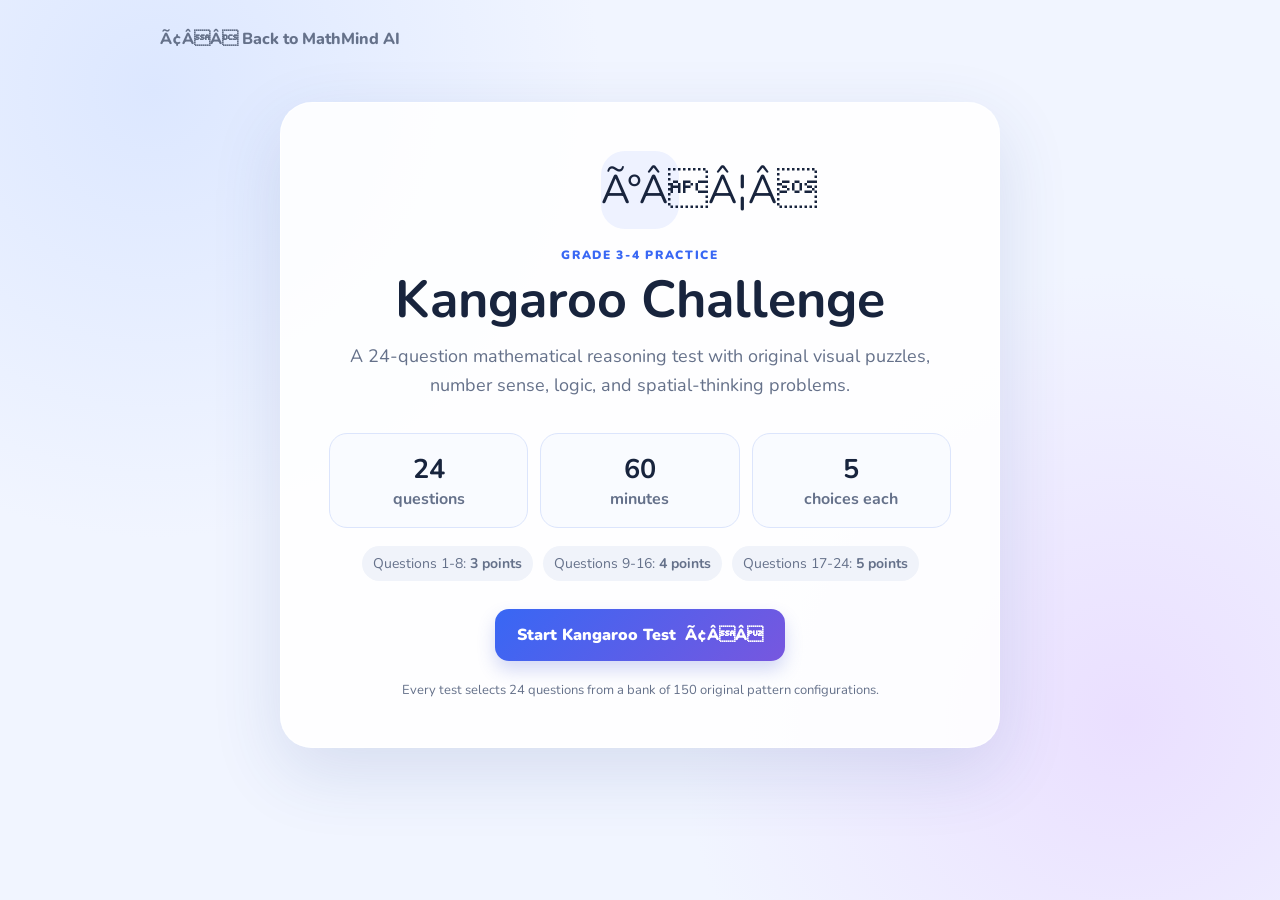
==== kangaroo-test.html @ 373db075 "Add Kangaroo Grade 3-4 test" ====
<!doctype html>
<html lang="en">
<head>
  <meta charset="utf-8">
  <meta name="viewport" content="width=device-width, initial-scale=1">
  <meta name="description" content="Original Grade 3-4 Kangaroo-style mathematics practice test.">
  <title>Kangaroo Practice | Grade 3-4</title>
  <link rel="preconnect" href="https://fonts.googleapis.com">
  <link rel="preconnect" href="https://fonts.gstatic.com" crossorigin>
  <link href="https://fonts.googleapis.com/css2?family=Nunito:wght@500;600;700;800;900&display=swap" rel="stylesheet">
  <style>
:root { --ink:#18243d; --muted:#65718a; --blue:#3867f4; --violet:#7757df; --paper:#fff; --canvas:#f1f5ff; --line:#dce5fc; --correct:#16875a; --wrong:#d04e56; }
* { box-sizing:border-box; }
body { margin:0; min-height:100vh; background:radial-gradient(circle at 12% 10%,#dce7ff 0,transparent 28rem),radial-gradient(circle at 88% 80%,#eadfff 0,transparent 28rem),var(--canvas); color:var(--ink); font-family:Nunito,system-ui,sans-serif; }
button,a { font:inherit; }
.shell { width:min(960px,calc(100% - 32px)); margin:0 auto; padding:28px 0 64px; }
.back-link { color:var(--muted); font-weight:800; text-decoration:none; }
.screen { margin-top:24px; }
.hidden { display:none !important; }
.intro-screen,.result-screen { max-width:720px; margin:52px auto 0; padding:48px; text-align:center; background:rgba(255,255,255,.88); border:1px solid rgba(255,255,255,.95); border-radius:32px; box-shadow:0 24px 70px rgba(53,78,150,.14); }
.hero-mark { display:grid; place-items:center; width:78px; height:78px; margin:0 auto 18px; border-radius:24px; background:#eef2ff; font-size:40px; }
.eyebrow { margin:0; color:var(--blue); font-size:12px; font-weight:900; letter-spacing:.14em; }
h1 { margin:10px 0 14px; font-size:clamp(32px,5vw,52px); line-height:1.05; }
.intro-copy { margin:0 auto; max-width:620px; color:var(--muted); font-size:18px; line-height:1.65; }
.test-facts { display:grid; grid-template-columns:repeat(3,1fr); gap:12px; margin:32px 0 18px; }
.test-facts div { padding:17px; border:1px solid var(--line); border-radius:18px; background:#f9fbff; }
.test-facts strong,.test-facts span { display:block; }.test-facts strong { font-size:27px; }.test-facts span { color:var(--muted); font-weight:700; }
.scoring-note { display:flex; flex-wrap:wrap; justify-content:center; gap:10px; margin:18px 0 28px; color:var(--muted); font-size:14px; }.scoring-note span { padding:8px 11px; border-radius:100px; background:#f0f3fa; }
.primary-button,.secondary-button { display:inline-flex; align-items:center; justify-content:center; gap:9px; min-height:52px; padding:0 22px; border:0; border-radius:14px; background:linear-gradient(135deg,var(--blue),var(--violet)); color:#fff; font-weight:900; cursor:pointer; text-decoration:none; box-shadow:0 9px 18px rgba(60,83,209,.22); }.primary-button:hover { transform:translateY(-1px); }
.small-note { margin:20px 0 0; color:var(--muted); font-size:13px; }.secondary-button { background:#edf2ff; color:var(--blue); box-shadow:none; }
.test-header { display:flex; justify-content:space-between; align-items:center; gap:18px; }.question-status { margin:4px 0 0; font-weight:900; font-size:20px; }.timer-wrap { display:flex; align-items:center; gap:8px; padding:11px 15px; border-radius:14px; background:#fff; color:var(--blue); box-shadow:0 8px 22px rgba(51,75,135,.10); }.timer-wrap strong { font-variant-numeric:tabular-nums; }
.progress-track { height:9px; margin:19px 0 27px; overflow:hidden; border-radius:999px; background:#dbe4fb; }.progress-track div { height:100%; width:0; border-radius:inherit; background:linear-gradient(90deg,var(--blue),#9b62ed); transition:width .25s ease; }
.question-card { padding:34px; background:var(--paper); border-radius:28px; box-shadow:0 18px 52px rgba(51,75,135,.13); }.question-meta { display:flex; align-items:center; justify-content:space-between; gap:12px; color:var(--muted); font-size:14px; font-weight:800; }.point-badge { padding:7px 10px; border-radius:9px; background:#fff3d9; color:#a56200; }.question-card h2 { margin:18px 0 22px; font-size:clamp(21px,3vw,28px); line-height:1.35; }
.illustration { min-height:150px; margin:0 0 24px; padding:14px; overflow:auto; border:1px solid var(--line); border-radius:20px; background:#f9fbff; text-align:center; }.illustration svg { width:min(100%,560px); height:auto; max-height:260px; }
.options { display:grid; grid-template-columns:1fr; gap:10px; }.option { display:flex; align-items:center; gap:13px; width:100%; padding:14px 15px; border:2px solid var(--line); border-radius:15px; background:#fff; color:var(--ink); cursor:pointer; text-align:left; font-weight:800; }.option:hover { border-color:#a8bcfb; background:#f7f9ff; }.option.selected { border-color:var(--blue); background:#edf2ff; }.option-letter { display:grid; place-items:center; flex:0 0 28px; width:28px; height:28px; border-radius:50%; background:#e9efff; color:var(--blue); font-size:13px; }.option.selected .option-letter { background:var(--blue); color:#fff; }
.test-controls { display:flex; justify-content:space-between; gap:14px; margin-top:24px; }.text-button { padding:0 10px; border:0; color:var(--muted); background:transparent; font-weight:900; cursor:pointer; }.text-button:disabled { opacity:.4; cursor:not-allowed; }
.score-orb { display:grid; place-items:center; width:164px; height:164px; margin:28px auto; border:12px solid #dce6ff; border-radius:50%; background:#f8faff; }.score-orb strong { font-size:47px; line-height:1; color:var(--blue); }.score-orb span { color:var(--muted); font-weight:800; }.review-list { display:grid; gap:10px; margin:30px 0; text-align:left; }.review-item { display:flex; justify-content:space-between; gap:15px; padding:14px; border-radius:14px; background:#f8faff; font-weight:800; }.review-item.correct { border-left:5px solid var(--correct); }.review-item.wrong { border-left:5px solid var(--wrong); }.review-item small { color:var(--muted); }.result-actions { display:flex; flex-wrap:wrap; justify-content:center; gap:12px; }
@media (max-width:600px) { .shell { width:min(100% - 20px,960px); padding-top:18px; }.intro-screen,.result-screen,.question-card { padding:26px 18px; border-radius:22px; }.test-facts { gap:7px; }.test-facts div { padding:12px 6px; }.test-header { align-items:flex-start; }.timer-wrap { padding:8px 10px; }.question-card h2 { font-size:21px; }.question-meta { align-items:flex-start; flex-direction:column; }.illustration { padding:8px; }.option { padding:12px; } }

</style>
</head>
<body>
  <main class="shell">
    <a class="back-link" href="index.html">Ã¢ÂÂ Back to MathMind AI</a>

    <section id="intro-screen" class="screen intro-screen">
      <div class="hero-mark" aria-hidden="true">Ã°ÂÂ¦Â</div>
      <p class="eyebrow">GRADE 3-4 PRACTICE</p>
      <h1>Kangaroo Challenge</h1>
      <p class="intro-copy">A 24-question mathematical reasoning test with original visual puzzles, number sense, logic, and spatial-thinking problems.</p>
      <div class="test-facts" aria-label="Test details">
        <div><strong>24</strong><span>questions</span></div>
        <div><strong>60</strong><span>minutes</span></div>
        <div><strong>5</strong><span>choices each</span></div>
      </div>
      <div class="scoring-note">
        <span>Questions 1-8: <b>3 points</b></span>
        <span>Questions 9-16: <b>4 points</b></span>
        <span>Questions 17-24: <b>5 points</b></span>
      </div>
      <button id="start-test" class="primary-button">Start Kangaroo Test <span>Ã¢ÂÂ</span></button>
      <p class="small-note">Every test selects 24 questions from a bank of 150 original pattern configurations.</p>
    </section>

    <section id="test-screen" class="screen hidden" aria-live="polite">
      <header class="test-header">
        <div>
          <p class="eyebrow">KANGAROO CHALLENGE</p>
          <p id="question-status" class="question-status">Question 1 of 24</p>
        </div>
        <div class="timer-wrap"><span aria-hidden="true">Ã¢ÂÂ±</span><strong id="timer">60:00</strong></div>
      </header>
      <div class="progress-track" aria-label="Test progress"><div id="progress-fill"></div></div>

      <article class="question-card">
        <div class="question-meta"><span id="point-value" class="point-badge">3 points</span><span id="pattern-label">Visual reasoning</span></div>
        <h2 id="question-text">Loading questionÃ¢ÂÂ¦</h2>
        <div id="illustration" class="illustration" aria-label="Question illustration"></div>
        <div id="options" class="options" role="radiogroup" aria-label="Answer choices"></div>
      </article>

      <footer class="test-controls">
        <button id="previous-button" class="text-button" type="button">Ã¢ÂÂ Previous</button>
        <button id="next-button" class="primary-button" type="button">Next question Ã¢ÂÂ</button>
      </footer>
    </section>

    <section id="result-screen" class="screen hidden">
      <div class="hero-mark" aria-hidden="true">Ã°ÂÂÂ</div>
      <p class="eyebrow">TEST COMPLETE</p>
      <h1>Your Kangaroo Challenge result</h1>
      <div class="score-orb"><strong id="score-value">0</strong><span>points</span></div>
      <p id="result-summary" class="intro-copy"></p>
      <div id="review-list" class="review-list"></div>
      <div class="result-actions">
        <button id="try-again" class="primary-button">Try another test</button>
        <a class="secondary-button" href="index.html">Return to MathMind AI</a>
      </div>
    </section>
  </main>
  <script>
"use strict";

/*
  Original Grade 3-4 Kangaroo-style practice bank.
  15 reasoning families ÃÂ 10 configured variants = 150 patterns.
  All artwork below is original SVG generated in the browser.
*/
const KANGAROO_PATTERN_COUNT = 150;
const TOTAL_QUESTIONS = 24;
const LETTERS = ["A", "B", "C", "D", "E"];
const $ = (id) => document.getElementById(id);
const shuffle = (items) => {
  const copy = [...items];
  for (let i = copy.length - 1; i > 0; i--) {
    const j = Math.floor(Math.random() * (i + 1));
    [copy[i], copy[j]] = [copy[j], copy[i]];
  }
  return copy;
};
const range = (count) => Array.from({ length: count }, (_, i) => i);
const pointsFor = (index) => index < 8 ? 3 : index < 16 ? 4 : 5;
const uniqueOptions = (answer, candidates) => shuffle([...new Set([String(answer), ...candidates.map(String)])]).slice(0, 5);
const numberOptions = (answer, step = 1) => uniqueOptions(answer, [-2, -1, 1, 2, 3, -3].map((n) => Math.max(0, answer + n * step)));
const colour = ["#5B8DEF", "#FF9F68", "#8D6CE8", "#37B98C", "#E5669B", "#F1BE4C"];

const svg = (content, width = 520, height = 190) => `<svg viewBox="0 0 ${width} ${height}" role="img" xmlns="http://www.w3.org/2000/svg">${content}</svg>`;
const text = (x, y, value, size = 16, fill = "#263550") => `<text x="${x}" y="${y}" text-anchor="middle" font-family="Nunito, sans-serif" font-size="${size}" font-weight="800" fill="${fill}">${value}</text>`;
const circle = (x, y, r, fill = "#5B8DEF") => `<circle cx="${x}" cy="${y}" r="${r}" fill="${fill}"/>`;

function drawCounter(data) {
  let content = `<rect x="10" y="10" width="500" height="170" rx="22" fill="#f5f8ff"/>`;
  for (let i = 0; i < data.count; i++) {
    const x = 80 + (i % 8) * 52;
    const y = 58 + Math.floor(i / 8) * 54;
    content += data.shape === "star"
      ? `<polygon points="${x},${y-20} ${x+6},${y-6} ${x+22},${y-6} ${x+9},${y+4} ${x+14},${y+20} ${x},${y+11} ${x-14},${y+20} ${x-9},${y+4} ${x-22},${y-6} ${x-6},${y-6}" fill="${data.colour}"/>`
      : circle(x, y, 17, data.colour);
  }
  content += text(260, 160, data.caption, 18);
  return svg(content);
}

function drawBalance(data) {
  const { circles, stars, total } = data;
  let left = "";
  range(circles).forEach((i) => { left += circle(132 + i * 38, 89, 14, "#5B8DEF"); });
  range(stars).forEach((i) => { const x = 132 + (circles + i) * 38; left += `<polygon points="${x},68 ${x+6},83 ${x+22},83 ${x+9},94 ${x+14},110 ${x},101 ${x-14},110 ${x-9},94 ${x-22},83 ${x-6},83" fill="#FF9F68"/>`; });
  return svg(`<line x1="80" y1="116" x2="275" y2="116" stroke="#334155" stroke-width="6" stroke-linecap="round"/><path d="M177 116 L195 151 L159 151 Z" fill="#64748b"/><line x1="280" y1="116" x2="438" y2="116" stroke="#334155" stroke-width="6" stroke-linecap="round"/><rect x="335" y="78" width="78" height="55" rx="10" fill="#eaf0ff" stroke="#5B8DEF" stroke-width="3"/>${left}${text(374,113,total,25,"#2E5FEA")}${text(175,42,"Left side",14,"#64748b")}${text(374,42,"Total weight",14,"#64748b")}`);
}

function drawNumberLine(data) {
  const { start, step, missing, count } = data;
  let content = `<line x1="55" y1="100" x2="470" y2="100" stroke="#405271" stroke-width="4"/>`;
  range(count).forEach((i) => {
    const x = 65 + i * (395 / (count - 1)); const value = start + i * step;
    content += `<line x1="${x}" y1="84" x2="${x}" y2="116" stroke="#405271" stroke-width="3"/>`;
    content += text(x, 145, i === missing ? "?" : value, 19, i === missing ? "#E05A68" : "#263550");
  });
  return svg(content);
}

function drawGrid(data) {
  const { width, height, x, y } = data; let lines = "";
  for (let i = 0; i <= width; i++) lines += `<line x1="${110 + i * 38}" y1="20" x2="${110 + i * 38}" y2="${20 + height * 38}" stroke="#b9c8eb"/>`;
  for (let i = 0; i <= height; i++) lines += `<line x1="110" y1="${20 + i * 38}" x2="${110 + width * 38}" y2="${20 + i * 38}" stroke="#b9c8eb"/>`;
  const px = 110 + x * 38, py = 20 + (height - y) * 38;
  return svg(`${lines}${circle(px,py,12,"#E5669B")}${text(px,py+5,"S",12,"white")}${text(260,178,"Start at S",15,"#64748b")}`, 520, 200);
}

function drawRectangle(data) {
  const { width, height, unit } = data;
  const w = Math.min(280, width * 32), h = Math.min(135, height * 32);
  return svg(`<rect x="${260-w/2}" y="${95-h/2}" width="${w}" height="${h}" rx="8" fill="#dce8ff" stroke="#5B8DEF" stroke-width="4"/>${text(260,40,`${width} ${unit}`,18,"#2E5FEA")}${text(260,165,`${height} ${unit}`,18,"#2E5FEA")}`);
}

function drawSequence(data) {
  const shapes = data.items.map((item, i) => {
    const x = 60 + i * 75;
    if (item === "?") return `${text(x,105,"?",34,"#E05A68")}`;
    if (item === "circle") return circle(x,95,20,"#5B8DEF");
    if (item === "square") return `<rect x="${x-19}" y="76" width="38" height="38" rx="5" fill="#FF9F68"/>`;
    return `<polygon points="${x},70 ${x+23},113 ${x-23},113" fill="#37B98C"/>`;
  }).join("");
  return svg(`<rect x="18" y="42" width="484" height="108" rx="18" fill="#f5f8ff"/>${shapes}`);
}

function drawClock(data) {
  const { hour, minute } = data; const cx = 260, cy = 95; const hourAngle = ((hour % 12) + minute / 60) * 30 - 90; const minuteAngle = minute * 6 - 90;
  const end = (angle, length) => [cx + Math.cos(angle * Math.PI / 180) * length, cy + Math.sin(angle * Math.PI / 180) * length];
  const [hx, hy] = end(hourAngle, 42), [mx, my] = end(minuteAngle, 62);
  let ticks = ""; range(12).forEach((i) => { const a = (i * 30 - 90) * Math.PI / 180; ticks += text(cx + Math.cos(a)*78, cy + Math.sin(a)*78 + 5, i === 0 ? 12 : i, 13); });
  return svg(`<circle cx="${cx}" cy="${cy}" r="84" fill="#fff" stroke="#5B8DEF" stroke-width="4"/>${ticks}<line x1="${cx}" y1="${cy}" x2="${hx}" y2="${hy}" stroke="#263550" stroke-width="7" stroke-linecap="round"/><line x1="${cx}" y1="${cy}" x2="${mx}" y2="${my}" stroke="#E5669B" stroke-width="4" stroke-linecap="round"/>${circle(cx,cy,6,"#263550")}`);
}

function drawPizza(data) {
  const { slices, coloured } = data; const cx = 260, cy = 95, r = 76; let pieces = "";
  range(slices).forEach((i) => { const a1 = -Math.PI/2 + i * 2*Math.PI/slices, a2 = a1 + 2*Math.PI/slices; const p1=[cx+r*Math.cos(a1),cy+r*Math.sin(a1)],p2=[cx+r*Math.cos(a2),cy+r*Math.sin(a2)]; pieces += `<path d="M ${cx} ${cy} L ${p1[0]} ${p1[1]} A ${r} ${r} 0 0 1 ${p2[0]} ${p2[1]} Z" fill="${i < coloured ? '#FFB15E' : '#fff4db'}" stroke="#9a6531" stroke-width="2"/>`; });
  return svg(pieces);
}

function drawMagic(data) {
  const { values, missing } = data; let boxes = "";
  range(9).forEach((i) => { const x = 170 + (i % 3) * 60, y = 35 + Math.floor(i / 3)*50; boxes += `<rect x="${x}" y="${y}" width="58" height="48" fill="#fff" stroke="#7f9be1" stroke-width="2"/>${text(x+29,y+31,i === missing ? "?" : values[i],21,i === missing ? "#E05A68" : "#263550")}`; });
  return svg(boxes);
}

function drawDie(data) {
  const dots = { 1:[[0,0]], 2:[[-1,-1],[1,1]], 3:[[-1,-1],[0,0],[1,1]], 4:[[-1,-1],[1,-1],[-1,1],[1,1]], 5:[[-1,-1],[1,-1],[0,0],[-1,1],[1,1]], 6:[[-1,-1],[-1,0],[-1,1],[1,-1],[1,0],[1,1]] }; let faces="";
  data.faces.forEach((value, index) => { const x=90+index*130,y=38; faces += `<rect x="${x}" y="${y}" width="100" height="100" rx="15" fill="#fff" stroke="#5775ca" stroke-width="3"/>`; dots[value].forEach(([dx,dy])=>faces+=circle(x+50+dx*24,y+50+dy*24,7,"#263550")); });
  return svg(faces);
}

function drawRibbon(data) { let loops = ""; range(data.loops).forEach((i) => { const x=90+i*84; loops += `<ellipse cx="${x}" cy="94" rx="35" ry="48" fill="none" stroke="${colour[i%colour.length]}" stroke-width="11"/>`; }); return svg(`${loops}${text(260,174,"How many loops are there?",16,"#64748b")}`); }
function drawCoins(data) { let coins=""; range(data.coins).forEach((i)=>{ const x=85+(i%7)*58,y=60+Math.floor(i/7)*62; coins+=`<circle cx="${x}" cy="${y}" r="22" fill="#f1be4c" stroke="#be8620" stroke-width="3"/>${text(x,y+6,data.value,13,"#724900")}`; }); return svg(coins); }
function drawSeats(data) { let seats=""; range(data.total).forEach((i)=>{ const x=76+(i%8)*52,y=48+Math.floor(i/8)*57; const occupied=i<data.occupied; seats+=`<rect x="${x}" y="${y}" width="36" height="34" rx="6" fill="${occupied?'#5B8DEF':'#edf2ff'}" stroke="#6d87ce"/><path d="M${x+8} ${y+28} V${y+17} Q${x+18} ${y+7} ${x+28} ${y+17} V${y+28}" fill="${occupied?'#dce8ff':'#fff'}"/>`; }); return svg(seats); }
function drawMap(data) { const { start, moves }=data; let x=115,y=140,path=`M ${x} ${y}`; moves.forEach(([dx,dy])=>{x+=dx*36;y-=dy*36;path+=` L ${x} ${y}`;}); let grid=""; range(9).forEach((i)=>{grid+=`<line x1="${78+i*36}" y1="32" x2="${78+i*36}" y2="176" stroke="#c6d3f4"/><line x1="78" y1="${32+i*18}" x2="366" y2="${32+i*18}" stroke="#c6d3f4"/>`;}); return svg(`${grid}<path d="${path}" fill="none" stroke="#E5669B" stroke-width="5" stroke-linecap="round" stroke-linejoin="round"/>${circle(115,140,10,"#37B98C")}${text(115,145,start,12,"white")}${circle(x,y,10,"#E5669B")}${text(x,y+5,"?",12,"white")}`); }
function drawLock(data) { return svg(`<rect x="175" y="62" width="170" height="88" rx="16" fill="#e8efff" stroke="#5273cb" stroke-width="4"/><path d="M215 62 V43 A45 45 0 0 1 305 43 V62" fill="none" stroke="#5273cb" stroke-width="13" stroke-linecap="round"/>${data.digits.map((d,i)=>`<rect x="${198+i*48}" y="84" width="38" height="42" rx="7" fill="#fff"/>${text(217+i*48,112,d,20,d==='?'?'#E05A68':'#263550')}`).join("")}`); }

const renderIllustration = (diagram) => ({ counter:drawCounter, balance:drawBalance, numberline:drawNumberLine, grid:drawGrid, rectangle:drawRectangle, sequence:drawSequence, clock:drawClock, pizza:drawPizza, magic:drawMagic, die:drawDie, ribbon:drawRibbon, coins:drawCoins, seats:drawSeats, map:drawMap, lock:drawLock }[diagram.type](diagram));

function makeCounter(seed) { const count=6+(seed%10), shape=seed%2?"circle":"star"; return { category:"Visual counting", prompt:`How many ${shape === 'star' ? 'stars' : 'counters'} are shown?`, answer:count, options:numberOptions(count), diagram:{type:"counter",count,shape,colour:colour[seed%colour.length],caption:"Count carefully"} }; }
function makeBalance(seed) { const circleWeight=2+(seed%6), starWeight=circleWeight+1+(seed%3), circles=2+(seed%2), stars=1; const total=circles*circleWeight+starWeight; return {category:"Balance reasoning",prompt:`The balance is level. What is the weight of one star?`,answer:starWeight,options:numberOptions(starWeight),diagram:{type:"balance",circles,stars,total}}; }
function makeNumberLine(seed) { const step=1+(seed%4), start=seed%3, count=6+(seed%2), missing=2+(seed%3); const answer=start+missing*step; return {category:"Number patterns",prompt:"What number belongs at the question mark?",answer,options:numberOptions(answer,step),diagram:{type:"numberline",start,step,missing,count}}; }
function makeGrid(seed) { const right=1+(seed%4), up=1+((seed+1)%3), startX=1+(seed%2), startY=1+(seed%3); const answer=`(${startX+right}, ${startY+up})`; return {category:"Grid movement",prompt:`Start at S. Move ${right} squares right and ${up} squares up. At which coordinate do you arrive?`,answer,options:uniqueOptions(answer,[`(${startX+right}, ${startY-up})`,`(${startX-right}, ${startY+up})`,`(${startX+up}, ${startY+right})`,`(${startX}, ${startY})`,`(${startX+right+1}, ${startY+up+1})`]),diagram:{type:"grid",width:8,height:4,x:startX,y:startY}}; }
function makePerimeter(seed) { const width=3+(seed%6),height=2+((seed+2)%5),answer=2*(width+height); return {category:"Shape measurement",prompt:`The rectangle is ${width} units wide and ${height} units high. What is its perimeter?`,answer,options:numberOptions(answer,2),diagram:{type:"rectangle",width,height,unit:"units"}}; }
function makeSequence(seed) { const types=["circle","square","triangle"]; const offset=seed%3; const items=range(6).map((i)=>types[(i+offset)%3]); const missing=3+(seed%2); const answer=items[missing]; items[missing]="?"; return {category:"Visual patterns",prompt:"Which shape should replace the question mark?",answer,options:shuffle(types.map((value)=>value[0].toUpperCase()+value.slice(1)).concat(["Star","Hexagon"])).slice(0,5),diagram:{type:"sequence",items},normalise:(value)=>value.toLowerCase()}; }
function makeClock(seed) { const hour=1+(seed%11), minute=[0,15,30,45][seed%4]; const answer=`${hour}:${String(minute).padStart(2,"0")}`; const alternatives=[`${hour%12+1}:${String(minute).padStart(2,"0")}`,`${hour}:${String((minute+15)%60).padStart(2,"0")}`,`${hour === 1 ? 12 : hour-1}:${String(minute).padStart(2,"0")}`,`${hour}:${String((minute+30)%60).padStart(2,"0")}`]; return {category:"Time",prompt:"What time does this clock show?",answer,options:uniqueOptions(answer,alternatives),diagram:{type:"clock",hour,minute}}; }
function makeFraction(seed) { const slices=[4,6,8,10][seed%4],coloured=1+(seed%(slices-1)),answer=`${coloured}/${slices}`; return {category:"Fractions",prompt:"What fraction of the pizza is shaded?",answer,options:uniqueOptions(answer,[`${slices-coloured}/${slices}`,`${coloured+1}/${slices}`,`${coloured}/${slices+2}`,`${slices}/${coloured}`,"1/2","1/1"]),diagram:{type:"pizza",slices,coloured}}; }
function makeMagic(seed) { const base=1+(seed%3), values=[base+7,base,base+5,base+2,base+4,base+6,base+3,base+8,base+1]; const missing=(seed*2)%9,answer=values[missing]; return {category:"Number wall",prompt:"The numbers 1 to 9 are arranged once each. What number belongs in the missing square?",answer,options:numberOptions(answer),diagram:{type:"magic",values,missing}}; }
function makeDie(seed) { const visible=[1+(seed%6),1+((seed+2)%6),1+((seed+4)%6)]; const answer=visible.reduce((a,b)=>a+b,0); return {category:"Dice",prompt:"Add the dots on the three visible faces of the dice. What total do you get?",answer,options:numberOptions(answer),diagram:{type:"die",faces:visible}}; }
function makeRibbon(seed) { const loops=2+(seed%5); return {category:"Spatial counting",prompt:"How many complete loops are in the ribbon?",answer:loops,options:numberOptions(loops),diagram:{type:"ribbon",loops}}; }
function makeCoins(seed) { const value=[2,5,10][seed%3],coins=3+(seed%9),answer=value*coins; return {category:"Money",prompt:`Each coin is worth ${value} points. What is the total value of all the coins?`,answer,options:numberOptions(answer,value),diagram:{type:"coins",value,coins}}; }
function makeSeats(seed) { const total=12+(seed%3)*4, occupied=4+(seed%8),answer=total-occupied; return {category:"Counting",prompt:`There are ${total} seats. How many seats are empty?`,answer,options:numberOptions(answer),diagram:{type:"seats",total,occupied}}; }
function makeMap(seed) { const moves=[[1,0],[0,1],[1,1],[-1,1]].slice(0,2+(seed%3)); const endX=1+moves.reduce((total,move)=>total+move[0],0),endY=moves.reduce((total,move)=>total+move[1],0); const answer=`(${endX}, ${endY})`; return {category:"Map routes",prompt:"Follow the pink route from S. Which coordinate is the finish?",answer,options:uniqueOptions(answer,[`(${endX+1}, ${endY})`,`(${endX}, ${endY+1})`,`(${endX-1}, ${endY})`,`(${endY}, ${endX})`]),diagram:{type:"map",start:"S",moves}}; }
function makeLock(seed) { const first=1+(seed%7),second=first+1,third=second+1,answer=third; return {category:"Number code",prompt:"The lock code increases by 1 each time. What digit replaces the question mark?",answer,options:numberOptions(answer),diagram:{type:"lock",digits:[first,second,"?"]}}; }

const factories=[makeCounter,makeBalance,makeNumberLine,makeGrid,makePerimeter,makeSequence,makeClock,makeFraction,makeMagic,makeDie,makeRibbon,makeCoins,makeSeats,makeMap,makeLock];
const patternBank = factories.flatMap((factory,familyIndex)=>range(10).map((variant)=>({ id:`K${String(familyIndex+1).padStart(2,"0")}-${variant+1}`, create:()=>factory(variant + familyIndex*7) })));

let state = { questions:[], answers:[], index:0, startedAt:0, timerId:null };

function createTest() {
  const selected = shuffle(patternBank).slice(0, TOTAL_QUESTIONS);
  state.questions = selected.map((pattern,index)=>({ ...pattern.create(), id:pattern.id, points:pointsFor(index) }));
  state.answers = Array(TOTAL_QUESTIONS).fill(null); state.index=0; state.startedAt=Date.now();
}

function renderQuestion() {
  const question=state.questions[state.index];
  $("question-status").textContent=`Question ${state.index+1} of ${TOTAL_QUESTIONS}`;
  $("point-value").textContent=`${question.points} points`;
  $("pattern-label").textContent=question.category;
  $("question-text").textContent=question.prompt;
  $("illustration").innerHTML=renderIllustration(question.diagram);
  $("progress-fill").style.width=`${((state.index+1)/TOTAL_QUESTIONS)*100}%`;
  $("previous-button").disabled=state.index===0;
  $("next-button").textContent=state.index===TOTAL_QUESTIONS-1 ? "Finish test Ã¢ÂÂ" : "Next question Ã¢ÂÂ";
  const answers=$("options"); answers.replaceChildren();
  question.options.forEach((option,index)=>{
    const button=document.createElement("button"); button.type="button"; button.className="option"; button.setAttribute("role","radio"); button.setAttribute("aria-checked", String(state.answers[state.index]===String(option)));
    if(state.answers[state.index]===String(option)) button.classList.add("selected");
    button.innerHTML=`<span class="option-letter">${LETTERS[index]}</span><span>${option}</span>`;
    button.addEventListener("click",()=>{ state.answers[state.index]=String(option); renderQuestion(); }); answers.appendChild(button);
  });
}

function startTimer() { clearInterval(state.timerId); state.timerId=setInterval(()=>{ const left=Math.max(0,3600-Math.floor((Date.now()-state.startedAt)/1000)); const minutes=String(Math.floor(left/60)).padStart(2,"0"),seconds=String(left%60).padStart(2,"0"); $("timer").textContent=`${minutes}:${seconds}`; if(left===0) finishTest(); },1000); $("timer").textContent="60:00"; }
function isCorrect(question,answer) { const normalise=question.normalise || ((value)=>String(value).trim()); return normalise(answer)===normalise(question.answer); }
function finishTest() {
  clearInterval(state.timerId); $("test-screen").classList.add("hidden"); $("result-screen").classList.remove("hidden");
  let correct=0, earned=24; const review=$("review-list"); review.replaceChildren();
  state.questions.forEach((question,index)=>{ const correctAnswer=isCorrect(question,state.answers[index]); if(correctAnswer){correct++; earned+=question.points;} else if(state.answers[index]!==null){earned-=question.points/4;} const item=document.createElement("div"); item.className=`review-item ${correctAnswer?'correct':'wrong'}`; item.innerHTML=`<span>Question ${index+1}: ${correctAnswer?'Correct':'Answer: '+question.answer}</span><small>${correctAnswer?`+${question.points}`:state.answers[index]===null?'Not answered':'Ã¢ÂÂ'+(question.points/4).toFixed(2)}</small>`; review.appendChild(item); });
  $("score-value").textContent=earned % 1 ? earned.toFixed(2) : earned; $("result-summary").textContent=`You answered ${correct} of ${TOTAL_QUESTIONS} questions correctly. Your score starts at 24 points, just like the contest format.`;
}
function startTest() { createTest(); $("intro-screen").classList.add("hidden"); $("result-screen").classList.add("hidden"); $("test-screen").classList.remove("hidden"); renderQuestion(); startTimer(); window.scrollTo({top:0,behavior:"smooth"}); }

$("start-test").addEventListener("click",startTest);
$("try-again").addEventListener("click",startTest);
$("previous-button").addEventListener("click",()=>{ if(state.index>0){state.index--;renderQuestion();} });
$("next-button").addEventListener("click",()=>{ if(state.index===TOTAL_QUESTIONS-1) finishTest(); else {state.index++;renderQuestion();} });

</script>
</body>
</html>
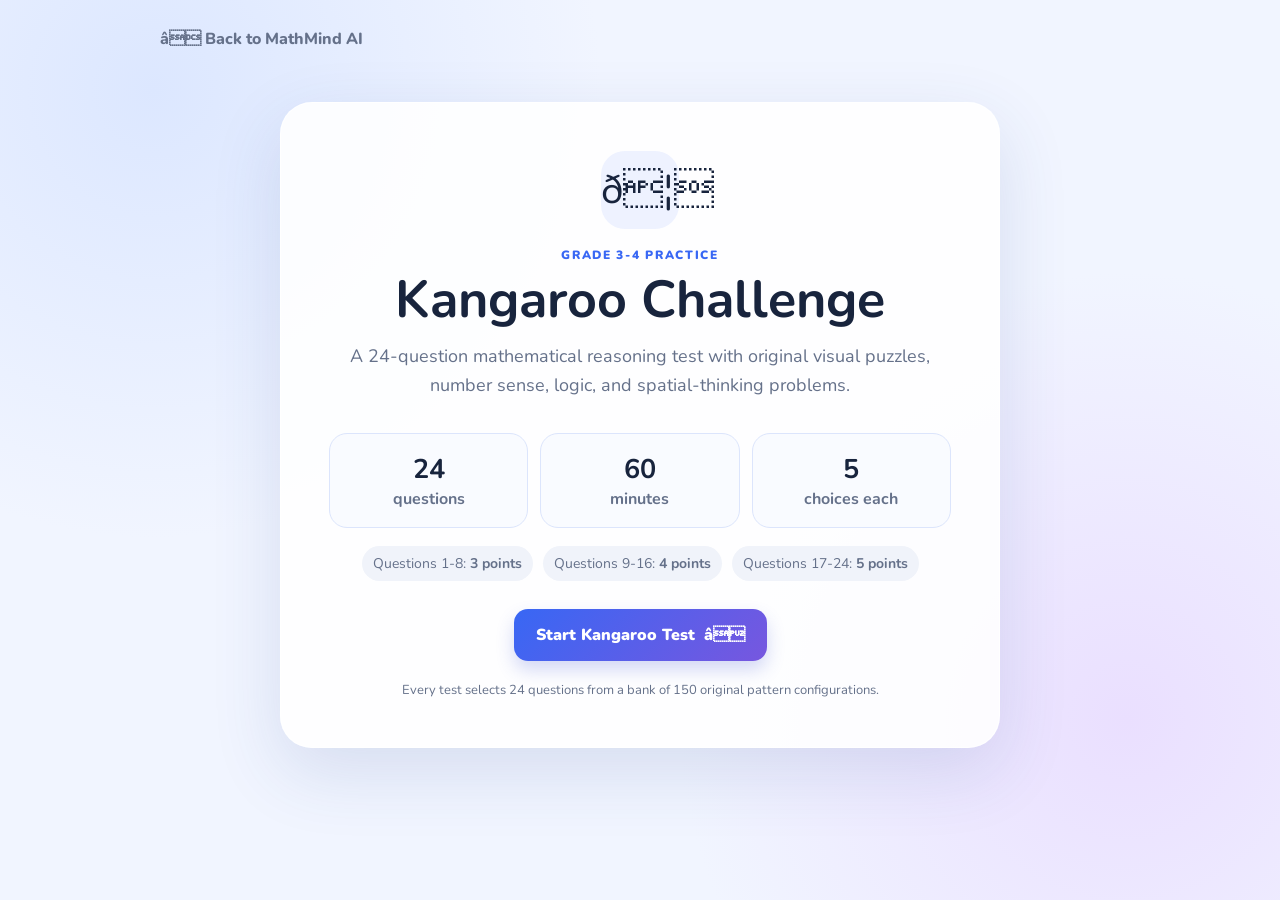
==== commit de567381: "Kangaroo File changed" ====
--- a/kangaroo-test.html
+++ b/kangaroo-test.html
@@ -41,10 +41,10 @@
 </head>
 <body>
   <main class="shell">
-    <a class="back-link" href="index.html">Ã¢ÂÂ Back to MathMind AI</a>
+    <a class="back-link" href="index.html">â Back to MathMind AI</a>
 
     <section id="intro-screen" class="screen intro-screen">
-      <div class="hero-mark" aria-hidden="true">Ã°ÂÂ¦Â</div>
+      <div class="hero-mark" aria-hidden="true">ð¦</div>
       <p class="eyebrow">GRADE 3-4 PRACTICE</p>
       <h1>Kangaroo Challenge</h1>
       <p class="intro-copy">A 24-question mathematical reasoning test with original visual puzzles, number sense, logic, and spatial-thinking problems.</p>
@@ -58,7 +58,7 @@
         <span>Questions 9-16: <b>4 points</b></span>
         <span>Questions 17-24: <b>5 points</b></span>
       </div>
-      <button id="start-test" class="primary-button">Start Kangaroo Test <span>Ã¢ÂÂ</span></button>
+      <button id="start-test" class="primary-button">Start Kangaroo Test <span>â</span></button>
       <p class="small-note">Every test selects 24 questions from a bank of 150 original pattern configurations.</p>
     </section>
 
@@ -68,25 +68,25 @@
           <p class="eyebrow">KANGAROO CHALLENGE</p>
           <p id="question-status" class="question-status">Question 1 of 24</p>
         </div>
-        <div class="timer-wrap"><span aria-hidden="true">Ã¢ÂÂ±</span><strong id="timer">60:00</strong></div>
+        <div class="timer-wrap"><span aria-hidden="true">â±</span><strong id="timer">60:00</strong></div>
       </header>
       <div class="progress-track" aria-label="Test progress"><div id="progress-fill"></div></div>
 
       <article class="question-card">
         <div class="question-meta"><span id="point-value" class="point-badge">3 points</span><span id="pattern-label">Visual reasoning</span></div>
-        <h2 id="question-text">Loading questionÃ¢ÂÂ¦</h2>
+        <h2 id="question-text">Loading questionâ¦</h2>
         <div id="illustration" class="illustration" aria-label="Question illustration"></div>
         <div id="options" class="options" role="radiogroup" aria-label="Answer choices"></div>
       </article>
 
       <footer class="test-controls">
-        <button id="previous-button" class="text-button" type="button">Ã¢ÂÂ Previous</button>
-        <button id="next-button" class="primary-button" type="button">Next question Ã¢ÂÂ</button>
+        <button id="previous-button" class="text-button" type="button">â Previous</button>
+        <button id="next-button" class="primary-button" type="button">Next question â</button>
       </footer>
     </section>
 
     <section id="result-screen" class="screen hidden">
-      <div class="hero-mark" aria-hidden="true">Ã°ÂÂÂ</div>
+      <div class="hero-mark" aria-hidden="true">ð</div>
       <p class="eyebrow">TEST COMPLETE</p>
       <h1>Your Kangaroo Challenge result</h1>
       <div class="score-orb"><strong id="score-value">0</strong><span>points</span></div>
@@ -101,187 +101,84 @@
   <script>
 "use strict";
 
-/*
-  Original Grade 3-4 Kangaroo-style practice bank.
-  15 reasoning families ÃÂ 10 configured variants = 150 patterns.
-  All artwork below is original SVG generated in the browser.
-*/
-const KANGAROO_PATTERN_COUNT = 150;
-const TOTAL_QUESTIONS = 24;
+/* Original Kangaroo-style Grade 3-4 bank: 24 distinct reasoning families Ã 7 variants = 168 patterns.
+   A test always uses exactly one question from every family, so no question type or diagram repeats. */
+const TOTAL = 24;
 const LETTERS = ["A", "B", "C", "D", "E"];
 const $ = (id) => document.getElementById(id);
-const shuffle = (items) => {
-  const copy = [...items];
-  for (let i = copy.length - 1; i > 0; i--) {
-    const j = Math.floor(Math.random() * (i + 1));
-    [copy[i], copy[j]] = [copy[j], copy[i]];
-  }
-  return copy;
-};
-const range = (count) => Array.from({ length: count }, (_, i) => i);
-const pointsFor = (index) => index < 8 ? 3 : index < 16 ? 4 : 5;
-const uniqueOptions = (answer, candidates) => shuffle([...new Set([String(answer), ...candidates.map(String)])]).slice(0, 5);
-const numberOptions = (answer, step = 1) => uniqueOptions(answer, [-2, -1, 1, 2, 3, -3].map((n) => Math.max(0, answer + n * step)));
-const colour = ["#5B8DEF", "#FF9F68", "#8D6CE8", "#37B98C", "#E5669B", "#F1BE4C"];
+const range = (n) => Array.from({length:n}, (_, i) => i);
+const shuffle = (items) => { const a=[...items]; for(let i=a.length-1;i>0;i--){const j=Math.floor(Math.random()*(i+1));[a[i],a[j]]=[a[j],a[i]];} return a; };
+const points = (index) => index < 8 ? 3 : index < 16 ? 4 : 5;
+const choices = (answer, alternatives) => shuffle([...new Set([String(answer), ...alternatives.map(String)])]).slice(0, 5);
+const numbers = (answer, step = 1) => choices(answer, [-3,-2,-1,1,2,3].map((n) => Math.max(0, answer+n*step)));
+const svg = (content, w=520, h=190) => `<svg viewBox="0 0 ${w} ${h}" role="img" xmlns="http://www.w3.org/2000/svg">${content}</svg>`;
+const label = (x,y,value,size=16,fill="#24334f") => `<text x="${x}" y="${y}" text-anchor="middle" font-family="Nunito,Arial,sans-serif" font-size="${size}" font-weight="800" fill="${fill}">${value}</text>`;
+const dot = (x,y,r=14,fill="#5B8DEF") => `<circle cx="${x}" cy="${y}" r="${r}" fill="${fill}"/>`;
+const palette=["#5B8DEF", "#FF9F68", "#8D6CE8", "#37B98C", "#E5669B", "#F1BE4C"];
 
-const svg = (content, width = 520, height = 190) => `<svg viewBox="0 0 ${width} ${height}" role="img" xmlns="http://www.w3.org/2000/svg">${content}</svg>`;
-const text = (x, y, value, size = 16, fill = "#263550") => `<text x="${x}" y="${y}" text-anchor="middle" font-family="Nunito, sans-serif" font-size="${size}" font-weight="800" fill="${fill}">${value}</text>`;
-const circle = (x, y, r, fill = "#5B8DEF") => `<circle cx="${x}" cy="${y}" r="${r}" fill="${fill}"/>`;
-
-function drawCounter(data) {
-  let content = `<rect x="10" y="10" width="500" height="170" rx="22" fill="#f5f8ff"/>`;
-  for (let i = 0; i < data.count; i++) {
-    const x = 80 + (i % 8) * 52;
-    const y = 58 + Math.floor(i / 8) * 54;
-    content += data.shape === "star"
-      ? `<polygon points="${x},${y-20} ${x+6},${y-6} ${x+22},${y-6} ${x+9},${y+4} ${x+14},${y+20} ${x},${y+11} ${x-14},${y+20} ${x-9},${y+4} ${x-22},${y-6} ${x-6},${y-6}" fill="${data.colour}"/>`
-      : circle(x, y, 17, data.colour);
-  }
-  content += text(260, 160, data.caption, 18);
-  return svg(content);
+function draw(d) {
+  if(d.type === "count") { let s=""; range(d.count).forEach(i=>{const x=70+(i%8)*55,y=58+Math.floor(i/8)*56;s+=d.shape==="star"?`<polygon points="${x},${y-20} ${x+6},${y-6} ${x+21},${y-6} ${x+9},${y+4} ${x+14},${y+20} ${x},${y+11} ${x-14},${y+20} ${x-9},${y+4} ${x-21},${y-6} ${x-6},${y-6}" fill="${d.color}"/>`:dot(x,y,17,d.color);}); return svg(`<rect x="12" y="12" width="496" height="166" rx="20" fill="#f6f8ff"/>${s}`); }
+  if(d.type === "value") { let marks=""; range(d.shells).forEach(i=>marks+=`<path d="M${72+i*62} 116 Q${92+i*62} 48 ${112+i*62} 116Z" fill="#f4b183" stroke="#a86d3d" stroke-width="3"/>`); range(d.marbles).forEach(i=>marks+=dot(96+i*43,148,13,"#37B98C")); return svg(`${marks}${label(390,75,"shell = 5",18,"#9b5d29")}${label(390,112,"marble = 1",18,"#258260")}${label(260,176,"Find the total value",16,"#65718a")}`); }
+  if(d.type === "line") { let s=`<line x1="55" y1="90" x2="468" y2="90" stroke="#405271" stroke-width="4"/>`; range(d.count).forEach(i=>{const x=65+i*395/(d.count-1),v=d.start+i*d.step;s+=`<line x1="${x}" y1="73" x2="${x}" y2="107" stroke="#405271" stroke-width="3"/>${label(x,142,i===d.missing?"?":v,19,i===d.missing?"#E05A68":"#24334f")}`;}); return svg(s); }
+  if(d.type === "rect") { const w=d.w*35,h=d.h*35,x=260-w/2,y=95-h/2; return svg(`<rect x="${x}" y="${y}" width="${w}" height="${h}" rx="8" fill="#dce8ff" stroke="#5273cb" stroke-width="4"/>${label(260,30,`${d.w} units`,18,"#2E5FEA")}${label(260,173,`${d.h} units`,18,"#2E5FEA")}`); }
+  if(d.type === "shapes") { const out=d.items.map((item,i)=>{const x=60+i*75;if(item==="?")return label(x,105,"?",34,"#E05A68");if(item==="circle")return dot(x,95,20,"#5B8DEF");if(item==="square")return `<rect x="${x-19}" y="76" width="38" height="38" rx="5" fill="#FF9F68"/>`;return `<polygon points="${x},70 ${x+23},113 ${x-23},113" fill="#37B98C"/>`;}).join(""); return svg(`<rect x="18" y="42" width="484" height="108" rx="18" fill="#f5f8ff"/>${out}`); }
+  if(d.type === "clock") { const cx=260,cy=95,rad=82,a1=(((d.hour%12)+d.minute/60)*30-90)*Math.PI/180,a2=(d.minute*6-90)*Math.PI/180;let ticks="";range(12).forEach(i=>{const a=(i*30-90)*Math.PI/180;ticks+=label(cx+Math.cos(a)*76,cy+Math.sin(a)*76+5,i===0?12:i,13);});return svg(`<circle cx="${cx}" cy="${cy}" r="${rad}" fill="#fff" stroke="#5B8DEF" stroke-width="4"/>${ticks}<line x1="${cx}" y1="${cy}" x2="${cx+Math.cos(a1)*40}" y2="${cy+Math.sin(a1)*40}" stroke="#263550" stroke-width="7" stroke-linecap="round"/><line x1="${cx}" y1="${cy}" x2="${cx+Math.cos(a2)*61}" y2="${cy+Math.sin(a2)*61}" stroke="#E5669B" stroke-width="4" stroke-linecap="round"/>${dot(cx,cy,6,"#263550")}`); }
+  if(d.type === "pizza") { const cx=260,cy=95,r=76;let p="";range(d.slices).forEach(i=>{const a=-Math.PI/2+i*2*Math.PI/d.slices,b=a+2*Math.PI/d.slices,p1=[cx+r*Math.cos(a),cy+r*Math.sin(a)],p2=[cx+r*Math.cos(b),cy+r*Math.sin(b)];p+=`<path d="M ${cx} ${cy} L ${p1[0]} ${p1[1]} A ${r} ${r} 0 0 1 ${p2[0]} ${p2[1]} Z" fill="${i<d.shaded?'#FFB15E':'#fff4db'}" stroke="#986331" stroke-width="2"/>`;});return svg(p); }
+  if(d.type === "tiles") { let s="";range(d.rows).forEach(y=>range(d.cols).forEach(x=>s+=`<rect x="${150+x*34}" y="${30+y*34}" width="32" height="32" rx="3" fill="${(x+y)%2?'#dce8ff':'#8ba9ef'}"/>`));return svg(s); }
+  if(d.type === "coins") { let s="";range(d.count).forEach(i=>{const x=78+(i%7)*59,y=58+Math.floor(i/7)*62;s+=`<circle cx="${x}" cy="${y}" r="22" fill="#f2c14e" stroke="#bc8520" stroke-width="3"/>${label(x,y+6,d.value,13,"#704900")}`;});return svg(s); }
+  if(d.type === "seats") { let s="";range(d.total).forEach(i=>{const x=75+(i%8)*52,y=46+Math.floor(i/8)*60,o=i<d.occupied;s+=`<rect x="${x}" y="${y}" width="36" height="35" rx="6" fill="${o?'#5B8DEF':'#edf2ff'}" stroke="#708ad0"/>${o?`<circle cx="${x+18}" cy="${y+14}" r="8" fill="#dce8ff"/>`:""}`;});return svg(s); }
+  if(d.type === "legs") { const animal=(x,y,legs,fill)=>`<ellipse cx="${x}" cy="${y}" rx="30" ry="21" fill="${fill}"/>${range(legs).map(i=>`<line x1="${x-18+i*(36/(legs-1||1))}" y1="${y+16}" x2="${x-18+i*(36/(legs-1||1))}" y2="${y+38}" stroke="#263550" stroke-width="4"/>`).join("")}`;return svg(`${range(d.cats).map(i=>animal(110+i*105,80,4,"#FF9F68")).join("")}${range(d.spiders).map(i=>animal(280+i*105,80,8,"#8D6CE8")).join("")}${label(260,168,"Cats have 4 legs; spiders have 8 legs.",16,"#65718a")}`); }
+  if(d.type === "digits") { return svg(d.digits.map((v,i)=>`<rect x="${120+i*96}" y="55" width="72" height="75" rx="12" fill="#eaf0ff" stroke="#6e8ade" stroke-width="3"/>${label(156+i*96,103,v,34,"#2E5FEA")}`).join("")); }
+  if(d.type === "cards") { return svg(d.cards.map((v,i)=>`<rect x="${100+i*86}" y="47" width="65" height="88" rx="11" fill="#fff" stroke="#e5669b" stroke-width="4"/>${label(132+i*86,100,v,30,"#ca3f76")}`).join("")); }
+  if(d.type === "calendar") { let s=`<rect x="130" y="25" width="260" height="145" rx="15" fill="#fff" stroke="#6f8bd3" stroke-width="3"/><rect x="130" y="25" width="260" height="34" rx="15" fill="#5B8DEF"/>${label(260,48,d.month,17,"white")}`;range(7).forEach(i=>s+=label(150+i*36,78,["M","T","W","T","F","S","S"][i],13,"#65718a"));range(21).forEach(i=>{const x=150+(i%7)*36,y=105+Math.floor(i/7)*25;s+=label(x,y,i+1,14,i+1===d.today?"#E05A68":"#24334f");});return svg(s); }
+  if(d.type === "fold") { return svg(`<rect x="150" y="35" width="170" height="120" rx="8" fill="#eaf0ff" stroke="#5B8DEF" stroke-width="4"/><line x1="235" y1="35" x2="235" y2="155" stroke="#E5669B" stroke-width="3" stroke-dasharray="7 6"/>${dot(d.dotX,95,9,"#E5669B")}${label(d.dotX,68,`${d.fromLeft} units`,12,"#c53e76")}${label(235,178,"Sheet width: 10 units",15,"#65718a")}`); }
+  if(d.type === "coordinate") { let s="";for(let i=0;i<=6;i++){s+=`<line x1="${110+i*48}" y1="25" x2="${110+i*48}" y2="169" stroke="#c3d1f4"/><line x1="110" y1="${25+i*24}" x2="398" y2="${25+i*24}" stroke="#c3d1f4"/>`;if(i<6){s+=label(134+i*48,187,i,12,"#65718a");s+=label(91,157-i*24,i,12,"#65718a");}}const sx=110+d.x*48,sy=169-d.y*24,ex=110+d.endX*48,ey=169-d.endY*24;return svg(`<line x1="110" y1="169" x2="410" y2="169" stroke="#405271" stroke-width="3"/><line x1="110" y1="178" x2="110" y2="15" stroke="#405271" stroke-width="3"/>${s}<path d="M ${sx} ${sy} L ${ex} ${sy} L ${ex} ${ey}" fill="none" stroke="#E5669B" stroke-width="5" stroke-linecap="round"/>${dot(sx,sy,11,"#37B98C")}${label(sx,sy+5,"S",12,"white")}${dot(ex,ey,11,"#E5669B")}${label(ex,ey+5,"?",12,"white")}`); }
+  if(d.type === "share") { let s="";range(d.children).forEach(i=>{const x=105+i*103;s+=`<circle cx="${x}" cy="65" r="20" fill="${palette[i]}"/><path d="M${x-26} 130 Q${x} 91 ${x+26} 130Z" fill="${palette[i]}"/>`;});range(d.cookies).forEach(i=>s+=`<circle cx="${70+(i%10)*42}" cy="164" r="12" fill="#eeb262" stroke="#af732f" stroke-width="2"/>`);return svg(s); }
+  if(d.type === "wall") { const [a,b,c,d,e,f]=d.values;return svg(`<rect x="230" y="30" width="60" height="42" fill="#eaf0ff" stroke="#6684ce"/>${label(260,58,f,20)}<rect x="195" y="82" width="60" height="42" fill="#eaf0ff" stroke="#6684ce"/>${label(225,110,d,20)}<rect x="265" y="82" width="60" height="42" fill="#eaf0ff" stroke="#6684ce"/>${label(295,110,e,20)}<rect x="160" y="134" width="60" height="42" fill="#eaf0ff" stroke="#6684ce"/>${label(190,162,a,20)}<rect x="230" y="134" width="60" height="42" fill="#eaf0ff" stroke="#6684ce"/>${label(260,162,b,20)}<rect x="300" y="134" width="60" height="42" fill="#fff0f5" stroke="#e5669b"/>${label(330,162,c===null?'?':c,20,c===null?'#e05a68':'#24334f')}`); }
+  if(d.type === "ruler") { let s=`<line x1="70" y1="100" x2="450" y2="100" stroke="#405271" stroke-width="4"/>`;range(11).forEach(i=>{const x=70+i*38;s+=`<line x1="${x}" y1="${i%5===0?66:78}" x2="${x}" y2="110" stroke="#405271" stroke-width="3"/>${i%5===0?label(x,137,i,14):""}`;});s+=`<rect x="${70+d.start*38}" y="55" width="${d.length*38}" height="28" rx="8" fill="#37B98C"/>`;return svg(s); }
+  if(d.type === "bag") { let circles="";range(d.red).forEach(i=>circles+=dot(190+(i%3)*34,85+Math.floor(i/3)*34,13,"#E5669B"));range(d.blue).forEach(i=>circles+=dot(300+(i%3)*34,85+Math.floor(i/3)*34,13,"#5B8DEF"));return svg(`<path d="M145 45 Q260 10 375 45 L355 160 Q260 180 165 160Z" fill="#f5f8ff" stroke="#708ad0" stroke-width="4"/>${circles}${label(235,176,"red",14,"#c53e76")}${label(320,176,"blue",14,"#2e5fea")}`); }
+  if(d.type === "shapearea") { let s="";d.cells.forEach(([x,y])=>s+=`<rect x="${150+x*34}" y="${30+y*34}" width="32" height="32" rx="3" fill="#8ba9ef"/>`);return svg(s); }
+  if(d.type === "age") { return svg(`<circle cx="160" cy="75" r="35" fill="#FF9F68"/>${label(160,82,"L",22,"white")}<circle cx="360" cy="75" r="35" fill="#5B8DEF"/>${label(360,82,"M",22,"white")}<path d="M205 75 H315" stroke="#64748b" stroke-width="4"/><path d="M315 75 l-12 -9 M315 75 l-12 9" stroke="#64748b" stroke-width="4"/>${label(260,150,"Use the clues in the question",17,"#65718a")}`); }
+  return "";
 }
 
-function drawBalance(data) {
-  const { circles, stars, total } = data;
-  let left = "";
-  range(circles).forEach((i) => { left += circle(132 + i * 38, 89, 14, "#5B8DEF"); });
-  range(stars).forEach((i) => { const x = 132 + (circles + i) * 38; left += `<polygon points="${x},68 ${x+6},83 ${x+22},83 ${x+9},94 ${x+14},110 ${x},101 ${x-14},110 ${x-9},94 ${x-22},83 ${x-6},83" fill="#FF9F68"/>`; });
-  return svg(`<line x1="80" y1="116" x2="275" y2="116" stroke="#334155" stroke-width="6" stroke-linecap="round"/><path d="M177 116 L195 151 L159 151 Z" fill="#64748b"/><line x1="280" y1="116" x2="438" y2="116" stroke="#334155" stroke-width="6" stroke-linecap="round"/><rect x="335" y="78" width="78" height="55" rx="10" fill="#eaf0ff" stroke="#5B8DEF" stroke-width="3"/>${left}${text(374,113,total,25,"#2E5FEA")}${text(175,42,"Left side",14,"#64748b")}${text(374,42,"Total weight",14,"#64748b")}`);
-}
+function f0(v){const n=6+v;return {name:"Visual counting",prompt:"How many stars are shown?",answer:n,options:numbers(n),diagram:{type:"count",count:n,shape:"star",color:palette[v%palette.length]}};}
+function f1(v){const shells=2+(v%3),marbles=2+(v%5),answer=shells*5+marbles;return {name:"Picture values",prompt:"Each shell is worth 5 and each marble is worth 1. What is the total value?",answer,options:numbers(answer),diagram:{type:"value",shells,marbles}};}
+function f2(v){const step=1+(v%4),start=v%3,missing=2+(v%3),answer=start+step*missing;return {name:"Number line",prompt:"What number belongs at the question mark?",answer,options:numbers(answer,step),diagram:{type:"line",start,step,missing,count:7}};}
+function f3(v){const w=3+(v%5),h=2+((v+2)%4),answer=2*(w+h);return {name:"Perimeter",prompt:`The rectangle is ${w} units wide and ${h} units high. What is its perimeter?`,answer,options:numbers(answer,2),diagram:{type:"rect",w,h}};}
+function f4(v){const types=["circle","square","triangle"],shift=v%3,items=range(6).map(i=>types[(i+shift)%3]),missing=2+(v%3),answer=items[missing];items[missing]="?";return {name:"Shape pattern",prompt:"Which shape replaces the question mark?",answer,options:shuffle(["circle","square","triangle","star","hexagon"]),diagram:{type:"shapes",items}};}
+function f5(v){const h=1+v,mins=[0,15,30,45][v%4],answer=`${h}:${String(mins).padStart(2,"0")}`;return {name:"Time",prompt:"What time is shown on the clock?",answer,options:choices(answer,[`${h%12+1}:${String(mins).padStart(2,"0")}`,`${h}:${String((mins+15)%60).padStart(2,"0")}`,`${h===1?12:h-1}:${String(mins).padStart(2,"0")}`,`${h}:${String((mins+30)%60).padStart(2,"0")}`]),diagram:{type:"clock",hour:h,minute:mins}};}
+function f6(v){const slices=[4,6,8,10][v%4],shaded=1+(v%(slices-1)),answer=`${shaded}/${slices}`;return {name:"Fractions",prompt:"What fraction of the pizza is shaded?",answer,options:choices(answer,[`${slices-shaded}/${slices}`,`${shaded+1}/${slices}`,`${shaded}/${slices+2}`,"1/2","1/1"]),diagram:{type:"pizza",slices,shaded}};}
+function f7(v){const cols=3+(v%4),rows=2+((v+1)%3),answer=cols*rows;return {name:"Arrays",prompt:`How many small square tiles are in the rectangle?`,answer,options:numbers(answer),diagram:{type:"tiles",cols,rows}};}
+function f8(v){const value=[2,5,10][v%3],count=3+v,answer=value*count;return {name:"Money",prompt:`Each coin is worth ${value} points. What is the value of all the coins?`,answer,options:numbers(answer,value),diagram:{type:"coins",value,count}};}
+function f9(v){const total=16,occupied=5+v,answer=total-occupied;return {name:"Empty seats",prompt:`There are ${total} seats. How many are empty?`,answer,options:numbers(answer),diagram:{type:"seats",total,occupied}};}
+function f10(v){const cats=1+(v%3),spiders=1+((v+1)%2),answer=cats*4+spiders*8;return {name:"Animal legs",prompt:"How many legs do all the animals have altogether?",answer,options:numbers(answer,2),diagram:{type:"legs",cats,spiders}};}
+function f11(v){const presets=[[2,5,8],[3,6,9],[1,4,7],[2,6,9],[3,5,8],[1,6,8],[2,4,9]],digits=presets[v];const perms=[[digits[0],digits[1],digits[2]],[digits[0],digits[2],digits[1]],[digits[1],digits[0],digits[2]],[digits[1],digits[2],digits[0]],[digits[2],digits[0],digits[1]],[digits[2],digits[1],digits[0]]].map(a=>Number(a.join(""))),answer=Math.max(...perms);return {name:"Place value",prompt:"Use all three digit cards once. What is the greatest three-digit number you can make?",answer,options:choices(answer,perms),diagram:{type:"digits",digits}};}
+function f12(v){const cards=[2+v,4+v,6+v],answer=cards.reduce((a,b)=>a+b,0);return {name:"Number cards",prompt:"Add the three number cards. What is the total?",answer,options:numbers(answer,2),diagram:{type:"cards",cards}};}
+function f13(v){const today=2+v,days=7+(v%3)*7,answer=today+days;return {name:"Calendar",prompt:`Today is the ${today}${today===1?'st':today===2?'nd':today===3?'rd':'th'} of the month. What date will it be in ${days} days?`,answer,options:numbers(answer,7),diagram:{type:"calendar",month:"This month",today}};}
+function f14(v){const fromLeft=1+(v%4),answer=10-fromLeft,dotX=150+fromLeft*17;return {name:"Mirror fold",prompt:`The sheet is 10 units wide and is folded along its middle line. The pink dot is ${fromLeft} units from the left edge. How far is the reflected dot from the left edge after opening the sheet?`,answer,options:numbers(answer),diagram:{type:"fold",dotX,fromLeft}};}
+function f15(v){const x=1+(v%2),y=1+(v%3),right=1+(v%3),up=1+((v+1)%3),endX=x+right,endY=y+up,answer=`(${endX}, ${endY})`;return {name:"Coordinates",prompt:`Start at S = (${x}, ${y}). Follow the pink route: ${right} units right, then ${up} units up. What is the finishing coordinate?`,answer,options:choices(answer,[`(${endX}, ${endY-1})`,`(${endX-1}, ${endY})`,`(${x}, ${y})`,`(${endY}, ${endX})`,`(${endX+1}, ${endY+1})`]),diagram:{type:"coordinate",x,y,endX,endY}};}
+function f16(v){const children=3+(v%3),cookies=children*(3+(v%4)),answer=cookies/children;return {name:"Equal sharing",prompt:`${cookies} cookies are shared equally among ${children} children. How many cookies does each child get?`,answer,options:numbers(answer),diagram:{type:"share",children,cookies}};}
+function f17(v){const a=1+(v%4),b=2+(v%4),c=a+b,d=b+c,e=c+d,f=d+e;return {name:"Number wall",prompt:"In this number wall, each box equals the sum of the two boxes directly below it. What number belongs in the pink box?",answer:c,options:numbers(c),diagram:{type:"wall",values:[a,b,null,d,e,f]}};}
+function f18(v){const start=1+(v%3),length=3+(v%5),answer=length;return {name:"Measurement",prompt:`The green strip starts at the ${start} mark and ends at the ${start+length} mark. How many units long is it?`,answer,options:numbers(answer),diagram:{type:"ruler",start,length}};}
+function f19(v){const first=2+v*3,answer=first+3;return {name:"Number sequence",prompt:`The sequence starts ${first}, ${first+1}, ${first+2}, â¦ What is the fourth number?`,answer,options:numbers(answer),diagram:{type:"line",start:first,step:1,missing:3,count:6}};}
+function f20(v){const red=2+(v%4),blue=2+((v+2)%4),answer=red+blue;return {name:"Bag of counters",prompt:"How many counters are in the bag altogether?",answer,options:numbers(answer),diagram:{type:"bag",red,blue}};}
+function f21(v){const cells=[[1,0],[2,0],[0,1],[1,1],[2,1],[2,2],[3,2]].slice(0,4+(v%4)),answer=cells.length;return {name:"Square counting",prompt:"How many blue unit squares make up the shape?",answer,options:numbers(answer),diagram:{type:"shapearea",cells}};}
+function f22(v){const lia=5+v,mia=lia+2,answer=mia+3;return {name:"Ages",prompt:`Lia is ${lia} years old. Mia is 2 years older than Lia. How old will Mia be in 3 years?`,answer,options:numbers(answer),diagram:{type:"age"}};}
+function f23(v){const a=3+(v%4),b=2+(v%5),answer=a*b;return {name:"Repeated addition",prompt:`There are ${a} trays with ${b} muffins on each tray. How many muffins are there altogether?`,answer,options:numbers(answer,b),diagram:{type:"tiles",cols:a,rows:b}};}
 
-function drawNumberLine(data) {
-  const { start, step, missing, count } = data;
-  let content = `<line x1="55" y1="100" x2="470" y2="100" stroke="#405271" stroke-width="4"/>`;
-  range(count).forEach((i) => {
-    const x = 65 + i * (395 / (count - 1)); const value = start + i * step;
-    content += `<line x1="${x}" y1="84" x2="${x}" y2="116" stroke="#405271" stroke-width="3"/>`;
-    content += text(x, 145, i === missing ? "?" : value, 19, i === missing ? "#E05A68" : "#263550");
-  });
-  return svg(content);
-}
+const families=[f0,f1,f2,f3,f4,f5,f6,f7,f8,f9,f10,f11,f12,f13,f14,f15,f16,f17,f18,f19,f20,f21,f22,f23];
+const bank=families.flatMap((factory,family)=>range(7).map(variant=>({id:`K-${family+1}-${variant+1}`,family,create:()=>factory(variant)})));
+let state={questions:[],answers:[],index:0,started:0,timer:null};
 
-function drawGrid(data) {
-  const { width, height, x, y } = data; let lines = "";
-  for (let i = 0; i <= width; i++) lines += `<line x1="${110 + i * 38}" y1="20" x2="${110 + i * 38}" y2="${20 + height * 38}" stroke="#b9c8eb"/>`;
-  for (let i = 0; i <= height; i++) lines += `<line x1="110" y1="${20 + i * 38}" x2="${110 + width * 38}" y2="${20 + i * 38}" stroke="#b9c8eb"/>`;
-  const px = 110 + x * 38, py = 20 + (height - y) * 38;
-  return svg(`${lines}${circle(px,py,12,"#E5669B")}${text(px,py+5,"S",12,"white")}${text(260,178,"Start at S",15,"#64748b")}`, 520, 200);
-}
-
-function drawRectangle(data) {
-  const { width, height, unit } = data;
-  const w = Math.min(280, width * 32), h = Math.min(135, height * 32);
-  return svg(`<rect x="${260-w/2}" y="${95-h/2}" width="${w}" height="${h}" rx="8" fill="#dce8ff" stroke="#5B8DEF" stroke-width="4"/>${text(260,40,`${width} ${unit}`,18,"#2E5FEA")}${text(260,165,`${height} ${unit}`,18,"#2E5FEA")}`);
-}
-
-function drawSequence(data) {
-  const shapes = data.items.map((item, i) => {
-    const x = 60 + i * 75;
-    if (item === "?") return `${text(x,105,"?",34,"#E05A68")}`;
-    if (item === "circle") return circle(x,95,20,"#5B8DEF");
-    if (item === "square") return `<rect x="${x-19}" y="76" width="38" height="38" rx="5" fill="#FF9F68"/>`;
-    return `<polygon points="${x},70 ${x+23},113 ${x-23},113" fill="#37B98C"/>`;
-  }).join("");
-  return svg(`<rect x="18" y="42" width="484" height="108" rx="18" fill="#f5f8ff"/>${shapes}`);
-}
-
-function drawClock(data) {
-  const { hour, minute } = data; const cx = 260, cy = 95; const hourAngle = ((hour % 12) + minute / 60) * 30 - 90; const minuteAngle = minute * 6 - 90;
-  const end = (angle, length) => [cx + Math.cos(angle * Math.PI / 180) * length, cy + Math.sin(angle * Math.PI / 180) * length];
-  const [hx, hy] = end(hourAngle, 42), [mx, my] = end(minuteAngle, 62);
-  let ticks = ""; range(12).forEach((i) => { const a = (i * 30 - 90) * Math.PI / 180; ticks += text(cx + Math.cos(a)*78, cy + Math.sin(a)*78 + 5, i === 0 ? 12 : i, 13); });
-  return svg(`<circle cx="${cx}" cy="${cy}" r="84" fill="#fff" stroke="#5B8DEF" stroke-width="4"/>${ticks}<line x1="${cx}" y1="${cy}" x2="${hx}" y2="${hy}" stroke="#263550" stroke-width="7" stroke-linecap="round"/><line x1="${cx}" y1="${cy}" x2="${mx}" y2="${my}" stroke="#E5669B" stroke-width="4" stroke-linecap="round"/>${circle(cx,cy,6,"#263550")}`);
-}
-
-function drawPizza(data) {
-  const { slices, coloured } = data; const cx = 260, cy = 95, r = 76; let pieces = "";
-  range(slices).forEach((i) => { const a1 = -Math.PI/2 + i * 2*Math.PI/slices, a2 = a1 + 2*Math.PI/slices; const p1=[cx+r*Math.cos(a1),cy+r*Math.sin(a1)],p2=[cx+r*Math.cos(a2),cy+r*Math.sin(a2)]; pieces += `<path d="M ${cx} ${cy} L ${p1[0]} ${p1[1]} A ${r} ${r} 0 0 1 ${p2[0]} ${p2[1]} Z" fill="${i < coloured ? '#FFB15E' : '#fff4db'}" stroke="#9a6531" stroke-width="2"/>`; });
-  return svg(pieces);
-}
-
-function drawMagic(data) {
-  const { values, missing } = data; let boxes = "";
-  range(9).forEach((i) => { const x = 170 + (i % 3) * 60, y = 35 + Math.floor(i / 3)*50; boxes += `<rect x="${x}" y="${y}" width="58" height="48" fill="#fff" stroke="#7f9be1" stroke-width="2"/>${text(x+29,y+31,i === missing ? "?" : values[i],21,i === missing ? "#E05A68" : "#263550")}`; });
-  return svg(boxes);
-}
-
-function drawDie(data) {
-  const dots = { 1:[[0,0]], 2:[[-1,-1],[1,1]], 3:[[-1,-1],[0,0],[1,1]], 4:[[-1,-1],[1,-1],[-1,1],[1,1]], 5:[[-1,-1],[1,-1],[0,0],[-1,1],[1,1]], 6:[[-1,-1],[-1,0],[-1,1],[1,-1],[1,0],[1,1]] }; let faces="";
-  data.faces.forEach((value, index) => { const x=90+index*130,y=38; faces += `<rect x="${x}" y="${y}" width="100" height="100" rx="15" fill="#fff" stroke="#5775ca" stroke-width="3"/>`; dots[value].forEach(([dx,dy])=>faces+=circle(x+50+dx*24,y+50+dy*24,7,"#263550")); });
-  return svg(faces);
-}
-
-function drawRibbon(data) { let loops = ""; range(data.loops).forEach((i) => { const x=90+i*84; loops += `<ellipse cx="${x}" cy="94" rx="35" ry="48" fill="none" stroke="${colour[i%colour.length]}" stroke-width="11"/>`; }); return svg(`${loops}${text(260,174,"How many loops are there?",16,"#64748b")}`); }
-function drawCoins(data) { let coins=""; range(data.coins).forEach((i)=>{ const x=85+(i%7)*58,y=60+Math.floor(i/7)*62; coins+=`<circle cx="${x}" cy="${y}" r="22" fill="#f1be4c" stroke="#be8620" stroke-width="3"/>${text(x,y+6,data.value,13,"#724900")}`; }); return svg(coins); }
-function drawSeats(data) { let seats=""; range(data.total).forEach((i)=>{ const x=76+(i%8)*52,y=48+Math.floor(i/8)*57; const occupied=i<data.occupied; seats+=`<rect x="${x}" y="${y}" width="36" height="34" rx="6" fill="${occupied?'#5B8DEF':'#edf2ff'}" stroke="#6d87ce"/><path d="M${x+8} ${y+28} V${y+17} Q${x+18} ${y+7} ${x+28} ${y+17} V${y+28}" fill="${occupied?'#dce8ff':'#fff'}"/>`; }); return svg(seats); }
-function drawMap(data) { const { start, moves }=data; let x=115,y=140,path=`M ${x} ${y}`; moves.forEach(([dx,dy])=>{x+=dx*36;y-=dy*36;path+=` L ${x} ${y}`;}); let grid=""; range(9).forEach((i)=>{grid+=`<line x1="${78+i*36}" y1="32" x2="${78+i*36}" y2="176" stroke="#c6d3f4"/><line x1="78" y1="${32+i*18}" x2="366" y2="${32+i*18}" stroke="#c6d3f4"/>`;}); return svg(`${grid}<path d="${path}" fill="none" stroke="#E5669B" stroke-width="5" stroke-linecap="round" stroke-linejoin="round"/>${circle(115,140,10,"#37B98C")}${text(115,145,start,12,"white")}${circle(x,y,10,"#E5669B")}${text(x,y+5,"?",12,"white")}`); }
-function drawLock(data) { return svg(`<rect x="175" y="62" width="170" height="88" rx="16" fill="#e8efff" stroke="#5273cb" stroke-width="4"/><path d="M215 62 V43 A45 45 0 0 1 305 43 V62" fill="none" stroke="#5273cb" stroke-width="13" stroke-linecap="round"/>${data.digits.map((d,i)=>`<rect x="${198+i*48}" y="84" width="38" height="42" rx="7" fill="#fff"/>${text(217+i*48,112,d,20,d==='?'?'#E05A68':'#263550')}`).join("")}`); }
-
-const renderIllustration = (diagram) => ({ counter:drawCounter, balance:drawBalance, numberline:drawNumberLine, grid:drawGrid, rectangle:drawRectangle, sequence:drawSequence, clock:drawClock, pizza:drawPizza, magic:drawMagic, die:drawDie, ribbon:drawRibbon, coins:drawCoins, seats:drawSeats, map:drawMap, lock:drawLock }[diagram.type](diagram));
-
-function makeCounter(seed) { const count=6+(seed%10), shape=seed%2?"circle":"star"; return { category:"Visual counting", prompt:`How many ${shape === 'star' ? 'stars' : 'counters'} are shown?`, answer:count, options:numberOptions(count), diagram:{type:"counter",count,shape,colour:colour[seed%colour.length],caption:"Count carefully"} }; }
-function makeBalance(seed) { const circleWeight=2+(seed%6), starWeight=circleWeight+1+(seed%3), circles=2+(seed%2), stars=1; const total=circles*circleWeight+starWeight; return {category:"Balance reasoning",prompt:`The balance is level. What is the weight of one star?`,answer:starWeight,options:numberOptions(starWeight),diagram:{type:"balance",circles,stars,total}}; }
-function makeNumberLine(seed) { const step=1+(seed%4), start=seed%3, count=6+(seed%2), missing=2+(seed%3); const answer=start+missing*step; return {category:"Number patterns",prompt:"What number belongs at the question mark?",answer,options:numberOptions(answer,step),diagram:{type:"numberline",start,step,missing,count}}; }
-function makeGrid(seed) { const right=1+(seed%4), up=1+((seed+1)%3), startX=1+(seed%2), startY=1+(seed%3); const answer=`(${startX+right}, ${startY+up})`; return {category:"Grid movement",prompt:`Start at S. Move ${right} squares right and ${up} squares up. At which coordinate do you arrive?`,answer,options:uniqueOptions(answer,[`(${startX+right}, ${startY-up})`,`(${startX-right}, ${startY+up})`,`(${startX+up}, ${startY+right})`,`(${startX}, ${startY})`,`(${startX+right+1}, ${startY+up+1})`]),diagram:{type:"grid",width:8,height:4,x:startX,y:startY}}; }
-function makePerimeter(seed) { const width=3+(seed%6),height=2+((seed+2)%5),answer=2*(width+height); return {category:"Shape measurement",prompt:`The rectangle is ${width} units wide and ${height} units high. What is its perimeter?`,answer,options:numberOptions(answer,2),diagram:{type:"rectangle",width,height,unit:"units"}}; }
-function makeSequence(seed) { const types=["circle","square","triangle"]; const offset=seed%3; const items=range(6).map((i)=>types[(i+offset)%3]); const missing=3+(seed%2); const answer=items[missing]; items[missing]="?"; return {category:"Visual patterns",prompt:"Which shape should replace the question mark?",answer,options:shuffle(types.map((value)=>value[0].toUpperCase()+value.slice(1)).concat(["Star","Hexagon"])).slice(0,5),diagram:{type:"sequence",items},normalise:(value)=>value.toLowerCase()}; }
-function makeClock(seed) { const hour=1+(seed%11), minute=[0,15,30,45][seed%4]; const answer=`${hour}:${String(minute).padStart(2,"0")}`; const alternatives=[`${hour%12+1}:${String(minute).padStart(2,"0")}`,`${hour}:${String((minute+15)%60).padStart(2,"0")}`,`${hour === 1 ? 12 : hour-1}:${String(minute).padStart(2,"0")}`,`${hour}:${String((minute+30)%60).padStart(2,"0")}`]; return {category:"Time",prompt:"What time does this clock show?",answer,options:uniqueOptions(answer,alternatives),diagram:{type:"clock",hour,minute}}; }
-function makeFraction(seed) { const slices=[4,6,8,10][seed%4],coloured=1+(seed%(slices-1)),answer=`${coloured}/${slices}`; return {category:"Fractions",prompt:"What fraction of the pizza is shaded?",answer,options:uniqueOptions(answer,[`${slices-coloured}/${slices}`,`${coloured+1}/${slices}`,`${coloured}/${slices+2}`,`${slices}/${coloured}`,"1/2","1/1"]),diagram:{type:"pizza",slices,coloured}}; }
-function makeMagic(seed) { const base=1+(seed%3), values=[base+7,base,base+5,base+2,base+4,base+6,base+3,base+8,base+1]; const missing=(seed*2)%9,answer=values[missing]; return {category:"Number wall",prompt:"The numbers 1 to 9 are arranged once each. What number belongs in the missing square?",answer,options:numberOptions(answer),diagram:{type:"magic",values,missing}}; }
-function makeDie(seed) { const visible=[1+(seed%6),1+((seed+2)%6),1+((seed+4)%6)]; const answer=visible.reduce((a,b)=>a+b,0); return {category:"Dice",prompt:"Add the dots on the three visible faces of the dice. What total do you get?",answer,options:numberOptions(answer),diagram:{type:"die",faces:visible}}; }
-function makeRibbon(seed) { const loops=2+(seed%5); return {category:"Spatial counting",prompt:"How many complete loops are in the ribbon?",answer:loops,options:numberOptions(loops),diagram:{type:"ribbon",loops}}; }
-function makeCoins(seed) { const value=[2,5,10][seed%3],coins=3+(seed%9),answer=value*coins; return {category:"Money",prompt:`Each coin is worth ${value} points. What is the total value of all the coins?`,answer,options:numberOptions(answer,value),diagram:{type:"coins",value,coins}}; }
-function makeSeats(seed) { const total=12+(seed%3)*4, occupied=4+(seed%8),answer=total-occupied; return {category:"Counting",prompt:`There are ${total} seats. How many seats are empty?`,answer,options:numberOptions(answer),diagram:{type:"seats",total,occupied}}; }
-function makeMap(seed) { const moves=[[1,0],[0,1],[1,1],[-1,1]].slice(0,2+(seed%3)); const endX=1+moves.reduce((total,move)=>total+move[0],0),endY=moves.reduce((total,move)=>total+move[1],0); const answer=`(${endX}, ${endY})`; return {category:"Map routes",prompt:"Follow the pink route from S. Which coordinate is the finish?",answer,options:uniqueOptions(answer,[`(${endX+1}, ${endY})`,`(${endX}, ${endY+1})`,`(${endX-1}, ${endY})`,`(${endY}, ${endX})`]),diagram:{type:"map",start:"S",moves}}; }
-function makeLock(seed) { const first=1+(seed%7),second=first+1,third=second+1,answer=third; return {category:"Number code",prompt:"The lock code increases by 1 each time. What digit replaces the question mark?",answer,options:numberOptions(answer),diagram:{type:"lock",digits:[first,second,"?"]}}; }
-
-const factories=[makeCounter,makeBalance,makeNumberLine,makeGrid,makePerimeter,makeSequence,makeClock,makeFraction,makeMagic,makeDie,makeRibbon,makeCoins,makeSeats,makeMap,makeLock];
-const patternBank = factories.flatMap((factory,familyIndex)=>range(10).map((variant)=>({ id:`K${String(familyIndex+1).padStart(2,"0")}-${variant+1}`, create:()=>factory(variant + familyIndex*7) })));
-
-let state = { questions:[], answers:[], index:0, startedAt:0, timerId:null };
-
-function createTest() {
-  const selected = shuffle(patternBank).slice(0, TOTAL_QUESTIONS);
-  state.questions = selected.map((pattern,index)=>({ ...pattern.create(), id:pattern.id, points:pointsFor(index) }));
-  state.answers = Array(TOTAL_QUESTIONS).fill(null); state.index=0; state.startedAt=Date.now();
-}
-
-function renderQuestion() {
-  const question=state.questions[state.index];
-  $("question-status").textContent=`Question ${state.index+1} of ${TOTAL_QUESTIONS}`;
-  $("point-value").textContent=`${question.points} points`;
-  $("pattern-label").textContent=question.category;
-  $("question-text").textContent=question.prompt;
-  $("illustration").innerHTML=renderIllustration(question.diagram);
-  $("progress-fill").style.width=`${((state.index+1)/TOTAL_QUESTIONS)*100}%`;
-  $("previous-button").disabled=state.index===0;
-  $("next-button").textContent=state.index===TOTAL_QUESTIONS-1 ? "Finish test Ã¢ÂÂ" : "Next question Ã¢ÂÂ";
-  const answers=$("options"); answers.replaceChildren();
-  question.options.forEach((option,index)=>{
-    const button=document.createElement("button"); button.type="button"; button.className="option"; button.setAttribute("role","radio"); button.setAttribute("aria-checked", String(state.answers[state.index]===String(option)));
-    if(state.answers[state.index]===String(option)) button.classList.add("selected");
-    button.innerHTML=`<span class="option-letter">${LETTERS[index]}</span><span>${option}</span>`;
-    button.addEventListener("click",()=>{ state.answers[state.index]=String(option); renderQuestion(); }); answers.appendChild(button);
-  });
-}
-
-function startTimer() { clearInterval(state.timerId); state.timerId=setInterval(()=>{ const left=Math.max(0,3600-Math.floor((Date.now()-state.startedAt)/1000)); const minutes=String(Math.floor(left/60)).padStart(2,"0"),seconds=String(left%60).padStart(2,"0"); $("timer").textContent=`${minutes}:${seconds}`; if(left===0) finishTest(); },1000); $("timer").textContent="60:00"; }
-function isCorrect(question,answer) { const normalise=question.normalise || ((value)=>String(value).trim()); return normalise(answer)===normalise(question.answer); }
-function finishTest() {
-  clearInterval(state.timerId); $("test-screen").classList.add("hidden"); $("result-screen").classList.remove("hidden");
-  let correct=0, earned=24; const review=$("review-list"); review.replaceChildren();
-  state.questions.forEach((question,index)=>{ const correctAnswer=isCorrect(question,state.answers[index]); if(correctAnswer){correct++; earned+=question.points;} else if(state.answers[index]!==null){earned-=question.points/4;} const item=document.createElement("div"); item.className=`review-item ${correctAnswer?'correct':'wrong'}`; item.innerHTML=`<span>Question ${index+1}: ${correctAnswer?'Correct':'Answer: '+question.answer}</span><small>${correctAnswer?`+${question.points}`:state.answers[index]===null?'Not answered':'Ã¢ÂÂ'+(question.points/4).toFixed(2)}</small>`; review.appendChild(item); });
-  $("score-value").textContent=earned % 1 ? earned.toFixed(2) : earned; $("result-summary").textContent=`You answered ${correct} of ${TOTAL_QUESTIONS} questions correctly. Your score starts at 24 points, just like the contest format.`;
-}
-function startTest() { createTest(); $("intro-screen").classList.add("hidden"); $("result-screen").classList.add("hidden"); $("test-screen").classList.remove("hidden"); renderQuestion(); startTimer(); window.scrollTo({top:0,behavior:"smooth"}); }
-
-$("start-test").addEventListener("click",startTest);
-$("try-again").addEventListener("click",startTest);
-$("previous-button").addEventListener("click",()=>{ if(state.index>0){state.index--;renderQuestion();} });
-$("next-button").addEventListener("click",()=>{ if(state.index===TOTAL_QUESTIONS-1) finishTest(); else {state.index++;renderQuestion();} });
+function newTest(){state.questions=shuffle(families.map((factory,family)=>({family,create:()=>factory(Math.floor(Math.random()*7))}))).map((item,index)=>({...item.create(),points:points(index)}));state.answers=Array(TOTAL).fill(null);state.index=0;state.started=Date.now();}
+function render(){const q=state.questions[state.index];$("question-status").textContent=`Question ${state.index+1} of ${TOTAL}`;$("point-value").textContent=`${q.points} points`;$("pattern-label").textContent=q.name;$("question-text").textContent=q.prompt;$("illustration").innerHTML=draw(q.diagram);$("progress-fill").style.width=`${(state.index+1)*100/TOTAL}%`;$("previous-button").disabled=state.index===0;$("next-button").textContent=state.index===TOTAL-1?"Finish test â":"Next question â";const box=$("options");box.replaceChildren();q.options.forEach((option,index)=>{const b=document.createElement("button");b.type="button";b.className="option"+(String(option)===state.answers[state.index]?" selected":"");b.innerHTML=`<span class="option-letter">${LETTERS[index]}</span><span>${option}</span>`;b.addEventListener("click",()=>{state.answers[state.index]=String(option);render();});box.appendChild(b);});}
+function startTimer(){clearInterval(state.timer);$("timer").textContent="60:00";state.timer=setInterval(()=>{const left=Math.max(0,3600-Math.floor((Date.now()-state.started)/1000));$("timer").textContent=`${String(Math.floor(left/60)).padStart(2,"0")}:${String(left%60).padStart(2,"0")}`;if(!left)finish();},1000);}
+function finish(){clearInterval(state.timer);$("test-screen").classList.add("hidden");$("result-screen").classList.remove("hidden");let score=24,correct=0;const review=$("review-list");review.replaceChildren();state.questions.forEach((q,i)=>{const ok=String(q.answer)===state.answers[i];if(ok){correct++;score+=q.points;}else if(state.answers[i]!==null)score-=q.points/4;const item=document.createElement("div");item.className=`review-item ${ok?"correct":"wrong"}`;item.innerHTML=`<span>Question ${i+1}: ${ok?"Correct":"Correct answer: "+q.answer}</span><small>${ok?`+${q.points}`:state.answers[i]===null?"Not answered":`â${(q.points/4).toFixed(2)}`}</small>`;review.appendChild(item);});$("score-value").textContent=Number.isInteger(score)?score:score.toFixed(2);$("result-summary").textContent=`You answered ${correct} of ${TOTAL} questions correctly. Every question type in this test was different.`;}
+function start(){newTest();$("intro-screen").classList.add("hidden");$("result-screen").classList.add("hidden");$("test-screen").classList.remove("hidden");render();startTimer();window.scrollTo({top:0,behavior:"smooth"});}
+$("start-test").addEventListener("click",start);$("try-again").addEventListener("click",start);$("previous-button").addEventListener("click",()=>{if(state.index){state.index--;render();}});$("next-button").addEventListener("click",()=>{if(state.index===TOTAL-1)finish();else{state.index++;render();}});
 
 </script>
 </body>
 </html>
 
-
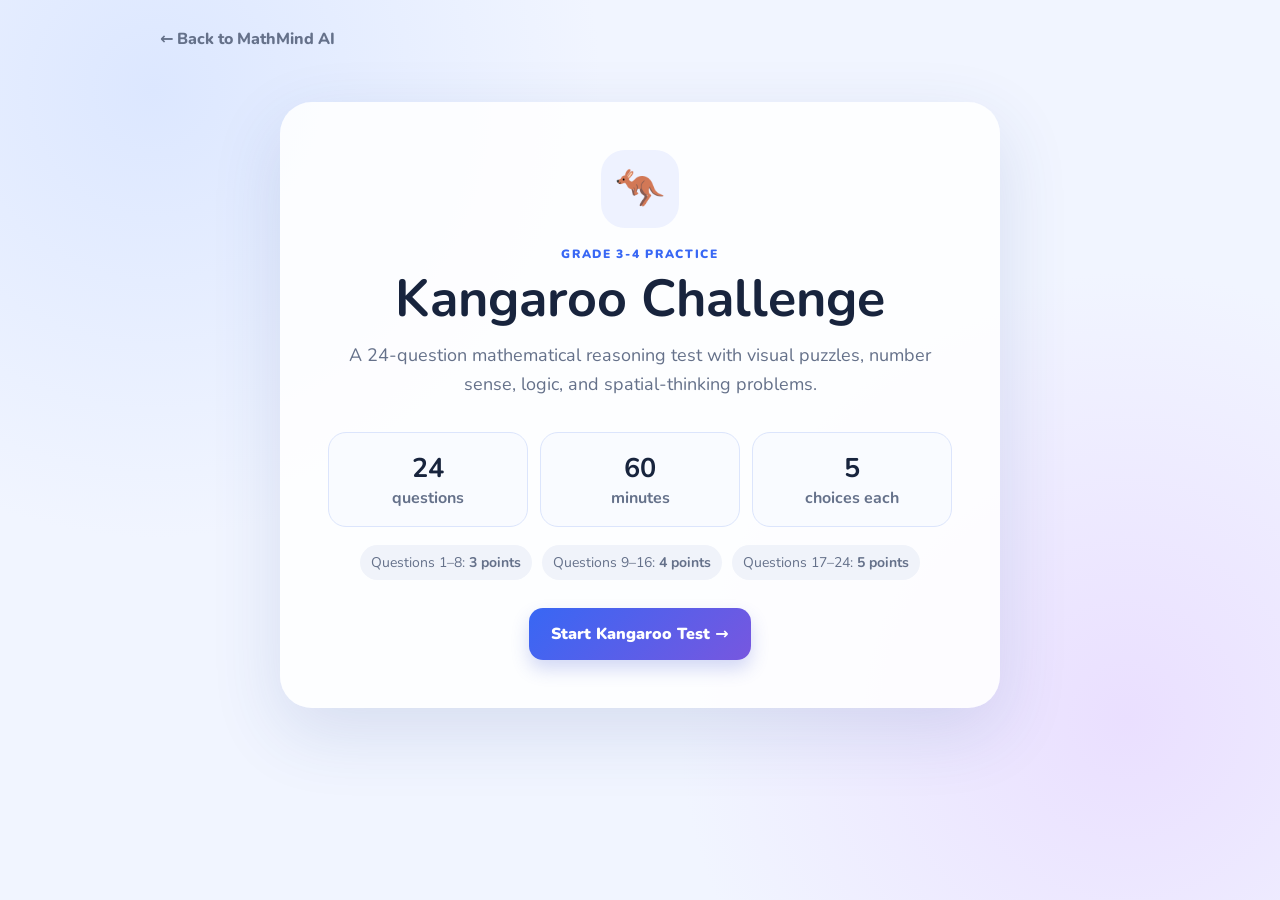
==== commit c473d544: "Kangaroo Test series improved" ====
--- a/kangaroo-test.html
+++ b/kangaroo-test.html
@@ -3,182 +3,1611 @@
 <head>
   <meta charset="utf-8">
   <meta name="viewport" content="width=device-width, initial-scale=1">
-  <meta name="description" content="Original Grade 3-4 Kangaroo-style mathematics practice test.">
   <title>Kangaroo Practice | Grade 3-4</title>
+
   <link rel="preconnect" href="https://fonts.googleapis.com">
   <link rel="preconnect" href="https://fonts.gstatic.com" crossorigin>
   <link href="https://fonts.googleapis.com/css2?family=Nunito:wght@500;600;700;800;900&display=swap" rel="stylesheet">
+
   <style>
-:root { --ink:#18243d; --muted:#65718a; --blue:#3867f4; --violet:#7757df; --paper:#fff; --canvas:#f1f5ff; --line:#dce5fc; --correct:#16875a; --wrong:#d04e56; }
-* { box-sizing:border-box; }
-body { margin:0; min-height:100vh; background:radial-gradient(circle at 12% 10%,#dce7ff 0,transparent 28rem),radial-gradient(circle at 88% 80%,#eadfff 0,transparent 28rem),var(--canvas); color:var(--ink); font-family:Nunito,system-ui,sans-serif; }
-button,a { font:inherit; }
-.shell { width:min(960px,calc(100% - 32px)); margin:0 auto; padding:28px 0 64px; }
-.back-link { color:var(--muted); font-weight:800; text-decoration:none; }
-.screen { margin-top:24px; }
-.hidden { display:none !important; }
-.intro-screen,.result-screen { max-width:720px; margin:52px auto 0; padding:48px; text-align:center; background:rgba(255,255,255,.88); border:1px solid rgba(255,255,255,.95); border-radius:32px; box-shadow:0 24px 70px rgba(53,78,150,.14); }
-.hero-mark { display:grid; place-items:center; width:78px; height:78px; margin:0 auto 18px; border-radius:24px; background:#eef2ff; font-size:40px; }
-.eyebrow { margin:0; color:var(--blue); font-size:12px; font-weight:900; letter-spacing:.14em; }
-h1 { margin:10px 0 14px; font-size:clamp(32px,5vw,52px); line-height:1.05; }
-.intro-copy { margin:0 auto; max-width:620px; color:var(--muted); font-size:18px; line-height:1.65; }
-.test-facts { display:grid; grid-template-columns:repeat(3,1fr); gap:12px; margin:32px 0 18px; }
-.test-facts div { padding:17px; border:1px solid var(--line); border-radius:18px; background:#f9fbff; }
-.test-facts strong,.test-facts span { display:block; }.test-facts strong { font-size:27px; }.test-facts span { color:var(--muted); font-weight:700; }
-.scoring-note { display:flex; flex-wrap:wrap; justify-content:center; gap:10px; margin:18px 0 28px; color:var(--muted); font-size:14px; }.scoring-note span { padding:8px 11px; border-radius:100px; background:#f0f3fa; }
-.primary-button,.secondary-button { display:inline-flex; align-items:center; justify-content:center; gap:9px; min-height:52px; padding:0 22px; border:0; border-radius:14px; background:linear-gradient(135deg,var(--blue),var(--violet)); color:#fff; font-weight:900; cursor:pointer; text-decoration:none; box-shadow:0 9px 18px rgba(60,83,209,.22); }.primary-button:hover { transform:translateY(-1px); }
-.small-note { margin:20px 0 0; color:var(--muted); font-size:13px; }.secondary-button { background:#edf2ff; color:var(--blue); box-shadow:none; }
-.test-header { display:flex; justify-content:space-between; align-items:center; gap:18px; }.question-status { margin:4px 0 0; font-weight:900; font-size:20px; }.timer-wrap { display:flex; align-items:center; gap:8px; padding:11px 15px; border-radius:14px; background:#fff; color:var(--blue); box-shadow:0 8px 22px rgba(51,75,135,.10); }.timer-wrap strong { font-variant-numeric:tabular-nums; }
-.progress-track { height:9px; margin:19px 0 27px; overflow:hidden; border-radius:999px; background:#dbe4fb; }.progress-track div { height:100%; width:0; border-radius:inherit; background:linear-gradient(90deg,var(--blue),#9b62ed); transition:width .25s ease; }
-.question-card { padding:34px; background:var(--paper); border-radius:28px; box-shadow:0 18px 52px rgba(51,75,135,.13); }.question-meta { display:flex; align-items:center; justify-content:space-between; gap:12px; color:var(--muted); font-size:14px; font-weight:800; }.point-badge { padding:7px 10px; border-radius:9px; background:#fff3d9; color:#a56200; }.question-card h2 { margin:18px 0 22px; font-size:clamp(21px,3vw,28px); line-height:1.35; }
-.illustration { min-height:150px; margin:0 0 24px; padding:14px; overflow:auto; border:1px solid var(--line); border-radius:20px; background:#f9fbff; text-align:center; }.illustration svg { width:min(100%,560px); height:auto; max-height:260px; }
-.options { display:grid; grid-template-columns:1fr; gap:10px; }.option { display:flex; align-items:center; gap:13px; width:100%; padding:14px 15px; border:2px solid var(--line); border-radius:15px; background:#fff; color:var(--ink); cursor:pointer; text-align:left; font-weight:800; }.option:hover { border-color:#a8bcfb; background:#f7f9ff; }.option.selected { border-color:var(--blue); background:#edf2ff; }.option-letter { display:grid; place-items:center; flex:0 0 28px; width:28px; height:28px; border-radius:50%; background:#e9efff; color:var(--blue); font-size:13px; }.option.selected .option-letter { background:var(--blue); color:#fff; }
-.test-controls { display:flex; justify-content:space-between; gap:14px; margin-top:24px; }.text-button { padding:0 10px; border:0; color:var(--muted); background:transparent; font-weight:900; cursor:pointer; }.text-button:disabled { opacity:.4; cursor:not-allowed; }
-.score-orb { display:grid; place-items:center; width:164px; height:164px; margin:28px auto; border:12px solid #dce6ff; border-radius:50%; background:#f8faff; }.score-orb strong { font-size:47px; line-height:1; color:var(--blue); }.score-orb span { color:var(--muted); font-weight:800; }.review-list { display:grid; gap:10px; margin:30px 0; text-align:left; }.review-item { display:flex; justify-content:space-between; gap:15px; padding:14px; border-radius:14px; background:#f8faff; font-weight:800; }.review-item.correct { border-left:5px solid var(--correct); }.review-item.wrong { border-left:5px solid var(--wrong); }.review-item small { color:var(--muted); }.result-actions { display:flex; flex-wrap:wrap; justify-content:center; gap:12px; }
-@media (max-width:600px) { .shell { width:min(100% - 20px,960px); padding-top:18px; }.intro-screen,.result-screen,.question-card { padding:26px 18px; border-radius:22px; }.test-facts { gap:7px; }.test-facts div { padding:12px 6px; }.test-header { align-items:flex-start; }.timer-wrap { padding:8px 10px; }.question-card h2 { font-size:21px; }.question-meta { align-items:flex-start; flex-direction:column; }.illustration { padding:8px; }.option { padding:12px; } }
-
-</style>
+    :root {
+      --ink:#18243d;
+      --muted:#65718a;
+      --blue:#3867f4;
+      --violet:#7757df;
+      --paper:#fff;
+      --canvas:#f1f5ff;
+      --line:#dce5fc;
+      --correct:#16875a;
+      --wrong:#d04e56;
+    }
+
+    * { box-sizing:border-box; }
+
+    body {
+      margin:0;
+      min-height:100vh;
+      background:
+        radial-gradient(circle at 12% 10%,#dce7ff 0,transparent 28rem),
+        radial-gradient(circle at 88% 80%,#eadfff 0,transparent 28rem),
+        var(--canvas);
+      color:var(--ink);
+      font-family:Nunito,system-ui,sans-serif;
+    }
+
+    button,a { font:inherit; }
+
+    .shell {
+      width:min(960px,calc(100% - 32px));
+      margin:0 auto;
+      padding:28px 0 64px;
+    }
+
+    .back-link {
+      color:var(--muted);
+      font-weight:800;
+      text-decoration:none;
+    }
+
+    .screen { margin-top:24px; }
+    .hidden { display:none !important; }
+
+    .intro-screen,
+    .result-screen {
+      max-width:720px;
+      margin:52px auto 0;
+      padding:48px;
+      text-align:center;
+      background:rgba(255,255,255,.88);
+      border-radius:32px;
+      box-shadow:0 24px 70px rgba(53,78,150,.14);
+    }
+
+    .hero-mark {
+      display:grid;
+      place-items:center;
+      width:78px;
+      height:78px;
+      margin:0 auto 18px;
+      border-radius:24px;
+      background:#eef2ff;
+      font-size:40px;
+    }
+
+    .eyebrow {
+      margin:0;
+      color:var(--blue);
+      font-size:12px;
+      font-weight:900;
+      letter-spacing:.14em;
+    }
+
+    h1 {
+      margin:10px 0 14px;
+      font-size:clamp(32px,5vw,52px);
+      line-height:1.05;
+    }
+
+    .intro-copy {
+      margin:0 auto;
+      max-width:620px;
+      color:var(--muted);
+      font-size:18px;
+      line-height:1.65;
+    }
+
+    .test-facts {
+      display:grid;
+      grid-template-columns:repeat(3,1fr);
+      gap:12px;
+      margin:32px 0 18px;
+    }
+
+    .test-facts div {
+      padding:17px;
+      border:1px solid var(--line);
+      border-radius:18px;
+      background:#f9fbff;
+    }
+
+    .test-facts strong,
+    .test-facts span {
+      display:block;
+    }
+
+    .test-facts strong { font-size:27px; }
+
+    .test-facts span {
+      color:var(--muted);
+      font-weight:700;
+    }
+
+    .scoring-note {
+      display:flex;
+      flex-wrap:wrap;
+      justify-content:center;
+      gap:10px;
+      margin:18px 0 28px;
+      color:var(--muted);
+      font-size:14px;
+    }
+
+    .scoring-note span {
+      padding:8px 11px;
+      border-radius:100px;
+      background:#f0f3fa;
+    }
+
+    .primary-button,
+    .secondary-button {
+      display:inline-flex;
+      align-items:center;
+      justify-content:center;
+      gap:9px;
+      min-height:52px;
+      padding:0 22px;
+      border:0;
+      border-radius:14px;
+      background:linear-gradient(135deg,var(--blue),var(--violet));
+      color:#fff;
+      font-weight:900;
+      cursor:pointer;
+      text-decoration:none;
+      box-shadow:0 9px 18px rgba(60,83,209,.22);
+    }
+
+    .secondary-button {
+      background:#edf2ff;
+      color:var(--blue);
+      box-shadow:none;
+    }
+
+    .test-header {
+      display:flex;
+      justify-content:space-between;
+      align-items:center;
+      gap:18px;
+    }
+
+    .question-status {
+      margin:4px 0 0;
+      font-weight:900;
+      font-size:20px;
+    }
+
+    .timer-wrap {
+      display:flex;
+      align-items:center;
+      gap:8px;
+      padding:11px 15px;
+      border-radius:14px;
+      background:#fff;
+      color:var(--blue);
+    }
+
+    .progress-track {
+      height:9px;
+      margin:19px 0 27px;
+      overflow:hidden;
+      border-radius:999px;
+      background:#dbe4fb;
+    }
+
+    .progress-track div {
+      height:100%;
+      width:0;
+      border-radius:inherit;
+      background:linear-gradient(90deg,var(--blue),#9b62ed);
+    }
+
+    .question-card {
+      padding:34px;
+      background:var(--paper);
+      border-radius:28px;
+      box-shadow:0 18px 52px rgba(51,75,135,.13);
+    }
+
+    .question-meta {
+      display:flex;
+      align-items:center;
+      justify-content:space-between;
+      gap:12px;
+      color:var(--muted);
+      font-size:14px;
+      font-weight:800;
+    }
+
+    .point-badge {
+      padding:7px 10px;
+      border-radius:9px;
+      background:#fff3d9;
+      color:#a56200;
+    }
+
+    .question-card h2 {
+      margin:18px 0 22px;
+      font-size:clamp(21px,3vw,28px);
+      line-height:1.35;
+    }
+
+    .illustration {
+      min-height:150px;
+      margin:0 0 24px;
+      padding:14px;
+      overflow:auto;
+      border:1px solid var(--line);
+      border-radius:20px;
+      background:#f9fbff;
+      text-align:center;
+    }
+
+    .illustration svg {
+      width:min(100%,560px);
+      height:auto;
+      max-height:260px;
+    }
+
+    .options {
+      display:grid;
+      grid-template-columns:1fr;
+      gap:10px;
+    }
+
+    .option {
+      display:flex;
+      align-items:center;
+      gap:13px;
+      width:100%;
+      padding:14px 15px;
+      border:2px solid var(--line);
+      border-radius:15px;
+      background:#fff;
+      color:var(--ink);
+      cursor:pointer;
+      text-align:left;
+      font-weight:800;
+    }
+
+    .option.selected {
+      border-color:var(--blue);
+      background:#edf2ff;
+    }
+
+    .option-letter {
+      display:grid;
+      place-items:center;
+      flex:0 0 28px;
+      width:28px;
+      height:28px;
+      border-radius:50%;
+      background:#e9efff;
+      color:var(--blue);
+      font-size:13px;
+    }
+
+    .option.selected .option-letter {
+      background:var(--blue);
+      color:#fff;
+    }
+
+    .test-controls {
+      display:flex;
+      justify-content:space-between;
+      gap:14px;
+      margin-top:24px;
+    }
+
+    .text-button {
+      padding:0 10px;
+      border:0;
+      color:var(--muted);
+      background:transparent;
+      font-weight:900;
+      cursor:pointer;
+    }
+
+    .score-orb {
+      display:grid;
+      place-items:center;
+      width:164px;
+      height:164px;
+      margin:28px auto;
+      border:12px solid #dce6ff;
+      border-radius:50%;
+      background:#f8faff;
+    }
+
+    .score-orb strong {
+      font-size:47px;
+      line-height:1;
+      color:var(--blue);
+    }
+
+    .review-list {
+      display:grid;
+      gap:10px;
+      margin:30px 0;
+      text-align:left;
+    }
+
+    .review-item {
+      display:flex;
+      justify-content:space-between;
+      gap:15px;
+      padding:14px;
+      border-radius:14px;
+      background:#f8faff;
+      font-weight:800;
+    }
+
+    .review-item.correct { border-left:5px solid var(--correct); }
+    .review-item.wrong { border-left:5px solid var(--wrong); }
+
+    .result-actions {
+      display:flex;
+      flex-wrap:wrap;
+      justify-content:center;
+      gap:12px;
+    }
+
+    @media (max-width:600px) {
+      .shell { width:min(100% - 20px,960px); }
+      .intro-screen,.result-screen,.question-card { padding:26px 18px; }
+      .question-meta { align-items:flex-start; flex-direction:column; }
+    }
+  </style>
 </head>
+
 <body>
   <main class="shell">
-    <a class="back-link" href="index.html">â Back to MathMind AI</a>
+    <a class="back-link" href="index.html">← Back to MathMind AI</a>
 
     <section id="intro-screen" class="screen intro-screen">
-      <div class="hero-mark" aria-hidden="true">ð¦</div>
+      <div class="hero-mark">🦘</div>
       <p class="eyebrow">GRADE 3-4 PRACTICE</p>
       <h1>Kangaroo Challenge</h1>
-      <p class="intro-copy">A 24-question mathematical reasoning test with original visual puzzles, number sense, logic, and spatial-thinking problems.</p>
-      <div class="test-facts" aria-label="Test details">
+      <p class="intro-copy">
+        A 24-question mathematical reasoning test with visual puzzles,
+        number sense, logic, and spatial-thinking problems.
+      </p>
+
+      <div class="test-facts">
         <div><strong>24</strong><span>questions</span></div>
         <div><strong>60</strong><span>minutes</span></div>
         <div><strong>5</strong><span>choices each</span></div>
       </div>
+
       <div class="scoring-note">
-        <span>Questions 1-8: <b>3 points</b></span>
-        <span>Questions 9-16: <b>4 points</b></span>
-        <span>Questions 17-24: <b>5 points</b></span>
+        <span>Questions 1–8: <b>3 points</b></span>
+        <span>Questions 9–16: <b>4 points</b></span>
+        <span>Questions 17–24: <b>5 points</b></span>
       </div>
-      <button id="start-test" class="primary-button">Start Kangaroo Test <span>â</span></button>
-      <p class="small-note">Every test selects 24 questions from a bank of 150 original pattern configurations.</p>
+
+      <button id="start-test" class="primary-button">
+        Start Kangaroo Test →
+      </button>
     </section>
 
-    <section id="test-screen" class="screen hidden" aria-live="polite">
+    <section id="test-screen" class="screen hidden">
       <header class="test-header">
         <div>
           <p class="eyebrow">KANGAROO CHALLENGE</p>
           <p id="question-status" class="question-status">Question 1 of 24</p>
         </div>
-        <div class="timer-wrap"><span aria-hidden="true">â±</span><strong id="timer">60:00</strong></div>
+
+        <div class="timer-wrap">
+          <span>⏱</span>
+          <strong id="timer">60:00</strong>
+        </div>
       </header>
-      <div class="progress-track" aria-label="Test progress"><div id="progress-fill"></div></div>
+
+      <div class="progress-track">
+        <div id="progress-fill"></div>
+      </div>
 
       <article class="question-card">
-        <div class="question-meta"><span id="point-value" class="point-badge">3 points</span><span id="pattern-label">Visual reasoning</span></div>
-        <h2 id="question-text">Loading questionâ¦</h2>
-        <div id="illustration" class="illustration" aria-label="Question illustration"></div>
-        <div id="options" class="options" role="radiogroup" aria-label="Answer choices"></div>
+        <div class="question-meta">
+          <span id="point-value" class="point-badge">3 points</span>
+          <span id="pattern-label">Visual reasoning</span>
+        </div>
+
+        <h2 id="question-text">Loading question…</h2>
+        <div id="illustration" class="illustration"></div>
+        <div id="options" class="options"></div>
       </article>
 
       <footer class="test-controls">
-        <button id="previous-button" class="text-button" type="button">â Previous</button>
-        <button id="next-button" class="primary-button" type="button">Next question â</button>
+        <button id="previous-button" class="text-button" type="button">
+          ← Previous
+        </button>
+
+        <button id="next-button" class="primary-button" type="button">
+          Next question →
+        </button>
       </footer>
     </section>
 
-    <section id="result-screen" class="screen hidden">
-      <div class="hero-mark" aria-hidden="true">ð</div>
+    <section id="result-screen" class="screen result-screen hidden">
+      <div class="hero-mark">🎉</div>
       <p class="eyebrow">TEST COMPLETE</p>
       <h1>Your Kangaroo Challenge result</h1>
-      <div class="score-orb"><strong id="score-value">0</strong><span>points</span></div>
+
+      <div class="score-orb">
+        <strong id="score-value">0</strong>
+        <span>points</span>
+      </div>
+
       <p id="result-summary" class="intro-copy"></p>
       <div id="review-list" class="review-list"></div>
+
       <div class="result-actions">
         <button id="try-again" class="primary-button">Try another test</button>
         <a class="secondary-button" href="index.html">Return to MathMind AI</a>
       </div>
     </section>
   </main>
-  <script>
-"use strict";
-
-/* Original Kangaroo-style Grade 3-4 bank: 24 distinct reasoning families Ã 7 variants = 168 patterns.
-   A test always uses exactly one question from every family, so no question type or diagram repeats. */
-const TOTAL = 24;
-const LETTERS = ["A", "B", "C", "D", "E"];
-const $ = (id) => document.getElementById(id);
-const range = (n) => Array.from({length:n}, (_, i) => i);
-const shuffle = (items) => { const a=[...items]; for(let i=a.length-1;i>0;i--){const j=Math.floor(Math.random()*(i+1));[a[i],a[j]]=[a[j],a[i]];} return a; };
-const points = (index) => index < 8 ? 3 : index < 16 ? 4 : 5;
-const choices = (answer, alternatives) => shuffle([...new Set([String(answer), ...alternatives.map(String)])]).slice(0, 5);
-const numbers = (answer, step = 1) => choices(answer, [-3,-2,-1,1,2,3].map((n) => Math.max(0, answer+n*step)));
-const svg = (content, w=520, h=190) => `<svg viewBox="0 0 ${w} ${h}" role="img" xmlns="http://www.w3.org/2000/svg">${content}</svg>`;
-const label = (x,y,value,size=16,fill="#24334f") => `<text x="${x}" y="${y}" text-anchor="middle" font-family="Nunito,Arial,sans-serif" font-size="${size}" font-weight="800" fill="${fill}">${value}</text>`;
-const dot = (x,y,r=14,fill="#5B8DEF") => `<circle cx="${x}" cy="${y}" r="${r}" fill="${fill}"/>`;
-const palette=["#5B8DEF", "#FF9F68", "#8D6CE8", "#37B98C", "#E5669B", "#F1BE4C"];
-
-function draw(d) {
-  if(d.type === "count") { let s=""; range(d.count).forEach(i=>{const x=70+(i%8)*55,y=58+Math.floor(i/8)*56;s+=d.shape==="star"?`<polygon points="${x},${y-20} ${x+6},${y-6} ${x+21},${y-6} ${x+9},${y+4} ${x+14},${y+20} ${x},${y+11} ${x-14},${y+20} ${x-9},${y+4} ${x-21},${y-6} ${x-6},${y-6}" fill="${d.color}"/>`:dot(x,y,17,d.color);}); return svg(`<rect x="12" y="12" width="496" height="166" rx="20" fill="#f6f8ff"/>${s}`); }
-  if(d.type === "value") { let marks=""; range(d.shells).forEach(i=>marks+=`<path d="M${72+i*62} 116 Q${92+i*62} 48 ${112+i*62} 116Z" fill="#f4b183" stroke="#a86d3d" stroke-width="3"/>`); range(d.marbles).forEach(i=>marks+=dot(96+i*43,148,13,"#37B98C")); return svg(`${marks}${label(390,75,"shell = 5",18,"#9b5d29")}${label(390,112,"marble = 1",18,"#258260")}${label(260,176,"Find the total value",16,"#65718a")}`); }
-  if(d.type === "line") { let s=`<line x1="55" y1="90" x2="468" y2="90" stroke="#405271" stroke-width="4"/>`; range(d.count).forEach(i=>{const x=65+i*395/(d.count-1),v=d.start+i*d.step;s+=`<line x1="${x}" y1="73" x2="${x}" y2="107" stroke="#405271" stroke-width="3"/>${label(x,142,i===d.missing?"?":v,19,i===d.missing?"#E05A68":"#24334f")}`;}); return svg(s); }
-  if(d.type === "rect") { const w=d.w*35,h=d.h*35,x=260-w/2,y=95-h/2; return svg(`<rect x="${x}" y="${y}" width="${w}" height="${h}" rx="8" fill="#dce8ff" stroke="#5273cb" stroke-width="4"/>${label(260,30,`${d.w} units`,18,"#2E5FEA")}${label(260,173,`${d.h} units`,18,"#2E5FEA")}`); }
-  if(d.type === "shapes") { const out=d.items.map((item,i)=>{const x=60+i*75;if(item==="?")return label(x,105,"?",34,"#E05A68");if(item==="circle")return dot(x,95,20,"#5B8DEF");if(item==="square")return `<rect x="${x-19}" y="76" width="38" height="38" rx="5" fill="#FF9F68"/>`;return `<polygon points="${x},70 ${x+23},113 ${x-23},113" fill="#37B98C"/>`;}).join(""); return svg(`<rect x="18" y="42" width="484" height="108" rx="18" fill="#f5f8ff"/>${out}`); }
-  if(d.type === "clock") { const cx=260,cy=95,rad=82,a1=(((d.hour%12)+d.minute/60)*30-90)*Math.PI/180,a2=(d.minute*6-90)*Math.PI/180;let ticks="";range(12).forEach(i=>{const a=(i*30-90)*Math.PI/180;ticks+=label(cx+Math.cos(a)*76,cy+Math.sin(a)*76+5,i===0?12:i,13);});return svg(`<circle cx="${cx}" cy="${cy}" r="${rad}" fill="#fff" stroke="#5B8DEF" stroke-width="4"/>${ticks}<line x1="${cx}" y1="${cy}" x2="${cx+Math.cos(a1)*40}" y2="${cy+Math.sin(a1)*40}" stroke="#263550" stroke-width="7" stroke-linecap="round"/><line x1="${cx}" y1="${cy}" x2="${cx+Math.cos(a2)*61}" y2="${cy+Math.sin(a2)*61}" stroke="#E5669B" stroke-width="4" stroke-linecap="round"/>${dot(cx,cy,6,"#263550")}`); }
-  if(d.type === "pizza") { const cx=260,cy=95,r=76;let p="";range(d.slices).forEach(i=>{const a=-Math.PI/2+i*2*Math.PI/d.slices,b=a+2*Math.PI/d.slices,p1=[cx+r*Math.cos(a),cy+r*Math.sin(a)],p2=[cx+r*Math.cos(b),cy+r*Math.sin(b)];p+=`<path d="M ${cx} ${cy} L ${p1[0]} ${p1[1]} A ${r} ${r} 0 0 1 ${p2[0]} ${p2[1]} Z" fill="${i<d.shaded?'#FFB15E':'#fff4db'}" stroke="#986331" stroke-width="2"/>`;});return svg(p); }
-  if(d.type === "tiles") { let s="";range(d.rows).forEach(y=>range(d.cols).forEach(x=>s+=`<rect x="${150+x*34}" y="${30+y*34}" width="32" height="32" rx="3" fill="${(x+y)%2?'#dce8ff':'#8ba9ef'}"/>`));return svg(s); }
-  if(d.type === "coins") { let s="";range(d.count).forEach(i=>{const x=78+(i%7)*59,y=58+Math.floor(i/7)*62;s+=`<circle cx="${x}" cy="${y}" r="22" fill="#f2c14e" stroke="#bc8520" stroke-width="3"/>${label(x,y+6,d.value,13,"#704900")}`;});return svg(s); }
-  if(d.type === "seats") { let s="";range(d.total).forEach(i=>{const x=75+(i%8)*52,y=46+Math.floor(i/8)*60,o=i<d.occupied;s+=`<rect x="${x}" y="${y}" width="36" height="35" rx="6" fill="${o?'#5B8DEF':'#edf2ff'}" stroke="#708ad0"/>${o?`<circle cx="${x+18}" cy="${y+14}" r="8" fill="#dce8ff"/>`:""}`;});return svg(s); }
-  if(d.type === "legs") { const animal=(x,y,legs,fill)=>`<ellipse cx="${x}" cy="${y}" rx="30" ry="21" fill="${fill}"/>${range(legs).map(i=>`<line x1="${x-18+i*(36/(legs-1||1))}" y1="${y+16}" x2="${x-18+i*(36/(legs-1||1))}" y2="${y+38}" stroke="#263550" stroke-width="4"/>`).join("")}`;return svg(`${range(d.cats).map(i=>animal(110+i*105,80,4,"#FF9F68")).join("")}${range(d.spiders).map(i=>animal(280+i*105,80,8,"#8D6CE8")).join("")}${label(260,168,"Cats have 4 legs; spiders have 8 legs.",16,"#65718a")}`); }
-  if(d.type === "digits") { return svg(d.digits.map((v,i)=>`<rect x="${120+i*96}" y="55" width="72" height="75" rx="12" fill="#eaf0ff" stroke="#6e8ade" stroke-width="3"/>${label(156+i*96,103,v,34,"#2E5FEA")}`).join("")); }
-  if(d.type === "cards") { return svg(d.cards.map((v,i)=>`<rect x="${100+i*86}" y="47" width="65" height="88" rx="11" fill="#fff" stroke="#e5669b" stroke-width="4"/>${label(132+i*86,100,v,30,"#ca3f76")}`).join("")); }
-  if(d.type === "calendar") { let s=`<rect x="130" y="25" width="260" height="145" rx="15" fill="#fff" stroke="#6f8bd3" stroke-width="3"/><rect x="130" y="25" width="260" height="34" rx="15" fill="#5B8DEF"/>${label(260,48,d.month,17,"white")}`;range(7).forEach(i=>s+=label(150+i*36,78,["M","T","W","T","F","S","S"][i],13,"#65718a"));range(21).forEach(i=>{const x=150+(i%7)*36,y=105+Math.floor(i/7)*25;s+=label(x,y,i+1,14,i+1===d.today?"#E05A68":"#24334f");});return svg(s); }
-  if(d.type === "fold") { return svg(`<rect x="150" y="35" width="170" height="120" rx="8" fill="#eaf0ff" stroke="#5B8DEF" stroke-width="4"/><line x1="235" y1="35" x2="235" y2="155" stroke="#E5669B" stroke-width="3" stroke-dasharray="7 6"/>${dot(d.dotX,95,9,"#E5669B")}${label(d.dotX,68,`${d.fromLeft} units`,12,"#c53e76")}${label(235,178,"Sheet width: 10 units",15,"#65718a")}`); }
-  if(d.type === "coordinate") { let s="";for(let i=0;i<=6;i++){s+=`<line x1="${110+i*48}" y1="25" x2="${110+i*48}" y2="169" stroke="#c3d1f4"/><line x1="110" y1="${25+i*24}" x2="398" y2="${25+i*24}" stroke="#c3d1f4"/>`;if(i<6){s+=label(134+i*48,187,i,12,"#65718a");s+=label(91,157-i*24,i,12,"#65718a");}}const sx=110+d.x*48,sy=169-d.y*24,ex=110+d.endX*48,ey=169-d.endY*24;return svg(`<line x1="110" y1="169" x2="410" y2="169" stroke="#405271" stroke-width="3"/><line x1="110" y1="178" x2="110" y2="15" stroke="#405271" stroke-width="3"/>${s}<path d="M ${sx} ${sy} L ${ex} ${sy} L ${ex} ${ey}" fill="none" stroke="#E5669B" stroke-width="5" stroke-linecap="round"/>${dot(sx,sy,11,"#37B98C")}${label(sx,sy+5,"S",12,"white")}${dot(ex,ey,11,"#E5669B")}${label(ex,ey+5,"?",12,"white")}`); }
-  if(d.type === "share") { let s="";range(d.children).forEach(i=>{const x=105+i*103;s+=`<circle cx="${x}" cy="65" r="20" fill="${palette[i]}"/><path d="M${x-26} 130 Q${x} 91 ${x+26} 130Z" fill="${palette[i]}"/>`;});range(d.cookies).forEach(i=>s+=`<circle cx="${70+(i%10)*42}" cy="164" r="12" fill="#eeb262" stroke="#af732f" stroke-width="2"/>`);return svg(s); }
-  if(d.type === "wall") { const [a,b,c,d,e,f]=d.values;return svg(`<rect x="230" y="30" width="60" height="42" fill="#eaf0ff" stroke="#6684ce"/>${label(260,58,f,20)}<rect x="195" y="82" width="60" height="42" fill="#eaf0ff" stroke="#6684ce"/>${label(225,110,d,20)}<rect x="265" y="82" width="60" height="42" fill="#eaf0ff" stroke="#6684ce"/>${label(295,110,e,20)}<rect x="160" y="134" width="60" height="42" fill="#eaf0ff" stroke="#6684ce"/>${label(190,162,a,20)}<rect x="230" y="134" width="60" height="42" fill="#eaf0ff" stroke="#6684ce"/>${label(260,162,b,20)}<rect x="300" y="134" width="60" height="42" fill="#fff0f5" stroke="#e5669b"/>${label(330,162,c===null?'?':c,20,c===null?'#e05a68':'#24334f')}`); }
-  if(d.type === "ruler") { let s=`<line x1="70" y1="100" x2="450" y2="100" stroke="#405271" stroke-width="4"/>`;range(11).forEach(i=>{const x=70+i*38;s+=`<line x1="${x}" y1="${i%5===0?66:78}" x2="${x}" y2="110" stroke="#405271" stroke-width="3"/>${i%5===0?label(x,137,i,14):""}`;});s+=`<rect x="${70+d.start*38}" y="55" width="${d.length*38}" height="28" rx="8" fill="#37B98C"/>`;return svg(s); }
-  if(d.type === "bag") { let circles="";range(d.red).forEach(i=>circles+=dot(190+(i%3)*34,85+Math.floor(i/3)*34,13,"#E5669B"));range(d.blue).forEach(i=>circles+=dot(300+(i%3)*34,85+Math.floor(i/3)*34,13,"#5B8DEF"));return svg(`<path d="M145 45 Q260 10 375 45 L355 160 Q260 180 165 160Z" fill="#f5f8ff" stroke="#708ad0" stroke-width="4"/>${circles}${label(235,176,"red",14,"#c53e76")}${label(320,176,"blue",14,"#2e5fea")}`); }
-  if(d.type === "shapearea") { let s="";d.cells.forEach(([x,y])=>s+=`<rect x="${150+x*34}" y="${30+y*34}" width="32" height="32" rx="3" fill="#8ba9ef"/>`);return svg(s); }
-  if(d.type === "age") { return svg(`<circle cx="160" cy="75" r="35" fill="#FF9F68"/>${label(160,82,"L",22,"white")}<circle cx="360" cy="75" r="35" fill="#5B8DEF"/>${label(360,82,"M",22,"white")}<path d="M205 75 H315" stroke="#64748b" stroke-width="4"/><path d="M315 75 l-12 -9 M315 75 l-12 9" stroke="#64748b" stroke-width="4"/>${label(260,150,"Use the clues in the question",17,"#65718a")}`); }
-  return "";
-}
-
-function f0(v){const n=6+v;return {name:"Visual counting",prompt:"How many stars are shown?",answer:n,options:numbers(n),diagram:{type:"count",count:n,shape:"star",color:palette[v%palette.length]}};}
-function f1(v){const shells=2+(v%3),marbles=2+(v%5),answer=shells*5+marbles;return {name:"Picture values",prompt:"Each shell is worth 5 and each marble is worth 1. What is the total value?",answer,options:numbers(answer),diagram:{type:"value",shells,marbles}};}
-function f2(v){const step=1+(v%4),start=v%3,missing=2+(v%3),answer=start+step*missing;return {name:"Number line",prompt:"What number belongs at the question mark?",answer,options:numbers(answer,step),diagram:{type:"line",start,step,missing,count:7}};}
-function f3(v){const w=3+(v%5),h=2+((v+2)%4),answer=2*(w+h);return {name:"Perimeter",prompt:`The rectangle is ${w} units wide and ${h} units high. What is its perimeter?`,answer,options:numbers(answer,2),diagram:{type:"rect",w,h}};}
-function f4(v){const types=["circle","square","triangle"],shift=v%3,items=range(6).map(i=>types[(i+shift)%3]),missing=2+(v%3),answer=items[missing];items[missing]="?";return {name:"Shape pattern",prompt:"Which shape replaces the question mark?",answer,options:shuffle(["circle","square","triangle","star","hexagon"]),diagram:{type:"shapes",items}};}
-function f5(v){const h=1+v,mins=[0,15,30,45][v%4],answer=`${h}:${String(mins).padStart(2,"0")}`;return {name:"Time",prompt:"What time is shown on the clock?",answer,options:choices(answer,[`${h%12+1}:${String(mins).padStart(2,"0")}`,`${h}:${String((mins+15)%60).padStart(2,"0")}`,`${h===1?12:h-1}:${String(mins).padStart(2,"0")}`,`${h}:${String((mins+30)%60).padStart(2,"0")}`]),diagram:{type:"clock",hour:h,minute:mins}};}
-function f6(v){const slices=[4,6,8,10][v%4],shaded=1+(v%(slices-1)),answer=`${shaded}/${slices}`;return {name:"Fractions",prompt:"What fraction of the pizza is shaded?",answer,options:choices(answer,[`${slices-shaded}/${slices}`,`${shaded+1}/${slices}`,`${shaded}/${slices+2}`,"1/2","1/1"]),diagram:{type:"pizza",slices,shaded}};}
-function f7(v){const cols=3+(v%4),rows=2+((v+1)%3),answer=cols*rows;return {name:"Arrays",prompt:`How many small square tiles are in the rectangle?`,answer,options:numbers(answer),diagram:{type:"tiles",cols,rows}};}
-function f8(v){const value=[2,5,10][v%3],count=3+v,answer=value*count;return {name:"Money",prompt:`Each coin is worth ${value} points. What is the value of all the coins?`,answer,options:numbers(answer,value),diagram:{type:"coins",value,count}};}
-function f9(v){const total=16,occupied=5+v,answer=total-occupied;return {name:"Empty seats",prompt:`There are ${total} seats. How many are empty?`,answer,options:numbers(answer),diagram:{type:"seats",total,occupied}};}
-function f10(v){const cats=1+(v%3),spiders=1+((v+1)%2),answer=cats*4+spiders*8;return {name:"Animal legs",prompt:"How many legs do all the animals have altogether?",answer,options:numbers(answer,2),diagram:{type:"legs",cats,spiders}};}
-function f11(v){const presets=[[2,5,8],[3,6,9],[1,4,7],[2,6,9],[3,5,8],[1,6,8],[2,4,9]],digits=presets[v];const perms=[[digits[0],digits[1],digits[2]],[digits[0],digits[2],digits[1]],[digits[1],digits[0],digits[2]],[digits[1],digits[2],digits[0]],[digits[2],digits[0],digits[1]],[digits[2],digits[1],digits[0]]].map(a=>Number(a.join(""))),answer=Math.max(...perms);return {name:"Place value",prompt:"Use all three digit cards once. What is the greatest three-digit number you can make?",answer,options:choices(answer,perms),diagram:{type:"digits",digits}};}
-function f12(v){const cards=[2+v,4+v,6+v],answer=cards.reduce((a,b)=>a+b,0);return {name:"Number cards",prompt:"Add the three number cards. What is the total?",answer,options:numbers(answer,2),diagram:{type:"cards",cards}};}
-function f13(v){const today=2+v,days=7+(v%3)*7,answer=today+days;return {name:"Calendar",prompt:`Today is the ${today}${today===1?'st':today===2?'nd':today===3?'rd':'th'} of the month. What date will it be in ${days} days?`,answer,options:numbers(answer,7),diagram:{type:"calendar",month:"This month",today}};}
-function f14(v){const fromLeft=1+(v%4),answer=10-fromLeft,dotX=150+fromLeft*17;return {name:"Mirror fold",prompt:`The sheet is 10 units wide and is folded along its middle line. The pink dot is ${fromLeft} units from the left edge. How far is the reflected dot from the left edge after opening the sheet?`,answer,options:numbers(answer),diagram:{type:"fold",dotX,fromLeft}};}
-function f15(v){const x=1+(v%2),y=1+(v%3),right=1+(v%3),up=1+((v+1)%3),endX=x+right,endY=y+up,answer=`(${endX}, ${endY})`;return {name:"Coordinates",prompt:`Start at S = (${x}, ${y}). Follow the pink route: ${right} units right, then ${up} units up. What is the finishing coordinate?`,answer,options:choices(answer,[`(${endX}, ${endY-1})`,`(${endX-1}, ${endY})`,`(${x}, ${y})`,`(${endY}, ${endX})`,`(${endX+1}, ${endY+1})`]),diagram:{type:"coordinate",x,y,endX,endY}};}
-function f16(v){const children=3+(v%3),cookies=children*(3+(v%4)),answer=cookies/children;return {name:"Equal sharing",prompt:`${cookies} cookies are shared equally among ${children} children. How many cookies does each child get?`,answer,options:numbers(answer),diagram:{type:"share",children,cookies}};}
-function f17(v){const a=1+(v%4),b=2+(v%4),c=a+b,d=b+c,e=c+d,f=d+e;return {name:"Number wall",prompt:"In this number wall, each box equals the sum of the two boxes directly below it. What number belongs in the pink box?",answer:c,options:numbers(c),diagram:{type:"wall",values:[a,b,null,d,e,f]}};}
-function f18(v){const start=1+(v%3),length=3+(v%5),answer=length;return {name:"Measurement",prompt:`The green strip starts at the ${start} mark and ends at the ${start+length} mark. How many units long is it?`,answer,options:numbers(answer),diagram:{type:"ruler",start,length}};}
-function f19(v){const first=2+v*3,answer=first+3;return {name:"Number sequence",prompt:`The sequence starts ${first}, ${first+1}, ${first+2}, â¦ What is the fourth number?`,answer,options:numbers(answer),diagram:{type:"line",start:first,step:1,missing:3,count:6}};}
-function f20(v){const red=2+(v%4),blue=2+((v+2)%4),answer=red+blue;return {name:"Bag of counters",prompt:"How many counters are in the bag altogether?",answer,options:numbers(answer),diagram:{type:"bag",red,blue}};}
-function f21(v){const cells=[[1,0],[2,0],[0,1],[1,1],[2,1],[2,2],[3,2]].slice(0,4+(v%4)),answer=cells.length;return {name:"Square counting",prompt:"How many blue unit squares make up the shape?",answer,options:numbers(answer),diagram:{type:"shapearea",cells}};}
-function f22(v){const lia=5+v,mia=lia+2,answer=mia+3;return {name:"Ages",prompt:`Lia is ${lia} years old. Mia is 2 years older than Lia. How old will Mia be in 3 years?`,answer,options:numbers(answer),diagram:{type:"age"}};}
-function f23(v){const a=3+(v%4),b=2+(v%5),answer=a*b;return {name:"Repeated addition",prompt:`There are ${a} trays with ${b} muffins on each tray. How many muffins are there altogether?`,answer,options:numbers(answer,b),diagram:{type:"tiles",cols:a,rows:b}};}
-
-const families=[f0,f1,f2,f3,f4,f5,f6,f7,f8,f9,f10,f11,f12,f13,f14,f15,f16,f17,f18,f19,f20,f21,f22,f23];
-const bank=families.flatMap((factory,family)=>range(7).map(variant=>({id:`K-${family+1}-${variant+1}`,family,create:()=>factory(variant)})));
-let state={questions:[],answers:[],index:0,started:0,timer:null};
-
-function newTest(){state.questions=shuffle(families.map((factory,family)=>({family,create:()=>factory(Math.floor(Math.random()*7))}))).map((item,index)=>({...item.create(),points:points(index)}));state.answers=Array(TOTAL).fill(null);state.index=0;state.started=Date.now();}
-function render(){const q=state.questions[state.index];$("question-status").textContent=`Question ${state.index+1} of ${TOTAL}`;$("point-value").textContent=`${q.points} points`;$("pattern-label").textContent=q.name;$("question-text").textContent=q.prompt;$("illustration").innerHTML=draw(q.diagram);$("progress-fill").style.width=`${(state.index+1)*100/TOTAL}%`;$("previous-button").disabled=state.index===0;$("next-button").textContent=state.index===TOTAL-1?"Finish test â":"Next question â";const box=$("options");box.replaceChildren();q.options.forEach((option,index)=>{const b=document.createElement("button");b.type="button";b.className="option"+(String(option)===state.answers[state.index]?" selected":"");b.innerHTML=`<span class="option-letter">${LETTERS[index]}</span><span>${option}</span>`;b.addEventListener("click",()=>{state.answers[state.index]=String(option);render();});box.appendChild(b);});}
-function startTimer(){clearInterval(state.timer);$("timer").textContent="60:00";state.timer=setInterval(()=>{const left=Math.max(0,3600-Math.floor((Date.now()-state.started)/1000));$("timer").textContent=`${String(Math.floor(left/60)).padStart(2,"0")}:${String(left%60).padStart(2,"0")}`;if(!left)finish();},1000);}
-function finish(){clearInterval(state.timer);$("test-screen").classList.add("hidden");$("result-screen").classList.remove("hidden");let score=24,correct=0;const review=$("review-list");review.replaceChildren();state.questions.forEach((q,i)=>{const ok=String(q.answer)===state.answers[i];if(ok){correct++;score+=q.points;}else if(state.answers[i]!==null)score-=q.points/4;const item=document.createElement("div");item.className=`review-item ${ok?"correct":"wrong"}`;item.innerHTML=`<span>Question ${i+1}: ${ok?"Correct":"Correct answer: "+q.answer}</span><small>${ok?`+${q.points}`:state.answers[i]===null?"Not answered":`â${(q.points/4).toFixed(2)}`}</small>`;review.appendChild(item);});$("score-value").textContent=Number.isInteger(score)?score:score.toFixed(2);$("result-summary").textContent=`You answered ${correct} of ${TOTAL} questions correctly. Every question type in this test was different.`;}
-function start(){newTest();$("intro-screen").classList.add("hidden");$("result-screen").classList.add("hidden");$("test-screen").classList.remove("hidden");render();startTimer();window.scrollTo({top:0,behavior:"smooth"});}
-$("start-test").addEventListener("click",start);$("try-again").addEventListener("click",start);$("previous-button").addEventListener("click",()=>{if(state.index){state.index--;render();}});$("next-button").addEventListener("click",()=>{if(state.index===TOTAL-1)finish();else{state.index++;render();}});
-
-</script>
+
+<script>
+    "use strict";
+    
+    const TOTAL = 24;
+    const LETTERS = ["A", "B", "C", "D", "E"];
+    
+    const $ = (id) => document.getElementById(id);
+    const range = (n) => Array.from({length:n}, (_, i) => i);
+    
+    const shuffle = (items) => {
+      const a = [...items];
+    
+      for (let i = a.length - 1; i > 0; i--) {
+        const j = Math.floor(Math.random() * (i + 1));
+        [a[i], a[j]] = [a[j], a[i]];
+      }
+    
+      return a;
+    };
+    
+    const points = (index) => index < 8 ? 3 : index < 16 ? 4 : 5;
+    
+    /* This always keeps the correct answer and four different wrong answers. */
+    const choices = (answer, alternatives) => {
+      const correct = String(answer);
+    
+      const wrongs = shuffle(
+        [...new Set(alternatives.map(String))]
+          .filter((option) => option !== correct)
+      ).slice(0, 4);
+    
+      return shuffle([correct, ...wrongs]);
+    };
+    
+    /* This makes five numerical options and guarantees the correct one is present. */
+    const numbers = (answer, step = 1) => {
+      const wrongs = [];
+      let distance = 1;
+    
+      while (wrongs.length < 4) {
+        const lower = answer - distance * step;
+        const higher = answer + distance * step;
+    
+        if (lower >= 0 && lower !== answer) wrongs.push(lower);
+        if (higher !== answer) wrongs.push(higher);
+    
+        distance++;
+      }
+    
+      return choices(answer, wrongs);
+    };
+    
+    const svg = (content, w = 520, h = 190) =>
+      `<svg viewBox="0 0 ${w} ${h}" role="img" xmlns="http://www.w3.org/2000/svg">${content}</svg>`;
+    
+    const label = (x, y, value, size = 16, fill = "#24334f") =>
+      `<text x="${x}" y="${y}" text-anchor="middle" font-family="Nunito,Arial,sans-serif" font-size="${size}" font-weight="800" fill="${fill}">${value}</text>`;
+    
+    const dot = (x, y, r = 14, fill = "#5B8DEF") =>
+      `<circle cx="${x}" cy="${y}" r="${r}" fill="${fill}"/>`;
+    
+    const palette = [
+      "#5B8DEF",
+      "#FF9F68",
+      "#8D6CE8",
+      "#37B98C",
+      "#E5669B",
+      "#F1BE4C"
+    ];
+    
+    function draw(d) {
+      if (d.type === "count") {
+        let s = "";
+    
+        range(d.count).forEach((i) => {
+          const x = 70 + (i % 8) * 55;
+          const y = 58 + Math.floor(i / 8) * 56;
+    
+          s += `
+            <polygon
+              points="${x},${y - 20} ${x + 6},${y - 6} ${x + 21},${y - 6}
+              ${x + 9},${y + 4} ${x + 14},${y + 20} ${x},${y + 11}
+              ${x - 14},${y + 20} ${x - 9},${y + 4} ${x - 21},${y - 6}
+              ${x - 6},${y - 6}"
+              fill="${d.color}"
+            />
+          `;
+        });
+    
+        return svg(`
+          <rect x="12" y="12" width="496" height="166" rx="20" fill="#f6f8ff"/>
+          ${s}
+        `);
+      }
+    
+      if (d.type === "value") {
+        let marks = "";
+    
+        range(d.shells).forEach((i) => {
+          marks += `
+            <path
+              d="M${72 + i * 62} 116 Q${92 + i * 62} 48 ${112 + i * 62} 116Z"
+              fill="#f4b183"
+              stroke="#a86d3d"
+              stroke-width="3"
+            />
+          `;
+        });
+    
+        range(d.marbles).forEach((i) => {
+          marks += dot(96 + i * 43, 148, 13, "#37B98C");
+        });
+    
+        return svg(`
+          ${marks}
+          ${label(390, 75, "shell = 5", 18, "#9b5d29")}
+          ${label(390, 112, "marble = 1", 18, "#258260")}
+          ${label(260, 176, "Find the total value", 16, "#65718a")}
+        `);
+      }
+    
+      if (d.type === "line") {
+        let s = `
+          <line x1="55" y1="90" x2="468" y2="90" stroke="#405271" stroke-width="4"/>
+        `;
+    
+        range(d.count).forEach((i) => {
+          const x = 65 + i * 395 / (d.count - 1);
+          const value = d.start + i * d.step;
+    
+          s += `
+            <line x1="${x}" y1="73" x2="${x}" y2="107" stroke="#405271" stroke-width="3"/>
+            ${label(x, 142, i === d.missing ? "?" : value, 19, i === d.missing ? "#E05A68" : "#24334f")}
+          `;
+        });
+    
+        return svg(s);
+      }
+    
+      if (d.type === "rect") {
+        const width = d.w * 35;
+        const height = d.h * 35;
+        const x = 260 - width / 2;
+        const y = 95 - height / 2;
+    
+        return svg(`
+          <rect x="${x}" y="${y}" width="${width}" height="${height}" rx="8"
+            fill="#dce8ff" stroke="#5273cb" stroke-width="4"/>
+          ${label(260, 30, `${d.w} units`, 18, "#2E5FEA")}
+          ${label(260, 173, `${d.h} units`, 18, "#2E5FEA")}
+        `);
+      }
+    
+      if (d.type === "shapes") {
+        const out = d.items.map((item, i) => {
+          const x = 60 + i * 75;
+    
+          if (item === "?") return label(x, 105, "?", 34, "#E05A68");
+          if (item === "circle") return dot(x, 95, 20, "#5B8DEF");
+    
+          if (item === "square") {
+            return `<rect x="${x - 19}" y="76" width="38" height="38" rx="5" fill="#FF9F68"/>`;
+          }
+    
+          return `<polygon points="${x},70 ${x + 23},113 ${x - 23},113" fill="#37B98C"/>`;
+        }).join("");
+    
+        return svg(`
+          <rect x="18" y="42" width="484" height="108" rx="18" fill="#f5f8ff"/>
+          ${out}
+        `);
+      }
+    
+      if (d.type === "clock") {
+        const cx = 260;
+        const cy = 95;
+        const radius = 82;
+        const hourAngle = (((d.hour % 12) + d.minute / 60) * 30 - 90) * Math.PI / 180;
+        const minuteAngle = (d.minute * 6 - 90) * Math.PI / 180;
+    
+        let ticks = "";
+    
+        range(12).forEach((i) => {
+          const angle = (i * 30 - 90) * Math.PI / 180;
+          ticks += label(
+            cx + Math.cos(angle) * 76,
+            cy + Math.sin(angle) * 76 + 5,
+            i === 0 ? 12 : i,
+            13
+          );
+        });
+    
+        return svg(`
+          <circle cx="${cx}" cy="${cy}" r="${radius}" fill="#fff" stroke="#5B8DEF" stroke-width="4"/>
+          ${ticks}
+          <line x1="${cx}" y1="${cy}"
+            x2="${cx + Math.cos(hourAngle) * 40}"
+            y2="${cy + Math.sin(hourAngle) * 40}"
+            stroke="#263550" stroke-width="7" stroke-linecap="round"/>
+          <line x1="${cx}" y1="${cy}"
+            x2="${cx + Math.cos(minuteAngle) * 61}"
+            y2="${cy + Math.sin(minuteAngle) * 61}"
+            stroke="#E5669B" stroke-width="4" stroke-linecap="round"/>
+          ${dot(cx, cy, 6, "#263550")}
+        `);
+      }
+    
+      if (d.type === "pizza") {
+        const cx = 260;
+        const cy = 95;
+        const radius = 76;
+        let pieces = "";
+    
+        range(d.slices).forEach((i) => {
+          const a = -Math.PI / 2 + i * 2 * Math.PI / d.slices;
+          const b = a + 2 * Math.PI / d.slices;
+    
+          const p1 = [cx + radius * Math.cos(a), cy + radius * Math.sin(a)];
+          const p2 = [cx + radius * Math.cos(b), cy + radius * Math.sin(b)];
+    
+          pieces += `
+            <path
+              d="M ${cx} ${cy} L ${p1[0]} ${p1[1]}
+              A ${radius} ${radius} 0 0 1 ${p2[0]} ${p2[1]} Z"
+              fill="${i < d.shaded ? "#FFB15E" : "#fff4db"}"
+              stroke="#986331"
+              stroke-width="2"
+            />
+          `;
+        });
+    
+        return svg(pieces);
+      }
+    
+      if (d.type === "tiles") {
+        let s = "";
+    
+        range(d.rows).forEach((y) => {
+          range(d.cols).forEach((x) => {
+            s += `
+              <rect x="${150 + x * 34}" y="${30 + y * 34}"
+                width="32" height="32" rx="3"
+                fill="${(x + y) % 2 ? "#dce8ff" : "#8ba9ef"}"/>
+            `;
+          });
+        });
+    
+        return svg(s);
+      }
+    
+      if (d.type === "muffinTrays") {
+        let s = "";
+    
+        range(d.trays).forEach((row) => {
+          const y = 18 + row * 34;
+    
+          s += `
+            <rect x="72" y="${y}" width="376" height="29" rx="10"
+              fill="#e8eefc" stroke="#7188c7" stroke-width="2"/>
+            ${label(48, y + 20, `Tray ${row + 1}`, 12, "#65718a")}
+          `;
+    
+          range(d.muffins).forEach((col) => {
+            const x = 102 + col * 60;
+    
+            s += `
+              <path
+                d="M${x - 15} ${y + 21} L${x - 10} ${y + 4}
+                Q${x} ${y - 6} ${x + 10} ${y + 4}
+                L${x + 15} ${y + 21}Z"
+                fill="#d98a4a"
+                stroke="#9a5827"
+                stroke-width="2"
+              />
+              <circle cx="${x}" cy="${y + 4}" r="6" fill="#f5c07a"/>
+            `;
+          });
+        });
+    
+        return svg(s, 520, 230);
+      }
+    
+      if (d.type === "coins") {
+        let s = "";
+    
+        range(d.count).forEach((i) => {
+          const x = 78 + (i % 7) * 59;
+          const y = 58 + Math.floor(i / 7) * 62;
+    
+          s += `
+            <circle cx="${x}" cy="${y}" r="22" fill="#f2c14e" stroke="#bc8520" stroke-width="3"/>
+            ${label(x, y + 6, d.value, 13, "#704900")}
+          `;
+        });
+    
+        return svg(s);
+      }
+    
+      if (d.type === "seats") {
+        let s = "";
+    
+        range(d.total).forEach((i) => {
+          const x = 75 + (i % 8) * 52;
+          const y = 46 + Math.floor(i / 8) * 60;
+          const occupied = i < d.occupied;
+    
+          s += `
+            <rect x="${x}" y="${y}" width="36" height="35" rx="6"
+              fill="${occupied ? "#5B8DEF" : "#edf2ff"}" stroke="#708ad0"/>
+            ${occupied ? `<circle cx="${x + 18}" cy="${y + 14}" r="8" fill="#dce8ff"/>` : ""}
+          `;
+        });
+    
+        return svg(s);
+      }
+    
+      if (d.type === "legs") {
+        const animal = (x, y, legs, fill) => `
+          <ellipse cx="${x}" cy="${y}" rx="30" ry="21" fill="${fill}"/>
+          ${range(legs).map((i) => `
+            <line
+              x1="${x - 18 + i * (36 / (legs - 1 || 1))}"
+              y1="${y + 16}"
+              x2="${x - 18 + i * (36 / (legs - 1 || 1))}"
+              y2="${y + 38}"
+              stroke="#263550"
+              stroke-width="4"
+            />
+          `).join("")}
+        `;
+    
+        return svg(`
+          ${range(d.cats).map((i) => animal(110 + i * 105, 80, 4, "#FF9F68")).join("")}
+          ${range(d.spiders).map((i) => animal(280 + i * 105, 80, 8, "#8D6CE8")).join("")}
+          ${label(260, 168, "Cats have 4 legs; spiders have 8 legs.", 16, "#65718a")}
+        `);
+      }
+    
+      if (d.type === "digits") {
+        return svg(
+          d.digits.map((value, i) => `
+            <rect x="${120 + i * 96}" y="55" width="72" height="75" rx="12"
+              fill="#eaf0ff" stroke="#6e8ade" stroke-width="3"/>
+            ${label(156 + i * 96, 103, value, 34, "#2E5FEA")}
+          `).join("")
+        );
+      }
+    
+      if (d.type === "cards") {
+        return svg(
+          d.cards.map((value, i) => `
+            <rect x="${100 + i * 86}" y="47" width="65" height="88" rx="11"
+              fill="#fff" stroke="#e5669b" stroke-width="4"/>
+            ${label(132 + i * 86, 100, value, 30, "#ca3f76")}
+          `).join("")
+        );
+      }
+    
+      if (d.type === "calendar") {
+        let s = `
+          <rect x="130" y="25" width="260" height="145" rx="15" fill="#fff" stroke="#6f8bd3" stroke-width="3"/>
+          <rect x="130" y="25" width="260" height="34" rx="15" fill="#5B8DEF"/>
+          ${label(260, 48, d.month, 17, "white")}
+        `;
+    
+        range(7).forEach((i) => {
+          s += label(150 + i * 36, 78, ["M", "T", "W", "T", "F", "S", "S"][i], 13, "#65718a");
+        });
+    
+        range(21).forEach((i) => {
+          const x = 150 + (i % 7) * 36;
+          const y = 105 + Math.floor(i / 7) * 25;
+    
+          s += label(x, y, i + 1, 14, i + 1 === d.today ? "#E05A68" : "#24334f");
+        });
+    
+        return svg(s);
+      }
+    
+      if (d.type === "sequence") {
+        const values = range(4).map((i) => d.start + i * d.step);
+    
+        return svg(
+          values.map((value, i) => {
+            const x = 95 + i * 110;
+    
+            return `
+              <rect x="${x - 43}" y="53" width="86" height="78" rx="16"
+                fill="${i === 3 ? "#fff0f5" : "#eaf0ff"}"
+                stroke="${i === 3 ? "#e5669b" : "#6e8ade"}"
+                stroke-width="3"/>
+              ${label(x, 101, i === 3 ? "?" : value, 31, i === 3 ? "#e05a68" : "#2e5fea")}
+              ${i < 3 ? `
+                <path
+                  d="M${x + 50} 92 H${x + 69}
+                  M${x + 69} 92 l-8 -7
+                  M${x + 69} 92 l-8 7"
+                  stroke="#65718a"
+                  stroke-width="3"
+                  stroke-linecap="round"
+                />
+              ` : ""}
+            `;
+          }).join("") +
+          label(260, 170, `Add ${d.step} each time`, 16, "#65718a")
+        );
+      }
+    
+      if (d.type === "fold") {
+        return svg(`
+          <rect x="150" y="35" width="170" height="120" rx="8"
+            fill="#eaf0ff" stroke="#5B8DEF" stroke-width="4"/>
+          <line x1="235" y1="35" x2="235" y2="155"
+            stroke="#E5669B" stroke-width="3" stroke-dasharray="7 6"/>
+          ${dot(d.dotX, 95, 9, "#E5669B")}
+          ${label(d.dotX, 68, `${d.fromLeft} units`, 12, "#c53e76")}
+          ${label(235, 178, "Sheet width: 10 units", 15, "#65718a")}
+        `);
+      }
+    
+      if (d.type === "coordinate") {
+        let s = "";
+    
+        for (let i = 0; i <= 6; i++) {
+          s += `
+            <line x1="${110 + i * 48}" y1="25" x2="${110 + i * 48}" y2="169" stroke="#c3d1f4"/>
+            <line x1="110" y1="${25 + i * 24}" x2="398" y2="${25 + i * 24}" stroke="#c3d1f4"/>
+          `;
+    
+          if (i < 6) {
+            s += label(134 + i * 48, 187, i, 12, "#65718a");
+            s += label(91, 157 - i * 24, i, 12, "#65718a");
+          }
+        }
+    
+        const sx = 110 + d.x * 48;
+        const sy = 169 - d.y * 24;
+        const ex = 110 + d.endX * 48;
+        const ey = 169 - d.endY * 24;
+    
+        return svg(`
+          <line x1="110" y1="169" x2="410" y2="169" stroke="#405271" stroke-width="3"/>
+          <line x1="110" y1="178" x2="110" y2="15" stroke="#405271" stroke-width="3"/>
+          ${s}
+          <path d="M ${sx} ${sy} L ${ex} ${sy} L ${ex} ${ey}"
+            fill="none" stroke="#E5669B" stroke-width="5" stroke-linecap="round"/>
+          ${dot(sx, sy, 11, "#37B98C")}
+          ${label(sx, sy + 5, "S", 12, "white")}
+          ${dot(ex, ey, 11, "#E5669B")}
+          ${label(ex, ey + 5, "?", 12, "white")}
+        `);
+      }
+    
+      if (d.type === "share") {
+        let s = "";
+    
+        range(d.children).forEach((i) => {
+          const x = 105 + i * 103;
+    
+          s += `
+            <circle cx="${x}" cy="65" r="20" fill="${palette[i]}"/>
+            <path d="M${x - 26} 130 Q${x} 91 ${x + 26} 130Z" fill="${palette[i]}"/>
+          `;
+        });
+    
+        range(d.cookies).forEach((i) => {
+          s += `
+            <circle
+              cx="${70 + (i % 10) * 42}"
+              cy="${154 + Math.floor(i / 10) * 28}"
+              r="10"
+              fill="#eeb262"
+              stroke="#af732f"
+              stroke-width="2"
+            />
+          `;
+        });
+    
+        return svg(s);
+      }
+    
+      if (d.type === "wall") {
+        const [a, b, c, leftMiddle, rightMiddle, top] = d.values;
+    
+        return svg(`
+          <rect x="230" y="30" width="60" height="42" fill="#eaf0ff" stroke="#6684ce"/>
+          ${label(260, 58, top, 20)}
+    
+          <rect x="195" y="82" width="60" height="42" fill="#eaf0ff" stroke="#6684ce"/>
+          ${label(225, 110, leftMiddle, 20)}
+    
+          <rect x="265" y="82" width="60" height="42" fill="#eaf0ff" stroke="#6684ce"/>
+          ${label(295, 110, rightMiddle, 20)}
+    
+          <rect x="160" y="134" width="60" height="42" fill="#eaf0ff" stroke="#6684ce"/>
+          ${label(190, 162, a, 20)}
+    
+          <rect x="230" y="134" width="60" height="42" fill="#eaf0ff" stroke="#6684ce"/>
+          ${label(260, 162, b, 20)}
+    
+          <rect x="300" y="134" width="60" height="42" fill="#fff0f5" stroke="#e5669b"/>
+          ${label(330, 162, c === null ? "?" : c, 20, c === null ? "#e05a68" : "#24334f")}
+        `);
+      }
+    
+      if (d.type === "ruler") {
+        let s = `<line x1="70" y1="100" x2="450" y2="100" stroke="#405271" stroke-width="4"/>`;
+    
+        range(11).forEach((i) => {
+          const x = 70 + i * 38;
+    
+          s += `
+            <line x1="${x}" y1="${i % 5 === 0 ? 66 : 78}" x2="${x}" y2="110"
+              stroke="#405271" stroke-width="3"/>
+            ${i % 5 === 0 ? label(x, 137, i, 14) : ""}
+          `;
+        });
+    
+        s += `
+          <rect x="${70 + d.start * 38}" y="55"
+            width="${d.length * 38}" height="28" rx="8" fill="#37B98C"/>
+        `;
+    
+        return svg(s);
+      }
+    
+      if (d.type === "bag") {
+        let circles = "";
+    
+        range(d.red).forEach((i) => {
+          circles += dot(
+            190 + (i % 3) * 34,
+            85 + Math.floor(i / 3) * 34,
+            13,
+            "#E5669B"
+          );
+        });
+    
+        range(d.blue).forEach((i) => {
+          circles += dot(
+            300 + (i % 3) * 34,
+            85 + Math.floor(i / 3) * 34,
+            13,
+            "#5B8DEF"
+          );
+        });
+    
+        return svg(`
+          <path d="M145 45 Q260 10 375 45 L355 160 Q260 180 165 160Z"
+            fill="#f5f8ff" stroke="#708ad0" stroke-width="4"/>
+          ${circles}
+          ${label(235, 176, "red", 14, "#c53e76")}
+          ${label(320, 176, "blue", 14, "#2e5fea")}
+        `);
+      }
+    
+      if (d.type === "shapearea") {
+        let s = "";
+    
+        d.cells.forEach(([x, y]) => {
+          s += `
+            <rect x="${150 + x * 34}" y="${30 + y * 34}"
+              width="32" height="32" rx="3" fill="#8ba9ef"/>
+          `;
+        });
+    
+        return svg(s);
+      }
+    
+      if (d.type === "age") {
+        return svg(`
+          <circle cx="160" cy="75" r="35" fill="#FF9F68"/>
+          ${label(160, 82, "L", 22, "white")}
+    
+          <circle cx="360" cy="75" r="35" fill="#5B8DEF"/>
+          ${label(360, 82, "M", 22, "white")}
+    
+          <path d="M205 75 H315" stroke="#64748b" stroke-width="4"/>
+          <path d="M315 75 l-12 -9 M315 75 l-12 9" stroke="#64748b" stroke-width="4"/>
+          ${label(260, 150, "Use the clues in the question", 17, "#65718a")}
+        `);
+      }
+    
+      return "";
+    }
+    
+    function f0(v) {
+      const answer = 6 + v;
+    
+      return {
+        name:"Visual counting",
+        prompt:"How many stars are shown?",
+        answer,
+        options:numbers(answer),
+        diagram:{ type:"count", count:answer, color:palette[v % palette.length] }
+      };
+    }
+    
+    function f1(v) {
+      const shells = 2 + (v % 3);
+      const marbles = 2 + (v % 5);
+      const answer = shells * 5 + marbles;
+    
+      return {
+        name:"Picture values",
+        prompt:"Each shell is worth 5 and each marble is worth 1. What is the total value?",
+        answer,
+        options:numbers(answer),
+        diagram:{ type:"value", shells, marbles }
+      };
+    }
+    
+    function f2(v) {
+      const step = 1 + (v % 4);
+      const start = v % 3;
+      const missing = 2 + (v % 3);
+      const answer = start + step * missing;
+    
+      return {
+        name:"Number line",
+        prompt:"What number belongs at the question mark?",
+        answer,
+        options:numbers(answer, step),
+        diagram:{ type:"line", start, step, missing, count:7 }
+      };
+    }
+    
+    function f3(v) {
+      const w = 3 + (v % 5);
+      const h = 2 + ((v + 2) % 4);
+      const answer = 2 * (w + h);
+    
+      return {
+        name:"Perimeter",
+        prompt:`The rectangle is ${w} units wide and ${h} units high. What is its perimeter?`,
+        answer,
+        options:numbers(answer, 2),
+        diagram:{ type:"rect", w, h }
+      };
+    }
+    
+    function f4(v) {
+      const types = ["circle", "square", "triangle"];
+      const shift = v % 3;
+      const items = range(6).map((i) => types[(i + shift) % 3]);
+      const missing = 2 + (v % 3);
+      const answer = items[missing];
+    
+      items[missing] = "?";
+    
+      return {
+        name:"Shape pattern",
+        prompt:"Which shape replaces the question mark?",
+        answer,
+        options:shuffle(["circle", "square", "triangle", "star", "hexagon"]),
+        diagram:{ type:"shapes", items }
+      };
+    }
+    
+    function f5(v) {
+      const hour = 1 + v;
+      const minute = [0, 15, 30, 45][v % 4];
+      const answer = `${hour}:${String(minute).padStart(2, "0")}`;
+    
+      return {
+        name:"Time",
+        prompt:"What time is shown on the clock?",
+        answer,
+        options:choices(answer, [
+          `${hour % 12 + 1}:${String(minute).padStart(2, "0")}`,
+          `${hour}:${String((minute + 15) % 60).padStart(2, "0")}`,
+          `${hour === 1 ? 12 : hour - 1}:${String(minute).padStart(2, "0")}`,
+          `${hour}:${String((minute + 30) % 60).padStart(2, "0")}`
+        ]),
+        diagram:{ type:"clock", hour, minute }
+      };
+    }
+    
+    function f6(v) {
+      const slices = [4, 6, 8, 10][v % 4];
+      const shaded = 1 + (v % (slices - 1));
+      const answer = `${shaded}/${slices}`;
+    
+      return {
+        name:"Fractions",
+        prompt:"What fraction of the pizza is shaded?",
+        answer,
+        options:choices(answer, [
+          `${slices - shaded}/${slices}`,
+          `${shaded + 1}/${slices}`,
+          `${shaded}/${slices + 2}`,
+          "1/2",
+          "1/1"
+        ]),
+        diagram:{ type:"pizza", slices, shaded }
+      };
+    }
+    
+    function f7(v) {
+      const cols = 3 + (v % 4);
+      const rows = 2 + ((v + 1) % 3);
+      const answer = cols * rows;
+    
+      return {
+        name:"Arrays",
+        prompt:"How many small square tiles are in the rectangle?",
+        answer,
+        options:numbers(answer),
+        diagram:{ type:"tiles", cols, rows }
+      };
+    }
+    
+    function f8(v) {
+      const value = [2, 5, 10][v % 3];
+      const count = 3 + v;
+      const answer = value * count;
+    
+      return {
+        name:"Money",
+        prompt:`Each coin is worth ${value} points. What is the value of all the coins?`,
+        answer,
+        options:numbers(answer, value),
+        diagram:{ type:"coins", value, count }
+      };
+    }
+    
+    function f9(v) {
+      const total = 16;
+      const occupied = 5 + v;
+      const answer = total - occupied;
+    
+      return {
+        name:"Empty seats",
+        prompt:`There are ${total} seats. How many are empty?`,
+        answer,
+        options:numbers(answer),
+        diagram:{ type:"seats", total, occupied }
+      };
+    }
+    
+    function f10(v) {
+      const cats = 1 + (v % 3);
+      const spiders = 1 + ((v + 1) % 2);
+      const answer = cats * 4 + spiders * 8;
+    
+      return {
+        name:"Animal legs",
+        prompt:"How many legs do all the animals have altogether?",
+        answer,
+        options:numbers(answer, 2),
+        diagram:{ type:"legs", cats, spiders }
+      };
+    }
+    
+    function f11(v) {
+      const presets = [
+        [2, 5, 8],
+        [3, 6, 9],
+        [1, 4, 7],
+        [2, 6, 9],
+        [3, 5, 8],
+        [1, 6, 8],
+        [2, 4, 9]
+      ];
+    
+      const digits = presets[v];
+    
+      const permutations = [
+        [digits[0], digits[1], digits[2]],
+        [digits[0], digits[2], digits[1]],
+        [digits[1], digits[0], digits[2]],
+        [digits[1], digits[2], digits[0]],
+        [digits[2], digits[0], digits[1]],
+        [digits[2], digits[1], digits[0]]
+      ].map((array) => Number(array.join("")));
+    
+      const answer = Math.max(...permutations);
+    
+      return {
+        name:"Place value",
+        prompt:"Use all three digit cards once. What is the greatest three-digit number you can make?",
+        answer,
+        options:choices(answer, permutations),
+        diagram:{ type:"digits", digits }
+      };
+    }
+    
+    function f12(v) {
+      const cards = [2 + v, 4 + v, 6 + v];
+      const answer = cards.reduce((a, b) => a + b, 0);
+    
+      return {
+        name:"Number cards",
+        prompt:"Add the three number cards. What is the total?",
+        answer,
+        options:numbers(answer, 2),
+        diagram:{ type:"cards", cards }
+      };
+    }
+    
+    function f13(v) {
+      const today = 2 + v;
+      const days = 7 + (v % 3) * 7;
+      const answer = today + days;
+    
+      return {
+        name:"Calendar",
+        prompt:`Today is the ${today}${today === 1 ? "st" : today === 2 ? "nd" : today === 3 ? "rd" : "th"} of the month. What date will it be in ${days} days?`,
+        answer,
+        options:numbers(answer, 7),
+        diagram:{ type:"calendar", month:"This month", today }
+      };
+    }
+    
+    function f14(v) {
+      const fromLeft = 1 + (v % 4);
+      const answer = 10 - fromLeft;
+      const dotX = 150 + fromLeft * 17;
+    
+      return {
+        name:"Mirror fold",
+        prompt:`The sheet is 10 units wide and is folded along its middle line. The pink dot is ${fromLeft} units from the left edge. How far is the reflected dot from the left edge after opening the sheet?`,
+        answer,
+        options:numbers(answer),
+        diagram:{ type:"fold", dotX, fromLeft }
+      };
+    }
+    
+    function f15(v) {
+      const x = 1 + (v % 2);
+      const y = 1 + (v % 3);
+      const right = 1 + (v % 3);
+      const up = 1 + ((v + 1) % 3);
+      const endX = x + right;
+      const endY = y + up;
+      const answer = `(${endX}, ${endY})`;
+    
+      return {
+        name:"Coordinates",
+        prompt:`Start at S = (${x}, ${y}). Follow the pink route: ${right} units right, then ${up} units up. What is the finishing coordinate?`,
+        answer,
+        options:choices(answer, [
+          `(${endX}, ${endY - 1})`,
+          `(${endX - 1}, ${endY})`,
+          `(${x}, ${y})`,
+          `(${endY}, ${endX})`,
+          `(${endX + 1}, ${endY + 1})`
+        ]),
+        diagram:{ type:"coordinate", x, y, endX, endY }
+      };
+    }
+    
+    function f16(v) {
+      const children = 3 + (v % 3);
+      const cookies = children * (3 + (v % 4));
+      const answer = cookies / children;
+    
+      return {
+        name:"Equal sharing",
+        prompt:`${cookies} cookies are shared equally among ${children} children. How many cookies does each child get?`,
+        answer,
+        options:numbers(answer),
+        diagram:{ type:"share", children, cookies }
+      };
+    }
+    
+    function f17(v) {
+      const a = 1 + (v % 4);
+      const b = 2 + (v % 4);
+      const c = 4 + (v % 5);
+    
+      const leftMiddle = a + b;
+      const rightMiddle = b + c;
+      const top = leftMiddle + rightMiddle;
+    
+      return {
+        name:"Number wall",
+        prompt:"Each box is the sum of the two boxes directly below it. What number belongs in the pink box?",
+        answer:c,
+        options:numbers(c),
+        diagram:{ type:"wall", values:[a, b, null, leftMiddle, rightMiddle, top] }
+      };
+    }
+    
+    function f18(v) {
+      const start = 1 + (v % 3);
+      const length = 3 + (v % 5);
+    
+      return {
+        name:"Measurement",
+        prompt:`The green strip starts at the ${start} mark and ends at the ${start + length} mark. How many units long is it?`,
+        answer:length,
+        options:numbers(length),
+        diagram:{ type:"ruler", start, length }
+      };
+    }
+    
+    function f19(v) {
+      const first = 2 + v * 3;
+      const step = 1 + (v % 3);
+      const answer = first + step * 3;
+    
+      return {
+        name:"Number sequence",
+        prompt:`The pattern adds ${step} each time. What is the missing fourth number?`,
+        answer,
+        options:numbers(answer, step),
+        diagram:{ type:"sequence", start:first, step }
+      };
+    }
+    
+    function f20(v) {
+      const red = 2 + (v % 4);
+      const blue = 2 + ((v + 2) % 4);
+      const answer = red + blue;
+    
+      return {
+        name:"Bag of counters",
+        prompt:"How many counters are in the bag altogether?",
+        answer,
+        options:numbers(answer),
+        diagram:{ type:"bag", red, blue }
+      };
+    }
+    
+    function f21(v) {
+      const cells = [
+        [1, 0],
+        [2, 0],
+        [0, 1],
+        [1, 1],
+        [2, 1],
+        [2, 2],
+        [3, 2]
+      ].slice(0, 4 + (v % 4));
+    
+      return {
+        name:"Square counting",
+        prompt:"How many blue unit squares make up the shape?",
+        answer:cells.length,
+        options:numbers(cells.length),
+        diagram:{ type:"shapearea", cells }
+      };
+    }
+    
+    function f22(v) {
+      const lia = 5 + v;
+      const mia = lia + 2;
+      const answer = mia + 3;
+    
+      return {
+        name:"Ages",
+        prompt:`Lia is ${lia} years old. Mia is 2 years older than Lia. How old will Mia be in 3 years?`,
+        answer,
+        options:numbers(answer),
+        diagram:{ type:"age" }
+      };
+    }
+    
+    function f23(v) {
+      const trays = 3 + (v % 4);
+      const muffins = 2 + (v % 5);
+      const answer = trays * muffins;
+    
+      return {
+        name:"Repeated addition",
+        prompt:`There are ${trays} trays with ${muffins} muffins on each tray. How many muffins are there altogether?`,
+        answer,
+        options:numbers(answer, muffins),
+        diagram:{ type:"muffinTrays", trays, muffins }
+      };
+    }
+    
+    const families = [
+      f0, f1, f2, f3, f4, f5,
+      f6, f7, f8, f9, f10, f11,
+      f12, f13, f14, f15, f16, f17,
+      f18, f19, f20, f21, f22, f23
+    ];
+    
+    /* Checks all 168 variants before the test can start. */
+    function validateBank() {
+      families.forEach((factory) => {
+        range(7).forEach((variant) => {
+          const question = factory(variant);
+          const options = question.options.map(String);
+    
+          if (
+            options.length !== 5 ||
+            new Set(options).size !== 5 ||
+            !options.includes(String(question.answer))
+          ) {
+            throw new Error(`Invalid choices in ${question.name}.`);
+          }
+        });
+      });
+    }
+    
+    validateBank();
+    
+    let state = {
+      questions:[],
+      answers:[],
+      index:0,
+      started:0,
+      timer:null
+    };
+    
+    function newTest() {
+      const selectedFamilies = shuffle([...families]);
+    
+      state.questions = selectedFamilies.map((factory, index) => ({
+        ...factory(Math.floor(Math.random() * 7)),
+        points:points(index)
+      }));
+    
+      state.answers = Array(TOTAL).fill(null);
+      state.index = 0;
+      state.started = Date.now();
+    }
+    
+    function render() {
+      const q = state.questions[state.index];
+    
+      $("question-status").textContent = `Question ${state.index + 1} of ${TOTAL}`;
+      $("point-value").textContent = `${q.points} points`;
+      $("pattern-label").textContent = q.name;
+      $("question-text").textContent = q.prompt;
+      $("illustration").innerHTML = draw(q.diagram);
+      $("progress-fill").style.width = `${(state.index + 1) * 100 / TOTAL}%`;
+    
+      $("previous-button").disabled = state.index === 0;
+      $("next-button").textContent = state.index === TOTAL - 1
+        ? "Finish test →"
+        : "Next question →";
+    
+      const box = $("options");
+      box.replaceChildren();
+    
+      q.options.forEach((option, index) => {
+        const button = document.createElement("button");
+    
+        button.type = "button";
+        button.className = "option" + (
+          String(option) === state.answers[state.index] ? " selected" : ""
+        );
+    
+        button.innerHTML = `
+          <span class="option-letter">${LETTERS[index]}</span>
+          <span>${option}</span>
+        `;
+    
+        button.addEventListener("click", () => {
+          state.answers[state.index] = String(option);
+          render();
+        });
+    
+        box.appendChild(button);
+      });
+    }
+    
+    function startTimer() {
+      clearInterval(state.timer);
+      $("timer").textContent = "60:00";
+    
+      state.timer = setInterval(() => {
+        const left = Math.max(
+          0,
+          3600 - Math.floor((Date.now() - state.started) / 1000)
+        );
+    
+        $("timer").textContent =
+          `${String(Math.floor(left / 60)).padStart(2, "0")}:${String(left % 60).padStart(2, "0")}`;
+    
+        if (!left) finish();
+      }, 1000);
+    }
+    
+    function finish() {
+      clearInterval(state.timer);
+    
+      $("test-screen").classList.add("hidden");
+      $("result-screen").classList.remove("hidden");
+    
+      let score = 24;
+      let correct = 0;
+    
+      const review = $("review-list");
+      review.replaceChildren();
+    
+      state.questions.forEach((q, i) => {
+        const ok = String(q.answer) === state.answers[i];
+    
+        if (ok) {
+          correct++;
+          score += q.points;
+        } else if (state.answers[i] !== null) {
+          score -= q.points / 4;
+        }
+    
+        const item = document.createElement("div");
+        item.className = `review-item ${ok ? "correct" : "wrong"}`;
+    
+        item.innerHTML = `
+          <span>Question ${i + 1}: ${ok ? "Correct" : "Correct answer: " + q.answer}</span>
+          <small>
+            ${
+              ok
+                ? `+${q.points}`
+                : state.answers[i] === null
+                  ? "Not answered"
+                  : `−${(q.points / 4).toFixed(2)}`
+            }
+          </small>
+        `;
+    
+        review.appendChild(item);
+      });
+    
+      $("score-value").textContent = Number.isInteger(score)
+        ? score
+        : score.toFixed(2);
+    
+      $("result-summary").textContent =
+        `You answered ${correct} of ${TOTAL} questions correctly. Every question type in this test was different.`;
+    }
+    
+    function start() {
+      newTest();
+    
+      $("intro-screen").classList.add("hidden");
+      $("result-screen").classList.add("hidden");
+      $("test-screen").classList.remove("hidden");
+    
+      render();
+      startTimer();
+    
+      window.scrollTo({
+        top:0,
+        behavior:"smooth"
+      });
+    }
+    
+    $("start-test").addEventListener("click", start);
+    $("try-again").addEventListener("click", start);
+    
+    $("previous-button").addEventListener("click", () => {
+      if (state.index > 0) {
+        state.index--;
+        render();
+      }
+    });
+    
+    $("next-button").addEventListener("click", () => {
+      if (state.index === TOTAL - 1) {
+        finish();
+      } else {
+        state.index++;
+        render();
+      }
+    });
+    </script>
 </body>
-</html>
-
+</html>
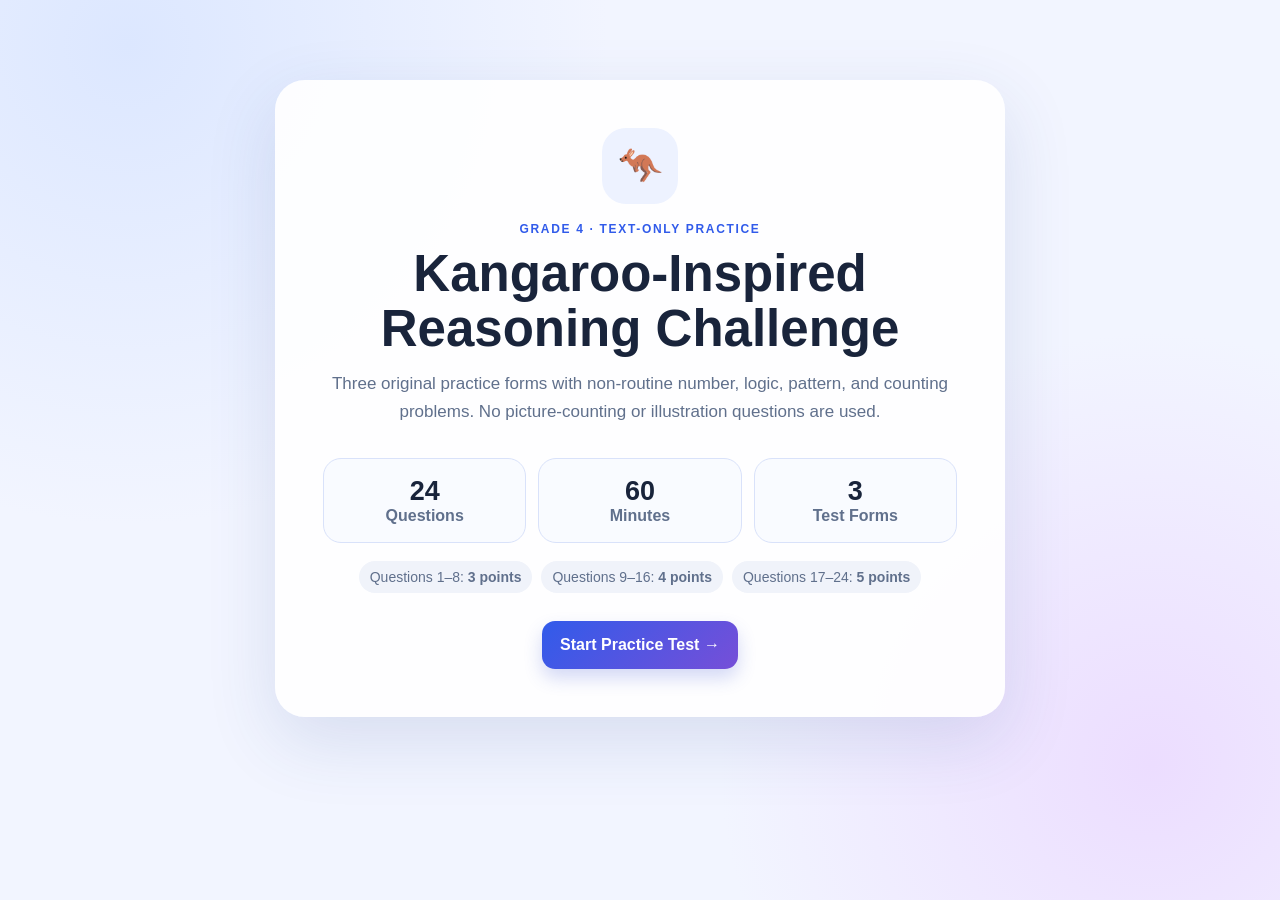
==== commit 8ef1a73a: "Kangaroo Test Finalised" ====
--- a/kangaroo-test.html
+++ b/kangaroo-test.html
@@ -2,24 +2,21 @@
 <html lang="en">
 <head>
   <meta charset="utf-8">
-  <meta name="viewport" content="width=device-width, initial-scale=1">
-  <title>Kangaroo Practice | Grade 3-4</title>
-
-  <link rel="preconnect" href="https://fonts.googleapis.com">
-  <link rel="preconnect" href="https://fonts.gstatic.com" crossorigin>
-  <link href="https://fonts.googleapis.com/css2?family=Nunito:wght@500;600;700;800;900&display=swap" rel="stylesheet">
+  <meta name="viewport" content="width=device-width,initial-scale=1">
+  <title>Kangaroo-Inspired Grade 4 Reasoning Challenge</title>
 
   <style>
     :root {
-      --ink:#18243d;
-      --muted:#65718a;
-      --blue:#3867f4;
-      --violet:#7757df;
+      --ink:#19243b;
+      --muted:#60708c;
+      --blue:#315bea;
+      --violet:#764fd8;
+      --canvas:#f2f5ff;
       --paper:#fff;
-      --canvas:#f1f5ff;
-      --line:#dce5fc;
-      --correct:#16875a;
-      --wrong:#d04e56;
+      --line:#d9e2fa;
+      --correct:#16865a;
+      --wrong:#c84f59;
+      --gold:#a96000;
     }
 
     * { box-sizing:border-box; }
@@ -27,51 +24,45 @@
     body {
       margin:0;
       min-height:100vh;
+      font-family:Arial,system-ui,sans-serif;
+      color:var(--ink);
       background:
-        radial-gradient(circle at 12% 10%,#dce7ff 0,transparent 28rem),
-        radial-gradient(circle at 88% 80%,#eadfff 0,transparent 28rem),
+        radial-gradient(circle at 10% 5%,#dce7ff 0,transparent 30rem),
+        radial-gradient(circle at 90% 85%,#ecddff 0,transparent 27rem),
         var(--canvas);
-      color:var(--ink);
-      font-family:Nunito,system-ui,sans-serif;
-    }
-
-    button,a { font:inherit; }
+    }
+
+    button { font:inherit; }
+    button:focus-visible { outline:3px solid #7ba5ff; outline-offset:3px; }
+    .hidden { display:none!important; }
 
     .shell {
       width:min(960px,calc(100% - 32px));
-      margin:0 auto;
-      padding:28px 0 64px;
-    }
-
-    .back-link {
-      color:var(--muted);
-      font-weight:800;
-      text-decoration:none;
+      margin:auto;
+      padding:32px 0 64px;
     }
 
     .screen { margin-top:24px; }
-    .hidden { display:none !important; }
-
-    .intro-screen,
-    .result-screen {
-      max-width:720px;
-      margin:52px auto 0;
+
+    .intro,.result {
+      max-width:730px;
+      margin:48px auto 0;
       padding:48px;
       text-align:center;
-      background:rgba(255,255,255,.88);
-      border-radius:32px;
+      background:rgba(255,255,255,.92);
+      border-radius:30px;
       box-shadow:0 24px 70px rgba(53,78,150,.14);
     }
 
-    .hero-mark {
+    .icon {
       display:grid;
       place-items:center;
-      width:78px;
-      height:78px;
+      width:76px;
+      height:76px;
       margin:0 auto 18px;
       border-radius:24px;
-      background:#eef2ff;
-      font-size:40px;
+      background:#edf2ff;
+      font-size:36px;
     }
 
     .eyebrow {
@@ -84,82 +75,78 @@
 
     h1 {
       margin:10px 0 14px;
-      font-size:clamp(32px,5vw,52px);
-      line-height:1.05;
-    }
-
-    .intro-copy {
-      margin:0 auto;
+      font-size:clamp(32px,5vw,51px);
+      line-height:1.08;
+    }
+
+    .copy {
       max-width:620px;
+      margin:auto;
       color:var(--muted);
-      font-size:18px;
+      font-size:17px;
       line-height:1.65;
     }
 
-    .test-facts {
+    .facts {
       display:grid;
       grid-template-columns:repeat(3,1fr);
       gap:12px;
       margin:32px 0 18px;
     }
 
-    .test-facts div {
-      padding:17px;
+    .facts div {
+      padding:17px 10px;
       border:1px solid var(--line);
       border-radius:18px;
       background:#f9fbff;
     }
 
-    .test-facts strong,
-    .test-facts span {
-      display:block;
-    }
-
-    .test-facts strong { font-size:27px; }
-
-    .test-facts span {
-      color:var(--muted);
-      font-weight:700;
-    }
-
-    .scoring-note {
+    .facts strong,.facts span { display:block; }
+    .facts strong { font-size:27px; }
+    .facts span { color:var(--muted); font-weight:700; }
+
+    .notes {
       display:flex;
       flex-wrap:wrap;
       justify-content:center;
-      gap:10px;
+      gap:9px;
       margin:18px 0 28px;
       color:var(--muted);
       font-size:14px;
     }
 
-    .scoring-note span {
+    .notes span {
       padding:8px 11px;
-      border-radius:100px;
+      border-radius:999px;
       background:#f0f3fa;
     }
 
-    .primary-button,
-    .secondary-button {
+    .primary,.secondary,.flag-button {
       display:inline-flex;
       align-items:center;
       justify-content:center;
-      gap:9px;
-      min-height:52px;
-      padding:0 22px;
+      min-height:48px;
+      padding:0 18px;
       border:0;
-      border-radius:14px;
+      border-radius:13px;
+      cursor:pointer;
+      font-weight:900;
+    }
+
+    .primary {
+      color:#fff;
       background:linear-gradient(135deg,var(--blue),var(--violet));
-      color:#fff;
-      font-weight:900;
-      cursor:pointer;
-      text-decoration:none;
       box-shadow:0 9px 18px rgba(60,83,209,.22);
     }
 
-    .secondary-button {
+    .secondary,.flag-button {
+      color:var(--blue);
       background:#edf2ff;
-      color:var(--blue);
-      box-shadow:none;
+    }
+
+    .flag-button.flagged {
+      color:#8b5a00;
+      background:#fff1cf;
     }
 
     .test-header {
@@ -169,47 +156,129 @@
       gap:18px;
     }
 
-    .question-status {
+    .status {
       margin:4px 0 0;
+      font-size:20px;
       font-weight:900;
-      font-size:20px;
-    }
-
-    .timer-wrap {
-      display:flex;
-      align-items:center;
-      gap:8px;
+    }
+
+    .timer {
       padding:11px 15px;
       border-radius:14px;
+      color:var(--blue);
       background:#fff;
-      color:var(--blue);
-    }
-
-    .progress-track {
+      font-weight:900;
+    }
+
+    .timer.low {
+      color:#bd4646;
+      background:#fff1f1;
+    }
+
+    .progress {
       height:9px;
-      margin:19px 0 27px;
+      margin:19px 0 20px;
       overflow:hidden;
       border-radius:999px;
       background:#dbe4fb;
     }
 
-    .progress-track div {
+    .progress div {
       height:100%;
       width:0;
       border-radius:inherit;
       background:linear-gradient(90deg,var(--blue),#9b62ed);
-    }
-
-    .question-card {
-      padding:34px;
+      transition:width .2s;
+    }
+
+    .navigator {
+      padding:16px;
+      margin-bottom:18px;
+      border:1px solid var(--line);
+      border-radius:18px;
+      background:rgba(255,255,255,.76);
+    }
+
+    .navigator-top {
+      display:flex;
+      justify-content:space-between;
+      gap:10px;
+      align-items:center;
+      margin-bottom:10px;
+      color:var(--muted);
+      font-size:13px;
+      font-weight:800;
+    }
+
+    .key {
+      display:flex;
+      gap:8px;
+      flex-wrap:wrap;
+    }
+
+    .key span {
+      display:inline-flex;
+      align-items:center;
+      gap:4px;
+    }
+
+    .key i {
+      display:inline-block;
+      width:10px;
+      height:10px;
+      border:1px solid #b5c3e7;
+      border-radius:3px;
+      background:#fff;
+    }
+
+    .key .answered-key {
+      border-color:#8aa8ee;
+      background:#b9cdfd;
+    }
+
+    .key .flagged-key {
+      border-color:#dbaf47;
+      background:#ffe3a5;
+    }
+
+    .nav-grid {
+      display:grid;
+      grid-template-columns:repeat(12,1fr);
+      gap:7px;
+    }
+
+    .nav-item {
+      min-height:33px;
+      border:1px solid #bdcaec;
+      border-radius:8px;
+      background:#fff;
+      color:var(--muted);
+      cursor:pointer;
+      font-weight:900;
+    }
+
+    .nav-item.answered {
+      border-color:#7fa1ef;
+      color:#234aa9;
+      background:#dfe9ff;
+    }
+
+    .nav-item.flagged { box-shadow:inset 0 -4px #f0bd40; }
+
+    .nav-item.current {
+      outline:3px solid var(--blue);
+      outline-offset:1px;
+    }
+
+    .card {
+      padding:35px;
+      border-radius:28px;
       background:var(--paper);
-      border-radius:28px;
       box-shadow:0 18px 52px rgba(51,75,135,.13);
     }
 
-    .question-meta {
+    .meta {
       display:flex;
-      align-items:center;
       justify-content:space-between;
       gap:12px;
       color:var(--muted);
@@ -217,39 +286,21 @@
       font-weight:800;
     }
 
-    .point-badge {
+    .points {
       padding:7px 10px;
       border-radius:9px;
+      color:var(--gold);
       background:#fff3d9;
-      color:#a56200;
-    }
-
-    .question-card h2 {
-      margin:18px 0 22px;
+    }
+
+    #question {
+      margin:20px 0 26px;
       font-size:clamp(21px,3vw,28px);
-      line-height:1.35;
-    }
-
-    .illustration {
-      min-height:150px;
-      margin:0 0 24px;
-      padding:14px;
-      overflow:auto;
-      border:1px solid var(--line);
-      border-radius:20px;
-      background:#f9fbff;
-      text-align:center;
-    }
-
-    .illustration svg {
-      width:min(100%,560px);
-      height:auto;
-      max-height:260px;
+      line-height:1.42;
     }
 
     .options {
       display:grid;
-      grid-template-columns:1fr;
       gap:10px;
     }
 
@@ -268,12 +319,14 @@
       font-weight:800;
     }
 
+    .option:hover { border-color:#aebff1; }
+
     .option.selected {
       border-color:var(--blue);
       background:#edf2ff;
     }
 
-    .option-letter {
+    .letter {
       display:grid;
       place-items:center;
       flex:0 0 28px;
@@ -285,16 +338,24 @@
       font-size:13px;
     }
 
-    .option.selected .option-letter {
+    .option.selected .letter {
+      color:#fff;
       background:var(--blue);
-      color:#fff;
-    }
-
-    .test-controls {
+    }
+
+    .controls {
       display:flex;
+      align-items:center;
       justify-content:space-between;
-      gap:14px;
+      gap:10px;
       margin-top:24px;
+    }
+
+    .control-right {
+      display:flex;
+      gap:10px;
+      flex-wrap:wrap;
+      justify-content:flex-end;
     }
 
     .text-button {
@@ -302,11 +363,16 @@
       border:0;
       color:var(--muted);
       background:transparent;
+      cursor:pointer;
       font-weight:900;
-      cursor:pointer;
-    }
-
-    .score-orb {
+    }
+
+    .text-button:disabled {
+      opacity:.45;
+      cursor:not-allowed;
+    }
+
+    .score {
       display:grid;
       place-items:center;
       width:164px;
@@ -317,1297 +383,1229 @@
       background:#f8faff;
     }
 
-    .score-orb strong {
+    .score strong {
+      color:var(--blue);
       font-size:47px;
       line-height:1;
-      color:var(--blue);
-    }
-
-    .review-list {
+    }
+
+    .score span {
+      margin-top:-31px;
+      color:var(--muted);
+      font-weight:700;
+    }
+
+    .review {
       display:grid;
-      gap:10px;
+      gap:12px;
       margin:30px 0;
       text-align:left;
     }
 
     .review-item {
+      padding:15px;
+      border-radius:14px;
+      background:#f8faff;
+    }
+
+    .review-item.correct { border-left:5px solid var(--correct); }
+    .review-item.wrong { border-left:5px solid var(--wrong); }
+
+    .review-top {
       display:flex;
       justify-content:space-between;
       gap:15px;
-      padding:14px;
-      border-radius:14px;
-      background:#f8faff;
-      font-weight:800;
-    }
-
-    .review-item.correct { border-left:5px solid var(--correct); }
-    .review-item.wrong { border-left:5px solid var(--wrong); }
-
-    .result-actions {
+      font-weight:900;
+    }
+
+    .review-item p {
+      margin:8px 0 0;
+      color:var(--muted);
+      line-height:1.45;
+    }
+
+    .actions {
       display:flex;
-      flex-wrap:wrap;
       justify-content:center;
       gap:12px;
-    }
-
-    @media (max-width:600px) {
+      flex-wrap:wrap;
+    }
+
+    .modal-wrap {
+      position:fixed;
+      z-index:10;
+      inset:0;
+      display:grid;
+      place-items:center;
+      padding:18px;
+      background:rgba(22,32,58,.52);
+    }
+
+    .modal {
+      width:min(500px,100%);
+      padding:29px;
+      border-radius:24px;
+      background:#fff;
+      box-shadow:0 25px 80px rgba(0,0,0,.25);
+    }
+
+    .modal h2 { margin:0 0 10px; }
+
+    .modal p {
+      color:var(--muted);
+      line-height:1.55;
+    }
+
+    .modal-actions {
+      display:flex;
+      justify-content:flex-end;
+      gap:10px;
+      margin-top:22px;
+      flex-wrap:wrap;
+    }
+
+    @media(max-width:650px) {
       .shell { width:min(100% - 20px,960px); }
-      .intro-screen,.result-screen,.question-card { padding:26px 18px; }
-      .question-meta { align-items:flex-start; flex-direction:column; }
+      .intro,.result,.card { padding:27px 19px; }
+      .facts { gap:7px; }
+      .facts strong { font-size:23px; }
+      .meta { flex-direction:column; }
+      .navigator-top { align-items:flex-start; flex-direction:column; }
+      .nav-grid { grid-template-columns:repeat(8,1fr); }
+      .controls { align-items:flex-start; flex-direction:column; }
+      .control-right { width:100%; justify-content:space-between; }
+      .test-header { align-items:flex-start; }
+      .timer { padding:9px 11px; }
     }
   </style>
 </head>
 
 <body>
   <main class="shell">
-    <a class="back-link" href="index.html">← Back to MathMind AI</a>
-
-    <section id="intro-screen" class="screen intro-screen">
-      <div class="hero-mark">🦘</div>
-      <p class="eyebrow">GRADE 3-4 PRACTICE</p>
-      <h1>Kangaroo Challenge</h1>
-      <p class="intro-copy">
-        A 24-question mathematical reasoning test with visual puzzles,
-        number sense, logic, and spatial-thinking problems.
+
+    <section id="introScreen" class="screen intro">
+      <div class="icon">🦘</div>
+      <p class="eyebrow">GRADE 4 · TEXT-ONLY PRACTICE</p>
+      <h1>Kangaroo-Inspired Reasoning Challenge</h1>
+
+      <p class="copy">
+        Three original practice forms with non-routine number, logic, pattern,
+        and counting problems. No picture-counting or illustration questions are used.
       </p>
 
-      <div class="test-facts">
-        <div><strong>24</strong><span>questions</span></div>
-        <div><strong>60</strong><span>minutes</span></div>
-        <div><strong>5</strong><span>choices each</span></div>
+      <div class="facts">
+        <div><strong>24</strong><span>Questions</span></div>
+        <div><strong>60</strong><span>Minutes</span></div>
+        <div><strong>3</strong><span>Test Forms</span></div>
       </div>
 
-      <div class="scoring-note">
+      <div class="notes">
         <span>Questions 1–8: <b>3 points</b></span>
         <span>Questions 9–16: <b>4 points</b></span>
         <span>Questions 17–24: <b>5 points</b></span>
       </div>
 
-      <button id="start-test" class="primary-button">
-        Start Kangaroo Test →
+      <button id="startBtn" class="primary" type="button">
+        Start Practice Test →
       </button>
     </section>
 
-    <section id="test-screen" class="screen hidden">
+    <section id="testScreen" class="screen hidden">
       <header class="test-header">
         <div>
-          <p class="eyebrow">KANGAROO CHALLENGE</p>
-          <p id="question-status" class="question-status">Question 1 of 24</p>
+          <p id="formLabel" class="eyebrow">PRACTICE FORM A</p>
+          <p id="status" class="status">Question 1 of 24</p>
         </div>
 
-        <div class="timer-wrap">
-          <span>⏱</span>
-          <strong id="timer">60:00</strong>
+        <div id="timerBox" class="timer">
+          ⏱ <span id="timer">60:00</span>
         </div>
       </header>
 
-      <div class="progress-track">
-        <div id="progress-fill"></div>
-      </div>
-
-      <article class="question-card">
-        <div class="question-meta">
-          <span id="point-value" class="point-badge">3 points</span>
-          <span id="pattern-label">Visual reasoning</span>
+      <div class="progress"><div id="progressFill"></div></div>
+
+      <aside class="navigator">
+        <div class="navigator-top">
+          <span>Question navigator</span>
+
+          <span class="key">
+            <span><i></i>Unanswered</span>
+            <span><i class="answered-key"></i>Answered</span>
+            <span><i class="flagged-key"></i>Flagged</span>
+          </span>
         </div>
 
-        <h2 id="question-text">Loading question…</h2>
-        <div id="illustration" class="illustration"></div>
+        <div id="navGrid" class="nav-grid"></div>
+      </aside>
+
+      <article class="card">
+        <div class="meta">
+          <span id="pointValue" class="points">3 points</span>
+          <span id="category">Number reasoning</span>
+        </div>
+
+        <h2 id="question">Loading question...</h2>
         <div id="options" class="options"></div>
       </article>
 
-      <footer class="test-controls">
-        <button id="previous-button" class="text-button" type="button">
+      <footer class="controls">
+        <button id="previousBtn" class="text-button" type="button">
           ← Previous
         </button>
 
-        <button id="next-button" class="primary-button" type="button">
-          Next question →
-        </button>
+        <div class="control-right">
+          <button id="flagBtn" class="flag-button" type="button">
+            ☆ Flag for review
+          </button>
+
+          <button id="finishBtn" class="secondary" type="button">
+            Finish test
+          </button>
+
+          <button id="nextBtn" class="primary" type="button">
+            Next question →
+          </button>
+        </div>
       </footer>
     </section>
 
-    <section id="result-screen" class="screen result-screen hidden">
-      <div class="hero-mark">🎉</div>
+    <section id="resultScreen" class="screen result hidden">
+      <div class="icon">🎯</div>
       <p class="eyebrow">TEST COMPLETE</p>
-      <h1>Your Kangaroo Challenge result</h1>
-
-      <div class="score-orb">
-        <strong id="score-value">0</strong>
+      <h1>Your Result</h1>
+
+      <div class="score">
+        <strong id="scoreValue">0</strong>
         <span>points</span>
       </div>
 
-      <p id="result-summary" class="intro-copy"></p>
-      <div id="review-list" class="review-list"></div>
-
-      <div class="result-actions">
-        <button id="try-again" class="primary-button">Try another test</button>
-        <a class="secondary-button" href="index.html">Return to MathMind AI</a>
+      <p id="summary" class="copy"></p>
+      <div id="review" class="review"></div>
+
+      <div class="actions">
+        <button id="restartBtn" class="primary" type="button">
+          Start another form
+        </button>
       </div>
     </section>
   </main>
 
-<script>
+  <div id="finishModal" class="modal-wrap hidden">
+    <section class="modal">
+      <h2>Finish this test?</h2>
+      <p id="finishText"></p>
+
+      <div class="modal-actions">
+        <button id="reviewBtn" class="secondary" type="button">
+          Review unanswered
+        </button>
+
+        <button id="cancelBtn" class="secondary" type="button">
+          Keep working
+        </button>
+
+        <button id="submitBtn" class="primary" type="button">
+          Submit test
+        </button>
+      </div>
+    </section>
+  </div>
+
+  <script>
     "use strict";
-    
+
     const TOTAL = 24;
+    const TEST_SECONDS = 60 * 60;
     const LETTERS = ["A", "B", "C", "D", "E"];
-    
+
     const $ = (id) => document.getElementById(id);
-    const range = (n) => Array.from({length:n}, (_, i) => i);
-    
+
     const shuffle = (items) => {
       const a = [...items];
-    
+
       for (let i = a.length - 1; i > 0; i--) {
         const j = Math.floor(Math.random() * (i + 1));
         [a[i], a[j]] = [a[j], a[i]];
       }
-    
+
       return a;
     };
-    
-    const points = (index) => index < 8 ? 3 : index < 16 ? 4 : 5;
-    
-    /* This always keeps the correct answer and four different wrong answers. */
-    const choices = (answer, alternatives) => {
-      const correct = String(answer);
-    
-      const wrongs = shuffle(
-        [...new Set(alternatives.map(String))]
-          .filter((option) => option !== correct)
-      ).slice(0, 4);
-    
-      return shuffle([correct, ...wrongs]);
-    };
-    
-    /* This makes five numerical options and guarantees the correct one is present. */
-    const numbers = (answer, step = 1) => {
-      const wrongs = [];
-      let distance = 1;
-    
-      while (wrongs.length < 4) {
-        const lower = answer - distance * step;
-        const higher = answer + distance * step;
-    
-        if (lower >= 0 && lower !== answer) wrongs.push(lower);
-        if (higher !== answer) wrongs.push(higher);
-    
-        distance++;
-      }
-    
-      return choices(answer, wrongs);
-    };
-    
-    const svg = (content, w = 520, h = 190) =>
-      `<svg viewBox="0 0 ${w} ${h}" role="img" xmlns="http://www.w3.org/2000/svg">${content}</svg>`;
-    
-    const label = (x, y, value, size = 16, fill = "#24334f") =>
-      `<text x="${x}" y="${y}" text-anchor="middle" font-family="Nunito,Arial,sans-serif" font-size="${size}" font-weight="800" fill="${fill}">${value}</text>`;
-    
-    const dot = (x, y, r = 14, fill = "#5B8DEF") =>
-      `<circle cx="${x}" cy="${y}" r="${r}" fill="${fill}"/>`;
-    
-    const palette = [
-      "#5B8DEF",
-      "#FF9F68",
-      "#8D6CE8",
-      "#37B98C",
-      "#E5669B",
-      "#F1BE4C"
+
+    const makeOptions = (answer, wrong) =>
+      [String(answer), ...wrong.map(String)];
+
+    const numberOptions = (answer, deltas) =>
+      makeOptions(answer, deltas.map(d => answer + d));
+
+    const variant = (values, form) => values[form];
+
+    function q1(form) {
+      const x = variant([
+        { lo:40, hi:50, first:6, second:5, rem:2, answer:42 },
+        { lo:50, hi:60, first:9, second:4, rem:2, answer:54 },
+        { lo:30, hi:40, first:5, second:4, rem:3, answer:35 }
+      ], form);
+
+      return {
+        points:3,
+        category:"Remainders",
+        prompt:`A treasure box has more than ${x.lo} but fewer than ${x.hi} coins. They can be shared equally among ${x.first} children. When they are shared among ${x.second} children, ${x.rem} coin${x.rem === 1 ? "" : "s"} remain. How many coins are in the box?`,
+        answer:String(x.answer),
+        wrong:numberOptions(x.answer, [-2, -1, 1, 2]).slice(1),
+        explain:`${x.answer} is divisible by ${x.first} and leaves ${x.rem} when divided by ${x.second}.`
+      };
+    }
+
+    function q2(form) {
+      const x = variant([
+        { text:"5□1", divisor:3, answer:0, wrong:[1,2,4,5], kind:"possible" },
+        { text:"4□8", divisor:9, answer:6, wrong:[3,5,7,9], kind:"possible" },
+        { text:"7□3", divisor:3, answer:8, wrong:[5,6,7,9], kind:"greatest possible" }
+      ], form);
+
+      const sum =
+        [...x.text]
+          .filter(c => c !== "□")
+          .reduce((total, digit) => total + Number(digit), 0) + x.answer;
+
+      return {
+        points:3,
+        category:"Digit rules",
+        prompt:`The number ${x.text} is divisible by ${x.divisor}. What is the ${x.kind} digit that can replace □?`,
+        answer:String(x.answer),
+        wrong:x.wrong.map(String),
+        explain:`The digits must add to a multiple of ${x.divisor}. With ${x.answer}, the digit sum is ${sum}.`
+      };
+    }
+
+    function q3(form) {
+      const x = variant([
+        {
+          digits:"2, 5, and 7",
+          rule:"greatest number less than 800 that is even",
+          answer:752,
+          wrong:[725,572,527,775]
+        },
+        {
+          digits:"1, 6, and 9",
+          rule:"smallest number greater than 600 that is odd",
+          answer:619,
+          wrong:[691,916,961,169]
+        },
+        {
+          digits:"3, 4, and 8",
+          rule:"smallest number greater than 400 that is even",
+          answer:438,
+          wrong:[483,834,843,348]
+        }
+      ], form);
+
+      return {
+        points:3,
+        category:"Place value",
+        prompt:`Use the digits ${x.digits} exactly once. Which number is the ${x.rule}?`,
+        answer:String(x.answer),
+        wrong:x.wrong.map(String),
+        explain:"Arrange the hundreds digit first to meet the size rule, then use the units digit to meet the even or odd rule."
+      };
+    }
+
+    function q4(form) {
+      const x = variant([
+        {
+          prompt:"Four books A, B, C, and D lie from left to right. A is immediately before C. B is after C. D is not first.",
+          answer:"A, C, B, D",
+          wrong:["D, A, C, B","C, A, B, D","A, B, C, D","B, C, A, D"]
+        },
+        {
+          prompt:"Four runners P, Q, R, and S finish in order. Q is immediately before R. P finishes after R. S is not last.",
+          answer:"S, Q, R, P",
+          wrong:["Q, R, P, S","S, R, Q, P","P, Q, R, S","Q, P, R, S"]
+        },
+        {
+          prompt:"Four cards W, X, Y, and Z lie from left to right. X is immediately before Y. W is before X. Z is after Y.",
+          answer:"W, X, Y, Z",
+          wrong:["X, Y, W, Z","W, Y, X, Z","W, X, Z, Y","Z, W, X, Y"]
+        }
+      ], form);
+
+      return {
+        points:3,
+        category:"Logic order",
+        prompt:`${x.prompt} Which order could be correct?`,
+        answer:x.answer,
+        wrong:x.wrong,
+        explain:"Only one choice satisfies every condition."
+      };
+    }
+
+    function q5(form) {
+      const x = variant([
+        { tens:90, hundreds:100, ask:"least", answer:85 },
+        { tens:140, hundreds:100, ask:"greatest", answer:149 },
+        { tens:60, hundreds:100, ask:"greatest", answer:64 }
+      ], form);
+
+      return {
+        points:3,
+        category:"Rounding",
+        prompt:`A whole number rounds to ${x.tens} to the nearest 10 and to ${x.hundreds} to the nearest 100. What is the ${x.ask} possible number?`,
+        answer:String(x.answer),
+        wrong:numberOptions(x.answer, [-2, -1, 1, 2]).slice(1),
+        explain:`Find the overlap between numbers that round to ${x.tens} and numbers that round to ${x.hundreds}.`
+      };
+    }
+
+    function q6(form) {
+      const x = variant([
+        { start:"1:25 p.m.", end:"3:20 p.m.", break:15, answer:100 },
+        { start:"9:40 a.m.", end:"11:30 a.m.", break:10, answer:100 },
+        { start:"2:15 p.m.", end:"4:05 p.m.", break:20, answer:90 }
+      ], form);
+
+      return {
+        points:3,
+        category:"Elapsed time",
+        prompt:`A show starts at ${x.start} and ends at ${x.end}. It includes one ${x.break}-minute break. How many minutes of the actual show are played?`,
+        answer:String(x.answer),
+        wrong:numberOptions(x.answer, [-10, -5, 5, 15]).slice(1),
+        explain:"First find the full elapsed time, then subtract the break."
+      };
+    }
+
+    function q7(form) {
+      const x = variant([
+        {
+          values:"3, 6, 10, 15, □",
+          answer:21,
+          rule:"The differences are +3, +4, +5, so the next difference is +6."
+        },
+        {
+          values:"2, 5, 11, 23, □",
+          answer:47,
+          rule:"Each term is twice the previous term plus 1."
+        },
+        {
+          values:"81, 72, 60, 45, □",
+          answer:27,
+          rule:"The amounts subtracted are 9, 12, 15, then 18."
+        }
+      ], form);
+
+      return {
+        points:3,
+        category:"Patterns",
+        prompt:`What number replaces □ in this pattern: ${x.values}?`,
+        answer:String(x.answer),
+        wrong:numberOptions(x.answer, [-6, -3, 3, 6]).slice(1),
+        explain:x.rule
+      };
+    }
+
+    function q8(form) {
+      const x = variant([
+        {
+          cards:"2, 4, 6, 8, and 10",
+          sum:14,
+          answer:2,
+          rule:"The pairs are 4 + 10 and 6 + 8."
+        },
+        {
+          cards:"1, 3, 5, 7, and 9",
+          sum:10,
+          answer:2,
+          rule:"The pairs are 1 + 9 and 3 + 7."
+        },
+        {
+          cards:"1, 3, 5, 7, and 9",
+          sum:12,
+          answer:2,
+          rule:"The pairs are 3 + 9 and 5 + 7."
+        }
+      ], form);
+
+      return {
+        points:3,
+        category:"Systematic counting",
+        prompt:`A student chooses two different cards from ${x.cards}. How many pairs have a total of ${x.sum}?`,
+        answer:String(x.answer),
+        wrong:["1","3","4","5"],
+        explain:x.rule
+      };
+    }
+
+    function q9(form) {
+      const x = variant([
+        { people:5, answer:10 },
+        { people:6, answer:15 },
+        { people:7, answer:21 }
+      ], form);
+
+      return {
+        points:4,
+        category:"Counting pairs",
+        prompt:`${x.people} children each play one game against every other child exactly once. How many games are played?`,
+        answer:String(x.answer),
+        wrong:numberOptions(x.answer, [-3, -1, 1, 3]).slice(1),
+        explain:`Count new games in order: ${Array.from({length:x.people - 1}, (_, i) => x.people - 1 - i).join(" + ")} = ${x.answer}.`
+      };
+    }
+
+    function q10(form) {
+      const x = variant([
+        {
+          coins:7,
+          total:46,
+          answer:3,
+          check:"1 penny, 3 nickels, and 3 dimes"
+        },
+        {
+          coins:8,
+          total:56,
+          answer:4,
+          check:"1 penny, 3 nickels, and 4 dimes"
+        },
+        {
+          coins:8,
+          total:42,
+          answer:2,
+          check:"2 pennies, 4 nickels, and 2 dimes"
+        }
+      ], form);
+
+      return {
+        points:4,
+        category:"Money logic",
+        prompt:`There are exactly ${x.coins} coins: pennies, nickels, and dimes. There is at least one of each type, and together they are worth ${x.total} cents. How many are dimes?`,
+        answer:String(x.answer),
+        wrong:numberOptions(x.answer, [-2, -1, 1, 2]).slice(1),
+        explain:`${x.check} make ${x.coins} coins worth ${x.total} cents.`
+      };
+    }
+
+    function q11(form) {
+      const x = variant([
+        { length:6, width:4, answer:16 },
+        { length:7, width:3, answer:16 },
+        { length:8, width:5, answer:22 }
+      ], form);
+
+      return {
+        points:4,
+        category:"Boundary counting",
+        prompt:`A rectangle is tiled with unit squares. It is ${x.length} tiles long and ${x.width} tiles wide. How many tiles touch the outside edge?`,
+        answer:String(x.answer),
+        wrong:numberOptions(x.answer, [-2, -1, 2, 4]).slice(1),
+        explain:`Count the four sides, then do not count corner tiles twice: ${x.length} + ${x.length} + ${x.width} + ${x.width} − 4 = ${x.answer}.`
+      };
+    }
+
+    function q12(form) {
+      const x = variant([
+        {
+          a:"twice",
+          c:"4 more",
+          total:36,
+          answer:8,
+          check:"16, 8, and 12"
+        },
+        {
+          a:"three times",
+          c:"2 fewer",
+          total:33,
+          answer:7,
+          check:"21, 7, and 5"
+        },
+        {
+          a:"3 more than twice",
+          c:"1 more",
+          total:40,
+          answer:9,
+          check:"21, 9, and 10"
+        }
+      ], form);
+
+      return {
+        points:4,
+        category:"Relationships",
+        prompt:`Three baskets hold ${x.total} apples. Basket A has ${x.a} as many apples as Basket B. Basket C has ${x.c} apples than Basket B. How many apples are in Basket B?`,
+        answer:String(x.answer),
+        wrong:numberOptions(x.answer, [-2, -1, 1, 2]).slice(1),
+        explain:`If Basket B has ${x.answer}, the three baskets contain ${x.check}, which total ${x.total}.`
+      };
+    }
+
+    function q13(form) {
+      const x = variant([
+        { sum:50, diff:14, answer:32 },
+        { sum:76, diff:18, answer:47 },
+        { sum:92, diff:26, answer:59 }
+      ], form);
+
+      return {
+        points:4,
+        category:"Sum and difference",
+        prompt:`Two numbers have a sum of ${x.sum} and a difference of ${x.diff}. What is the larger number?`,
+        answer:String(x.answer),
+        wrong:numberOptions(x.answer, [-3, -1, 1, 3]).slice(1),
+        explain:`Add the sum and difference, then halve: (${x.sum} + ${x.diff}) ÷ 2 = ${x.answer}.`
+      };
+    }
+
+    function q14(form) {
+      const x = variant([
+        { day:"Tuesday", date:25, answer:"Friday", shift:3 },
+        { day:"Thursday", date:18, answer:"Sunday", shift:3 },
+        { day:"Saturday", date:30, answer:"Sunday", shift:1 }
+      ], form);
+
+      return {
+        points:4,
+        category:"Calendar patterns",
+        prompt:`The 1st day of a month is a ${x.day}. What day of the week is the ${x.date}th day of that month?`,
+        answer:x.answer,
+        wrong:["Monday","Tuesday","Wednesday","Thursday","Friday","Saturday","Sunday"]
+          .filter(day => day !== x.answer)
+          .slice(0, 4),
+        explain:`The ${x.date}th day is ${x.date - 1} days after the 1st. That is the same as moving ${x.shift} days forward in the weekly cycle.`
+      };
+    }
+
+    function q15(form) {
+      const x = variant([
+        { right:3, up:2, answer:10 },
+        { right:2, up:2, answer:6 },
+        { right:3, up:1, answer:4 }
+      ], form);
+
+      return {
+        points:4,
+        category:"Path counting",
+        prompt:`A robot travels from one corner of a rectangle to the opposite corner by making exactly ${x.right} moves right and ${x.up} moves up. It never moves left or down. How many different routes can it take?`,
+        answer:String(x.answer),
+        wrong:numberOptions(x.answer, [-2, -1, 1, 2]).slice(1),
+        explain:`Choose where the ${x.up} upward moves go among the ${x.right + x.up} total moves. There are ${x.answer} routes.`
+      };
+    }
+
+    function q16(form) {
+      const x = variant([
+        {
+          prompt:"A two-digit number is greater than 50, has digits that add to 9, and is divisible by 5. Which number could it be?",
+          answer:"90",
+          wrong:["45","54","63","72"],
+          rule:"Only 90 is greater than 50, has digit sum 9, and ends in 0 or 5."
+        },
+        {
+          prompt:"A two-digit number is between 50 and 80, has digits that add to 10, and is even. Which number could it be?",
+          answer:"64",
+          wrong:["46","55","73","82"],
+          rule:"64 is in the range, has digit sum 10, and is even."
+        },
+        {
+          prompt:"A two-digit number is between 30 and 60, has digits that add to 9, and is divisible by 5. Which number could it be?",
+          answer:"45",
+          wrong:["36","54","63","72"],
+          rule:"45 is in the range, has digit sum 9, and ends in 0 or 5."
+        }
+      ], form);
+
+      return {
+        points:4,
+        category:"Digit constraints",
+        prompt:x.prompt,
+        answer:x.answer,
+        wrong:x.wrong,
+        explain:x.rule
+      };
+    }
+
+    function q17(form) {
+      const x = variant([
+        { sum:11, diff:27, relation:"greater", answer:47 },
+        { sum:9, diff:27, relation:"smaller", answer:63 },
+        { sum:13, diff:45, relation:"greater", answer:49 }
+      ], form);
+
+      return {
+        points:5,
+        category:"Digit reasoning",
+        prompt:`A two-digit number has digits that add to ${x.sum}. Reversing its digits makes a number that is ${x.diff} ${x.relation}. What is the original number?`,
+        answer:String(x.answer),
+        wrong:numberOptions(x.answer, [-9, -2, 2, 9]).slice(1),
+        explain:"Reversing a two-digit number changes it by a multiple of 9. The digit conditions lead to the stated answer."
+      };
+    }
+
+    function q18(form) {
+      const x = variant([
+        {
+          name1:"Ada",
+          name2:"Bea",
+          past:4,
+          future:8,
+          mult1:3,
+          mult2:2,
+          answer:16,
+          older:40
+        },
+        {
+          name1:"Ira",
+          name2:"Noah",
+          past:4,
+          future:6,
+          mult1:4,
+          mult2:2,
+          answer:9,
+          older:24
+        },
+        {
+          name1:"Lina",
+          name2:"Omar",
+          past:5,
+          future:5,
+          mult1:3,
+          mult2:2,
+          answer:15,
+          older:35
+        }
+      ], form);
+
+      return {
+        points:5,
+        category:"Age reasoning",
+        prompt:`${x.past} years ago, ${x.name1} was ${x.mult1} times as old as ${x.name2}. In ${x.future} years, ${x.name1} will be ${x.mult2} times as old as ${x.name2}. How old is ${x.name2} now?`,
+        answer:String(x.answer),
+        wrong:numberOptions(x.answer, [-4, -2, 2, 4]).slice(1),
+        explain:`${x.name2} is ${x.answer} now and ${x.name1} is ${x.older}. Checking both time clues gives the required ratios.`
+      };
+    }
+
+    function q19(form) {
+      const x = variant([
+        {
+          total:30,
+          answer:3,
+          parts:"The next three numbers are twice it, one more than twice it, and two more than four times it."
+        },
+        {
+          total:39,
+          answer:5,
+          parts:"The next three numbers are 3 more than it, one more than twice it, and three times it."
+        },
+        {
+          total:42,
+          answer:5,
+          parts:"The next three numbers are one less than twice it, two more than twice it, and one more than three times it."
+        }
+      ], form);
+
+      return {
+        points:5,
+        category:"Number relationships",
+        prompt:`Four positive whole numbers are arranged from smallest to largest and total ${x.total}. The smallest number is n. ${x.parts} What is n?`,
+        answer:String(x.answer),
+        wrong:numberOptions(x.answer, [-2, -1, 1, 2]).slice(1),
+        explain:"Use the relationships to test possible values of n until all four numbers total the stated amount."
+      };
+    }
+
+    function q20(form) {
+      const x = variant([
+        { total:28, move:3, times:2, answer:20 },
+        { total:36, move:4, times:2, answer:26 },
+        { total:40, move:5, times:2, answer:30 }
+      ], form);
+
+      return {
+        points:5,
+        category:"Working backwards",
+        prompt:`Two cups hold ${x.total} counters altogether. The first cup has more. If ${x.move} counters are moved from the first cup to the second cup ${x.times} times, the cups will have equal numbers. How many counters were in the first cup at the start?`,
+        answer:String(x.answer),
+        wrong:numberOptions(x.answer, [-4, -2, 2, 4]).slice(1),
+        explain:`After ${x.move * x.times} counters move, each cup has ${x.total / 2}. Add ${x.move * x.times} back to the first cup: ${x.answer}.`
+      };
+    }
+
+    function q21(form) {
+      const x = variant([
+        { max:9, sum:15, answer:8 },
+        { max:8, sum:12, answer:6 },
+        { max:10, sum:18, answer:10 }
+      ], form);
+
+      return {
+        points:5,
+        category:"Systematic counting",
+        prompt:`Lea chooses 3 different number cards from 1 through ${x.max}. How many possible sets have a total of ${x.sum}?`,
+        answer:String(x.answer),
+        wrong:numberOptions(x.answer, [-2, -1, 1, 2]).slice(1),
+        explain:"List the sets in increasing order of the smallest card. This avoids missing or repeating a set."
+      };
+    }
+
+    function q22(form) {
+      const x = variant([
+        {
+          shape1:"triangles",
+          shape2:"squares",
+          a:3,
+          b:2,
+          diff:3,
+          total:29,
+          answer:4
+        },
+        {
+          shape1:"stars",
+          shape2:"circles",
+          a:2,
+          b:3,
+          diff:2,
+          total:29,
+          answer:5
+        },
+        {
+          shape1:"hexagons",
+          shape2:"pentagons",
+          a:4,
+          b:1,
+          diff:1,
+          total:19,
+          answer:3
+        }
+      ], form);
+
+      const shape1 = x.shape1.slice(0, -1);
+      const shape2 = x.shape2.slice(0, -1);
+
+      return {
+        points:5,
+        category:"Balance reasoning",
+        prompt:`Each ${shape1} weighs ${x.diff} kg more than each ${shape2}. ${x.a} ${x.shape1} and ${x.b} ${x.shape2} weigh ${x.total} kg altogether. How much does one ${shape2} weigh?`,
+        answer:`${x.answer} kg`,
+        wrong:[
+          `${x.answer - 2} kg`,
+          `${x.answer - 1} kg`,
+          `${x.answer + 1} kg`,
+          `${x.answer + 2} kg`
+        ],
+        explain:`Replace each ${shape1} with a ${shape2} plus ${x.diff} kg, then find the equal ${shape2}s.`
+      };
+    }
+
+    function q23(form) {
+      const x = variant([
+        {
+          weights:"22 g, 23 g, 25 g, 34 g, and 36 g",
+          pair:"34 g and 36 g",
+          wrong:[
+            "22 g and 34 g",
+            "23 g and 34 g",
+            "25 g and 34 g",
+            "22 g and 36 g"
+          ],
+          total:140
+        },
+        {
+          weights:"15 g, 18 g, 22 g, 25 g, and 30 g",
+          pair:"25 g and 30 g",
+          wrong:[
+            "15 g and 25 g",
+            "18 g and 25 g",
+            "22 g and 25 g",
+            "15 g and 30 g"
+          ],
+          total:110
+        },
+        {
+          weights:"12 g, 18 g, 25 g, 27 g, and 28 g",
+          pair:"27 g and 28 g",
+          wrong:[
+            "12 g and 27 g",
+            "18 g and 27 g",
+            "25 g and 27 g",
+            "12 g and 28 g"
+          ],
+          total:110
+        }
+      ], form);
+
+      return {
+        points:5,
+        category:"Equal partitions",
+        prompt:`Five toys weigh ${x.weights}. They can be divided into two boxes of equal total weight. Which two toys must be in the same box?`,
+        answer:x.pair,
+        wrong:x.wrong,
+        explain:`The total weight is ${x.total} g, so each box must weigh ${x.total / 2} g. The pair ${x.pair} makes that total.`
+      };
+    }
+
+    function q24(form) {
+      const x = variant([
+        {
+          one:"red only",
+          two:"blue only",
+          mixed:"mixed",
+          answer:"the box labelled “mixed”"
+        },
+        {
+          one:"apples only",
+          two:"oranges only",
+          mixed:"mixed fruit",
+          answer:"the box labelled “mixed fruit”"
+        },
+        {
+          one:"circles only",
+          two:"triangles only",
+          mixed:"mixed shapes",
+          answer:"the box labelled “mixed shapes”"
+        }
+      ], form);
+
+      return {
+        points:5,
+        category:"Pure logic",
+        prompt:`Three boxes are labelled “${x.one}”, “${x.two}”, and “${x.mixed}”. Every label is wrong. You may take one item from one box to determine all three correct labels. From which labelled box should you take it?`,
+        answer:x.answer,
+        wrong:[
+          `the box labelled “${x.one}”`,
+          `the box labelled “${x.two}”`,
+          "any box",
+          "it is impossible"
+        ],
+        explain:`The box labelled “${x.mixed}” cannot be mixed because every label is wrong. One item from it identifies that box, and the other two labels follow.`
+      };
+    }
+
+    const factories = [
+      q1,q2,q3,q4,q5,q6,q7,q8,
+      q9,q10,q11,q12,q13,q14,q15,q16,
+      q17,q18,q19,q20,q21,q22,q23,q24
     ];
-    
-    function draw(d) {
-      if (d.type === "count") {
-        let s = "";
-    
-        range(d.count).forEach((i) => {
-          const x = 70 + (i % 8) * 55;
-          const y = 58 + Math.floor(i / 8) * 56;
-    
-          s += `
-            <polygon
-              points="${x},${y - 20} ${x + 6},${y - 6} ${x + 21},${y - 6}
-              ${x + 9},${y + 4} ${x + 14},${y + 20} ${x},${y + 11}
-              ${x - 14},${y + 20} ${x - 9},${y + 4} ${x - 21},${y - 6}
-              ${x - 6},${y - 6}"
-              fill="${d.color}"
-            />
-          `;
-        });
-    
-        return svg(`
-          <rect x="12" y="12" width="496" height="166" rx="20" fill="#f6f8ff"/>
-          ${s}
-        `);
-      }
-    
-      if (d.type === "value") {
-        let marks = "";
-    
-        range(d.shells).forEach((i) => {
-          marks += `
-            <path
-              d="M${72 + i * 62} 116 Q${92 + i * 62} 48 ${112 + i * 62} 116Z"
-              fill="#f4b183"
-              stroke="#a86d3d"
-              stroke-width="3"
-            />
-          `;
-        });
-    
-        range(d.marbles).forEach((i) => {
-          marks += dot(96 + i * 43, 148, 13, "#37B98C");
-        });
-    
-        return svg(`
-          ${marks}
-          ${label(390, 75, "shell = 5", 18, "#9b5d29")}
-          ${label(390, 112, "marble = 1", 18, "#258260")}
-          ${label(260, 176, "Find the total value", 16, "#65718a")}
-        `);
-      }
-    
-      if (d.type === "line") {
-        let s = `
-          <line x1="55" y1="90" x2="468" y2="90" stroke="#405271" stroke-width="4"/>
-        `;
-    
-        range(d.count).forEach((i) => {
-          const x = 65 + i * 395 / (d.count - 1);
-          const value = d.start + i * d.step;
-    
-          s += `
-            <line x1="${x}" y1="73" x2="${x}" y2="107" stroke="#405271" stroke-width="3"/>
-            ${label(x, 142, i === d.missing ? "?" : value, 19, i === d.missing ? "#E05A68" : "#24334f")}
-          `;
-        });
-    
-        return svg(s);
-      }
-    
-      if (d.type === "rect") {
-        const width = d.w * 35;
-        const height = d.h * 35;
-        const x = 260 - width / 2;
-        const y = 95 - height / 2;
-    
-        return svg(`
-          <rect x="${x}" y="${y}" width="${width}" height="${height}" rx="8"
-            fill="#dce8ff" stroke="#5273cb" stroke-width="4"/>
-          ${label(260, 30, `${d.w} units`, 18, "#2E5FEA")}
-          ${label(260, 173, `${d.h} units`, 18, "#2E5FEA")}
-        `);
-      }
-    
-      if (d.type === "shapes") {
-        const out = d.items.map((item, i) => {
-          const x = 60 + i * 75;
-    
-          if (item === "?") return label(x, 105, "?", 34, "#E05A68");
-          if (item === "circle") return dot(x, 95, 20, "#5B8DEF");
-    
-          if (item === "square") {
-            return `<rect x="${x - 19}" y="76" width="38" height="38" rx="5" fill="#FF9F68"/>`;
+
+    function validateBank() {
+      for (let form = 0; form < 3; form++) {
+        factories.forEach((factory, index) => {
+          const q = factory(form);
+          const all = makeOptions(q.answer, q.wrong);
+
+          if (all.length !== 5 || new Set(all).size !== 5) {
+            throw new Error(`Invalid choices in Form ${form + 1}, question ${index + 1}`);
           }
-    
-          return `<polygon points="${x},70 ${x + 23},113 ${x - 23},113" fill="#37B98C"/>`;
-        }).join("");
-    
-        return svg(`
-          <rect x="18" y="42" width="484" height="108" rx="18" fill="#f5f8ff"/>
-          ${out}
-        `);
-      }
-    
-      if (d.type === "clock") {
-        const cx = 260;
-        const cy = 95;
-        const radius = 82;
-        const hourAngle = (((d.hour % 12) + d.minute / 60) * 30 - 90) * Math.PI / 180;
-        const minuteAngle = (d.minute * 6 - 90) * Math.PI / 180;
-    
-        let ticks = "";
-    
-        range(12).forEach((i) => {
-          const angle = (i * 30 - 90) * Math.PI / 180;
-          ticks += label(
-            cx + Math.cos(angle) * 76,
-            cy + Math.sin(angle) * 76 + 5,
-            i === 0 ? 12 : i,
-            13
-          );
-        });
-    
-        return svg(`
-          <circle cx="${cx}" cy="${cy}" r="${radius}" fill="#fff" stroke="#5B8DEF" stroke-width="4"/>
-          ${ticks}
-          <line x1="${cx}" y1="${cy}"
-            x2="${cx + Math.cos(hourAngle) * 40}"
-            y2="${cy + Math.sin(hourAngle) * 40}"
-            stroke="#263550" stroke-width="7" stroke-linecap="round"/>
-          <line x1="${cx}" y1="${cy}"
-            x2="${cx + Math.cos(minuteAngle) * 61}"
-            y2="${cy + Math.sin(minuteAngle) * 61}"
-            stroke="#E5669B" stroke-width="4" stroke-linecap="round"/>
-          ${dot(cx, cy, 6, "#263550")}
-        `);
-      }
-    
-      if (d.type === "pizza") {
-        const cx = 260;
-        const cy = 95;
-        const radius = 76;
-        let pieces = "";
-    
-        range(d.slices).forEach((i) => {
-          const a = -Math.PI / 2 + i * 2 * Math.PI / d.slices;
-          const b = a + 2 * Math.PI / d.slices;
-    
-          const p1 = [cx + radius * Math.cos(a), cy + radius * Math.sin(a)];
-          const p2 = [cx + radius * Math.cos(b), cy + radius * Math.sin(b)];
-    
-          pieces += `
-            <path
-              d="M ${cx} ${cy} L ${p1[0]} ${p1[1]}
-              A ${radius} ${radius} 0 0 1 ${p2[0]} ${p2[1]} Z"
-              fill="${i < d.shaded ? "#FFB15E" : "#fff4db"}"
-              stroke="#986331"
-              stroke-width="2"
-            />
-          `;
-        });
-    
-        return svg(pieces);
-      }
-    
-      if (d.type === "tiles") {
-        let s = "";
-    
-        range(d.rows).forEach((y) => {
-          range(d.cols).forEach((x) => {
-            s += `
-              <rect x="${150 + x * 34}" y="${30 + y * 34}"
-                width="32" height="32" rx="3"
-                fill="${(x + y) % 2 ? "#dce8ff" : "#8ba9ef"}"/>
-            `;
-          });
-        });
-    
-        return svg(s);
-      }
-    
-      if (d.type === "muffinTrays") {
-        let s = "";
-    
-        range(d.trays).forEach((row) => {
-          const y = 18 + row * 34;
-    
-          s += `
-            <rect x="72" y="${y}" width="376" height="29" rx="10"
-              fill="#e8eefc" stroke="#7188c7" stroke-width="2"/>
-            ${label(48, y + 20, `Tray ${row + 1}`, 12, "#65718a")}
-          `;
-    
-          range(d.muffins).forEach((col) => {
-            const x = 102 + col * 60;
-    
-            s += `
-              <path
-                d="M${x - 15} ${y + 21} L${x - 10} ${y + 4}
-                Q${x} ${y - 6} ${x + 10} ${y + 4}
-                L${x + 15} ${y + 21}Z"
-                fill="#d98a4a"
-                stroke="#9a5827"
-                stroke-width="2"
-              />
-              <circle cx="${x}" cy="${y + 4}" r="6" fill="#f5c07a"/>
-            `;
-          });
-        });
-    
-        return svg(s, 520, 230);
-      }
-    
-      if (d.type === "coins") {
-        let s = "";
-    
-        range(d.count).forEach((i) => {
-          const x = 78 + (i % 7) * 59;
-          const y = 58 + Math.floor(i / 7) * 62;
-    
-          s += `
-            <circle cx="${x}" cy="${y}" r="22" fill="#f2c14e" stroke="#bc8520" stroke-width="3"/>
-            ${label(x, y + 6, d.value, 13, "#704900")}
-          `;
-        });
-    
-        return svg(s);
-      }
-    
-      if (d.type === "seats") {
-        let s = "";
-    
-        range(d.total).forEach((i) => {
-          const x = 75 + (i % 8) * 52;
-          const y = 46 + Math.floor(i / 8) * 60;
-          const occupied = i < d.occupied;
-    
-          s += `
-            <rect x="${x}" y="${y}" width="36" height="35" rx="6"
-              fill="${occupied ? "#5B8DEF" : "#edf2ff"}" stroke="#708ad0"/>
-            ${occupied ? `<circle cx="${x + 18}" cy="${y + 14}" r="8" fill="#dce8ff"/>` : ""}
-          `;
-        });
-    
-        return svg(s);
-      }
-    
-      if (d.type === "legs") {
-        const animal = (x, y, legs, fill) => `
-          <ellipse cx="${x}" cy="${y}" rx="30" ry="21" fill="${fill}"/>
-          ${range(legs).map((i) => `
-            <line
-              x1="${x - 18 + i * (36 / (legs - 1 || 1))}"
-              y1="${y + 16}"
-              x2="${x - 18 + i * (36 / (legs - 1 || 1))}"
-              y2="${y + 38}"
-              stroke="#263550"
-              stroke-width="4"
-            />
-          `).join("")}
-        `;
-    
-        return svg(`
-          ${range(d.cats).map((i) => animal(110 + i * 105, 80, 4, "#FF9F68")).join("")}
-          ${range(d.spiders).map((i) => animal(280 + i * 105, 80, 8, "#8D6CE8")).join("")}
-          ${label(260, 168, "Cats have 4 legs; spiders have 8 legs.", 16, "#65718a")}
-        `);
-      }
-    
-      if (d.type === "digits") {
-        return svg(
-          d.digits.map((value, i) => `
-            <rect x="${120 + i * 96}" y="55" width="72" height="75" rx="12"
-              fill="#eaf0ff" stroke="#6e8ade" stroke-width="3"/>
-            ${label(156 + i * 96, 103, value, 34, "#2E5FEA")}
-          `).join("")
-        );
-      }
-    
-      if (d.type === "cards") {
-        return svg(
-          d.cards.map((value, i) => `
-            <rect x="${100 + i * 86}" y="47" width="65" height="88" rx="11"
-              fill="#fff" stroke="#e5669b" stroke-width="4"/>
-            ${label(132 + i * 86, 100, value, 30, "#ca3f76")}
-          `).join("")
-        );
-      }
-    
-      if (d.type === "calendar") {
-        let s = `
-          <rect x="130" y="25" width="260" height="145" rx="15" fill="#fff" stroke="#6f8bd3" stroke-width="3"/>
-          <rect x="130" y="25" width="260" height="34" rx="15" fill="#5B8DEF"/>
-          ${label(260, 48, d.month, 17, "white")}
-        `;
-    
-        range(7).forEach((i) => {
-          s += label(150 + i * 36, 78, ["M", "T", "W", "T", "F", "S", "S"][i], 13, "#65718a");
-        });
-    
-        range(21).forEach((i) => {
-          const x = 150 + (i % 7) * 36;
-          const y = 105 + Math.floor(i / 7) * 25;
-    
-          s += label(x, y, i + 1, 14, i + 1 === d.today ? "#E05A68" : "#24334f");
-        });
-    
-        return svg(s);
-      }
-    
-      if (d.type === "sequence") {
-        const values = range(4).map((i) => d.start + i * d.step);
-    
-        return svg(
-          values.map((value, i) => {
-            const x = 95 + i * 110;
-    
-            return `
-              <rect x="${x - 43}" y="53" width="86" height="78" rx="16"
-                fill="${i === 3 ? "#fff0f5" : "#eaf0ff"}"
-                stroke="${i === 3 ? "#e5669b" : "#6e8ade"}"
-                stroke-width="3"/>
-              ${label(x, 101, i === 3 ? "?" : value, 31, i === 3 ? "#e05a68" : "#2e5fea")}
-              ${i < 3 ? `
-                <path
-                  d="M${x + 50} 92 H${x + 69}
-                  M${x + 69} 92 l-8 -7
-                  M${x + 69} 92 l-8 7"
-                  stroke="#65718a"
-                  stroke-width="3"
-                  stroke-linecap="round"
-                />
-              ` : ""}
-            `;
-          }).join("") +
-          label(260, 170, `Add ${d.step} each time`, 16, "#65718a")
-        );
-      }
-    
-      if (d.type === "fold") {
-        return svg(`
-          <rect x="150" y="35" width="170" height="120" rx="8"
-            fill="#eaf0ff" stroke="#5B8DEF" stroke-width="4"/>
-          <line x1="235" y1="35" x2="235" y2="155"
-            stroke="#E5669B" stroke-width="3" stroke-dasharray="7 6"/>
-          ${dot(d.dotX, 95, 9, "#E5669B")}
-          ${label(d.dotX, 68, `${d.fromLeft} units`, 12, "#c53e76")}
-          ${label(235, 178, "Sheet width: 10 units", 15, "#65718a")}
-        `);
-      }
-    
-      if (d.type === "coordinate") {
-        let s = "";
-    
-        for (let i = 0; i <= 6; i++) {
-          s += `
-            <line x1="${110 + i * 48}" y1="25" x2="${110 + i * 48}" y2="169" stroke="#c3d1f4"/>
-            <line x1="110" y1="${25 + i * 24}" x2="398" y2="${25 + i * 24}" stroke="#c3d1f4"/>
-          `;
-    
-          if (i < 6) {
-            s += label(134 + i * 48, 187, i, 12, "#65718a");
-            s += label(91, 157 - i * 24, i, 12, "#65718a");
-          }
-        }
-    
-        const sx = 110 + d.x * 48;
-        const sy = 169 - d.y * 24;
-        const ex = 110 + d.endX * 48;
-        const ey = 169 - d.endY * 24;
-    
-        return svg(`
-          <line x1="110" y1="169" x2="410" y2="169" stroke="#405271" stroke-width="3"/>
-          <line x1="110" y1="178" x2="110" y2="15" stroke="#405271" stroke-width="3"/>
-          ${s}
-          <path d="M ${sx} ${sy} L ${ex} ${sy} L ${ex} ${ey}"
-            fill="none" stroke="#E5669B" stroke-width="5" stroke-linecap="round"/>
-          ${dot(sx, sy, 11, "#37B98C")}
-          ${label(sx, sy + 5, "S", 12, "white")}
-          ${dot(ex, ey, 11, "#E5669B")}
-          ${label(ex, ey + 5, "?", 12, "white")}
-        `);
-      }
-    
-      if (d.type === "share") {
-        let s = "";
-    
-        range(d.children).forEach((i) => {
-          const x = 105 + i * 103;
-    
-          s += `
-            <circle cx="${x}" cy="65" r="20" fill="${palette[i]}"/>
-            <path d="M${x - 26} 130 Q${x} 91 ${x + 26} 130Z" fill="${palette[i]}"/>
-          `;
-        });
-    
-        range(d.cookies).forEach((i) => {
-          s += `
-            <circle
-              cx="${70 + (i % 10) * 42}"
-              cy="${154 + Math.floor(i / 10) * 28}"
-              r="10"
-              fill="#eeb262"
-              stroke="#af732f"
-              stroke-width="2"
-            />
-          `;
-        });
-    
-        return svg(s);
-      }
-    
-      if (d.type === "wall") {
-        const [a, b, c, leftMiddle, rightMiddle, top] = d.values;
-    
-        return svg(`
-          <rect x="230" y="30" width="60" height="42" fill="#eaf0ff" stroke="#6684ce"/>
-          ${label(260, 58, top, 20)}
-    
-          <rect x="195" y="82" width="60" height="42" fill="#eaf0ff" stroke="#6684ce"/>
-          ${label(225, 110, leftMiddle, 20)}
-    
-          <rect x="265" y="82" width="60" height="42" fill="#eaf0ff" stroke="#6684ce"/>
-          ${label(295, 110, rightMiddle, 20)}
-    
-          <rect x="160" y="134" width="60" height="42" fill="#eaf0ff" stroke="#6684ce"/>
-          ${label(190, 162, a, 20)}
-    
-          <rect x="230" y="134" width="60" height="42" fill="#eaf0ff" stroke="#6684ce"/>
-          ${label(260, 162, b, 20)}
-    
-          <rect x="300" y="134" width="60" height="42" fill="#fff0f5" stroke="#e5669b"/>
-          ${label(330, 162, c === null ? "?" : c, 20, c === null ? "#e05a68" : "#24334f")}
-        `);
-      }
-    
-      if (d.type === "ruler") {
-        let s = `<line x1="70" y1="100" x2="450" y2="100" stroke="#405271" stroke-width="4"/>`;
-    
-        range(11).forEach((i) => {
-          const x = 70 + i * 38;
-    
-          s += `
-            <line x1="${x}" y1="${i % 5 === 0 ? 66 : 78}" x2="${x}" y2="110"
-              stroke="#405271" stroke-width="3"/>
-            ${i % 5 === 0 ? label(x, 137, i, 14) : ""}
-          `;
-        });
-    
-        s += `
-          <rect x="${70 + d.start * 38}" y="55"
-            width="${d.length * 38}" height="28" rx="8" fill="#37B98C"/>
-        `;
-    
-        return svg(s);
-      }
-    
-      if (d.type === "bag") {
-        let circles = "";
-    
-        range(d.red).forEach((i) => {
-          circles += dot(
-            190 + (i % 3) * 34,
-            85 + Math.floor(i / 3) * 34,
-            13,
-            "#E5669B"
-          );
-        });
-    
-        range(d.blue).forEach((i) => {
-          circles += dot(
-            300 + (i % 3) * 34,
-            85 + Math.floor(i / 3) * 34,
-            13,
-            "#5B8DEF"
-          );
-        });
-    
-        return svg(`
-          <path d="M145 45 Q260 10 375 45 L355 160 Q260 180 165 160Z"
-            fill="#f5f8ff" stroke="#708ad0" stroke-width="4"/>
-          ${circles}
-          ${label(235, 176, "red", 14, "#c53e76")}
-          ${label(320, 176, "blue", 14, "#2e5fea")}
-        `);
-      }
-    
-      if (d.type === "shapearea") {
-        let s = "";
-    
-        d.cells.forEach(([x, y]) => {
-          s += `
-            <rect x="${150 + x * 34}" y="${30 + y * 34}"
-              width="32" height="32" rx="3" fill="#8ba9ef"/>
-          `;
-        });
-    
-        return svg(s);
-      }
-    
-      if (d.type === "age") {
-        return svg(`
-          <circle cx="160" cy="75" r="35" fill="#FF9F68"/>
-          ${label(160, 82, "L", 22, "white")}
-    
-          <circle cx="360" cy="75" r="35" fill="#5B8DEF"/>
-          ${label(360, 82, "M", 22, "white")}
-    
-          <path d="M205 75 H315" stroke="#64748b" stroke-width="4"/>
-          <path d="M315 75 l-12 -9 M315 75 l-12 9" stroke="#64748b" stroke-width="4"/>
-          ${label(260, 150, "Use the clues in the question", 17, "#65718a")}
-        `);
-      }
-    
-      return "";
-    }
-    
-    function f0(v) {
-      const answer = 6 + v;
-    
-      return {
-        name:"Visual counting",
-        prompt:"How many stars are shown?",
-        answer,
-        options:numbers(answer),
-        diagram:{ type:"count", count:answer, color:palette[v % palette.length] }
-      };
-    }
-    
-    function f1(v) {
-      const shells = 2 + (v % 3);
-      const marbles = 2 + (v % 5);
-      const answer = shells * 5 + marbles;
-    
-      return {
-        name:"Picture values",
-        prompt:"Each shell is worth 5 and each marble is worth 1. What is the total value?",
-        answer,
-        options:numbers(answer),
-        diagram:{ type:"value", shells, marbles }
-      };
-    }
-    
-    function f2(v) {
-      const step = 1 + (v % 4);
-      const start = v % 3;
-      const missing = 2 + (v % 3);
-      const answer = start + step * missing;
-    
-      return {
-        name:"Number line",
-        prompt:"What number belongs at the question mark?",
-        answer,
-        options:numbers(answer, step),
-        diagram:{ type:"line", start, step, missing, count:7 }
-      };
-    }
-    
-    function f3(v) {
-      const w = 3 + (v % 5);
-      const h = 2 + ((v + 2) % 4);
-      const answer = 2 * (w + h);
-    
-      return {
-        name:"Perimeter",
-        prompt:`The rectangle is ${w} units wide and ${h} units high. What is its perimeter?`,
-        answer,
-        options:numbers(answer, 2),
-        diagram:{ type:"rect", w, h }
-      };
-    }
-    
-    function f4(v) {
-      const types = ["circle", "square", "triangle"];
-      const shift = v % 3;
-      const items = range(6).map((i) => types[(i + shift) % 3]);
-      const missing = 2 + (v % 3);
-      const answer = items[missing];
-    
-      items[missing] = "?";
-    
-      return {
-        name:"Shape pattern",
-        prompt:"Which shape replaces the question mark?",
-        answer,
-        options:shuffle(["circle", "square", "triangle", "star", "hexagon"]),
-        diagram:{ type:"shapes", items }
-      };
-    }
-    
-    function f5(v) {
-      const hour = 1 + v;
-      const minute = [0, 15, 30, 45][v % 4];
-      const answer = `${hour}:${String(minute).padStart(2, "0")}`;
-    
-      return {
-        name:"Time",
-        prompt:"What time is shown on the clock?",
-        answer,
-        options:choices(answer, [
-          `${hour % 12 + 1}:${String(minute).padStart(2, "0")}`,
-          `${hour}:${String((minute + 15) % 60).padStart(2, "0")}`,
-          `${hour === 1 ? 12 : hour - 1}:${String(minute).padStart(2, "0")}`,
-          `${hour}:${String((minute + 30) % 60).padStart(2, "0")}`
-        ]),
-        diagram:{ type:"clock", hour, minute }
-      };
-    }
-    
-    function f6(v) {
-      const slices = [4, 6, 8, 10][v % 4];
-      const shaded = 1 + (v % (slices - 1));
-      const answer = `${shaded}/${slices}`;
-    
-      return {
-        name:"Fractions",
-        prompt:"What fraction of the pizza is shaded?",
-        answer,
-        options:choices(answer, [
-          `${slices - shaded}/${slices}`,
-          `${shaded + 1}/${slices}`,
-          `${shaded}/${slices + 2}`,
-          "1/2",
-          "1/1"
-        ]),
-        diagram:{ type:"pizza", slices, shaded }
-      };
-    }
-    
-    function f7(v) {
-      const cols = 3 + (v % 4);
-      const rows = 2 + ((v + 1) % 3);
-      const answer = cols * rows;
-    
-      return {
-        name:"Arrays",
-        prompt:"How many small square tiles are in the rectangle?",
-        answer,
-        options:numbers(answer),
-        diagram:{ type:"tiles", cols, rows }
-      };
-    }
-    
-    function f8(v) {
-      const value = [2, 5, 10][v % 3];
-      const count = 3 + v;
-      const answer = value * count;
-    
-      return {
-        name:"Money",
-        prompt:`Each coin is worth ${value} points. What is the value of all the coins?`,
-        answer,
-        options:numbers(answer, value),
-        diagram:{ type:"coins", value, count }
-      };
-    }
-    
-    function f9(v) {
-      const total = 16;
-      const occupied = 5 + v;
-      const answer = total - occupied;
-    
-      return {
-        name:"Empty seats",
-        prompt:`There are ${total} seats. How many are empty?`,
-        answer,
-        options:numbers(answer),
-        diagram:{ type:"seats", total, occupied }
-      };
-    }
-    
-    function f10(v) {
-      const cats = 1 + (v % 3);
-      const spiders = 1 + ((v + 1) % 2);
-      const answer = cats * 4 + spiders * 8;
-    
-      return {
-        name:"Animal legs",
-        prompt:"How many legs do all the animals have altogether?",
-        answer,
-        options:numbers(answer, 2),
-        diagram:{ type:"legs", cats, spiders }
-      };
-    }
-    
-    function f11(v) {
-      const presets = [
-        [2, 5, 8],
-        [3, 6, 9],
-        [1, 4, 7],
-        [2, 6, 9],
-        [3, 5, 8],
-        [1, 6, 8],
-        [2, 4, 9]
-      ];
-    
-      const digits = presets[v];
-    
-      const permutations = [
-        [digits[0], digits[1], digits[2]],
-        [digits[0], digits[2], digits[1]],
-        [digits[1], digits[0], digits[2]],
-        [digits[1], digits[2], digits[0]],
-        [digits[2], digits[0], digits[1]],
-        [digits[2], digits[1], digits[0]]
-      ].map((array) => Number(array.join("")));
-    
-      const answer = Math.max(...permutations);
-    
-      return {
-        name:"Place value",
-        prompt:"Use all three digit cards once. What is the greatest three-digit number you can make?",
-        answer,
-        options:choices(answer, permutations),
-        diagram:{ type:"digits", digits }
-      };
-    }
-    
-    function f12(v) {
-      const cards = [2 + v, 4 + v, 6 + v];
-      const answer = cards.reduce((a, b) => a + b, 0);
-    
-      return {
-        name:"Number cards",
-        prompt:"Add the three number cards. What is the total?",
-        answer,
-        options:numbers(answer, 2),
-        diagram:{ type:"cards", cards }
-      };
-    }
-    
-    function f13(v) {
-      const today = 2 + v;
-      const days = 7 + (v % 3) * 7;
-      const answer = today + days;
-    
-      return {
-        name:"Calendar",
-        prompt:`Today is the ${today}${today === 1 ? "st" : today === 2 ? "nd" : today === 3 ? "rd" : "th"} of the month. What date will it be in ${days} days?`,
-        answer,
-        options:numbers(answer, 7),
-        diagram:{ type:"calendar", month:"This month", today }
-      };
-    }
-    
-    function f14(v) {
-      const fromLeft = 1 + (v % 4);
-      const answer = 10 - fromLeft;
-      const dotX = 150 + fromLeft * 17;
-    
-      return {
-        name:"Mirror fold",
-        prompt:`The sheet is 10 units wide and is folded along its middle line. The pink dot is ${fromLeft} units from the left edge. How far is the reflected dot from the left edge after opening the sheet?`,
-        answer,
-        options:numbers(answer),
-        diagram:{ type:"fold", dotX, fromLeft }
-      };
-    }
-    
-    function f15(v) {
-      const x = 1 + (v % 2);
-      const y = 1 + (v % 3);
-      const right = 1 + (v % 3);
-      const up = 1 + ((v + 1) % 3);
-      const endX = x + right;
-      const endY = y + up;
-      const answer = `(${endX}, ${endY})`;
-    
-      return {
-        name:"Coordinates",
-        prompt:`Start at S = (${x}, ${y}). Follow the pink route: ${right} units right, then ${up} units up. What is the finishing coordinate?`,
-        answer,
-        options:choices(answer, [
-          `(${endX}, ${endY - 1})`,
-          `(${endX - 1}, ${endY})`,
-          `(${x}, ${y})`,
-          `(${endY}, ${endX})`,
-          `(${endX + 1}, ${endY + 1})`
-        ]),
-        diagram:{ type:"coordinate", x, y, endX, endY }
-      };
-    }
-    
-    function f16(v) {
-      const children = 3 + (v % 3);
-      const cookies = children * (3 + (v % 4));
-      const answer = cookies / children;
-    
-      return {
-        name:"Equal sharing",
-        prompt:`${cookies} cookies are shared equally among ${children} children. How many cookies does each child get?`,
-        answer,
-        options:numbers(answer),
-        diagram:{ type:"share", children, cookies }
-      };
-    }
-    
-    function f17(v) {
-      const a = 1 + (v % 4);
-      const b = 2 + (v % 4);
-      const c = 4 + (v % 5);
-    
-      const leftMiddle = a + b;
-      const rightMiddle = b + c;
-      const top = leftMiddle + rightMiddle;
-    
-      return {
-        name:"Number wall",
-        prompt:"Each box is the sum of the two boxes directly below it. What number belongs in the pink box?",
-        answer:c,
-        options:numbers(c),
-        diagram:{ type:"wall", values:[a, b, null, leftMiddle, rightMiddle, top] }
-      };
-    }
-    
-    function f18(v) {
-      const start = 1 + (v % 3);
-      const length = 3 + (v % 5);
-    
-      return {
-        name:"Measurement",
-        prompt:`The green strip starts at the ${start} mark and ends at the ${start + length} mark. How many units long is it?`,
-        answer:length,
-        options:numbers(length),
-        diagram:{ type:"ruler", start, length }
-      };
-    }
-    
-    function f19(v) {
-      const first = 2 + v * 3;
-      const step = 1 + (v % 3);
-      const answer = first + step * 3;
-    
-      return {
-        name:"Number sequence",
-        prompt:`The pattern adds ${step} each time. What is the missing fourth number?`,
-        answer,
-        options:numbers(answer, step),
-        diagram:{ type:"sequence", start:first, step }
-      };
-    }
-    
-    function f20(v) {
-      const red = 2 + (v % 4);
-      const blue = 2 + ((v + 2) % 4);
-      const answer = red + blue;
-    
-      return {
-        name:"Bag of counters",
-        prompt:"How many counters are in the bag altogether?",
-        answer,
-        options:numbers(answer),
-        diagram:{ type:"bag", red, blue }
-      };
-    }
-    
-    function f21(v) {
-      const cells = [
-        [1, 0],
-        [2, 0],
-        [0, 1],
-        [1, 1],
-        [2, 1],
-        [2, 2],
-        [3, 2]
-      ].slice(0, 4 + (v % 4));
-    
-      return {
-        name:"Square counting",
-        prompt:"How many blue unit squares make up the shape?",
-        answer:cells.length,
-        options:numbers(cells.length),
-        diagram:{ type:"shapearea", cells }
-      };
-    }
-    
-    function f22(v) {
-      const lia = 5 + v;
-      const mia = lia + 2;
-      const answer = mia + 3;
-    
-      return {
-        name:"Ages",
-        prompt:`Lia is ${lia} years old. Mia is 2 years older than Lia. How old will Mia be in 3 years?`,
-        answer,
-        options:numbers(answer),
-        diagram:{ type:"age" }
-      };
-    }
-    
-    function f23(v) {
-      const trays = 3 + (v % 4);
-      const muffins = 2 + (v % 5);
-      const answer = trays * muffins;
-    
-      return {
-        name:"Repeated addition",
-        prompt:`There are ${trays} trays with ${muffins} muffins on each tray. How many muffins are there altogether?`,
-        answer,
-        options:numbers(answer, muffins),
-        diagram:{ type:"muffinTrays", trays, muffins }
-      };
-    }
-    
-    const families = [
-      f0, f1, f2, f3, f4, f5,
-      f6, f7, f8, f9, f10, f11,
-      f12, f13, f14, f15, f16, f17,
-      f18, f19, f20, f21, f22, f23
-    ];
-    
-    /* Checks all 168 variants before the test can start. */
-    function validateBank() {
-      families.forEach((factory) => {
-        range(7).forEach((variant) => {
-          const question = factory(variant);
-          const options = question.options.map(String);
-    
-          if (
-            options.length !== 5 ||
-            new Set(options).size !== 5 ||
-            !options.includes(String(question.answer))
-          ) {
-            throw new Error(`Invalid choices in ${question.name}.`);
+
+          const expected = index < 8 ? 3 : index < 16 ? 4 : 5;
+
+          if (q.points !== expected) {
+            throw new Error(`Invalid points in question ${index + 1}`);
           }
         });
+      }
+    }
+
+    validateBank();
+
+    let state = {
+      questions: [],
+      answers: [],
+      flags: [],
+      index: 0,
+      started: 0,
+      timerId: null,
+      finished: false,
+      form: -1
+    };
+
+    function chooseForm() {
+      let next;
+
+      do {
+        next = Math.floor(Math.random() * 3);
+      } while (next === state.form);
+
+      return next;
+    }
+
+    function newTest() {
+      state.form = chooseForm();
+
+      state.questions = factories.map(factory => {
+        const q = factory(state.form);
+
+        return {
+          ...q,
+          options: shuffle(makeOptions(q.answer, q.wrong))
+        };
       });
-    }
-    
-    validateBank();
-    
-    let state = {
-      questions:[],
-      answers:[],
-      index:0,
-      started:0,
-      timer:null
-    };
-    
-    function newTest() {
-      const selectedFamilies = shuffle([...families]);
-    
-      state.questions = selectedFamilies.map((factory, index) => ({
-        ...factory(Math.floor(Math.random() * 7)),
-        points:points(index)
-      }));
-    
+
+      state.questions = [
+        ...shuffle(state.questions.slice(0, 8)),
+        ...shuffle(state.questions.slice(8, 16)),
+        ...shuffle(state.questions.slice(16))
+      ];
+
       state.answers = Array(TOTAL).fill(null);
+      state.flags = Array(TOTAL).fill(false);
       state.index = 0;
       state.started = Date.now();
-    }
-    
-    function render() {
+      state.finished = false;
+    }
+
+    function renderNavigator() {
+      const grid = $("navGrid");
+      grid.replaceChildren();
+
+      state.questions.forEach((q, index) => {
+        const button = document.createElement("button");
+
+        button.type = "button";
+        button.className =
+          `nav-item${state.answers[index] !== null ? " answered" : ""}` +
+          `${state.flags[index] ? " flagged" : ""}` +
+          `${state.index === index ? " current" : ""}`;
+
+        button.textContent = index + 1;
+
+        button.addEventListener("click", () => {
+          state.index = index;
+          renderQuestion();
+        });
+
+        grid.appendChild(button);
+      });
+    }
+
+    function renderQuestion() {
       const q = state.questions[state.index];
-    
-      $("question-status").textContent = `Question ${state.index + 1} of ${TOTAL}`;
-      $("point-value").textContent = `${q.points} points`;
-      $("pattern-label").textContent = q.name;
-      $("question-text").textContent = q.prompt;
-      $("illustration").innerHTML = draw(q.diagram);
-      $("progress-fill").style.width = `${(state.index + 1) * 100 / TOTAL}%`;
-    
-      $("previous-button").disabled = state.index === 0;
-      $("next-button").textContent = state.index === TOTAL - 1
-        ? "Finish test →"
-        : "Next question →";
-    
-      const box = $("options");
-      box.replaceChildren();
-    
+
+      $("formLabel").textContent =
+        `PRACTICE FORM ${["A", "B", "C"][state.form]}`;
+
+      $("status").textContent =
+        `Question ${state.index + 1} of ${TOTAL}`;
+
+      $("pointValue").textContent = `${q.points} points`;
+      $("category").textContent = q.category;
+      $("question").textContent = q.prompt;
+
+      $("progressFill").style.width =
+        `${((state.index + 1) / TOTAL) * 100}%`;
+
+      $("previousBtn").disabled = state.index === 0;
+
+      $("nextBtn").textContent =
+        state.index === TOTAL - 1
+          ? "Finish test →"
+          : "Next question →";
+
+      $("flagBtn").classList.toggle(
+        "flagged",
+        state.flags[state.index]
+      );
+
+      $("flagBtn").textContent =
+        state.flags[state.index]
+          ? "★ Flagged for review"
+          : "☆ Flag for review";
+
+      const options = $("options");
+      options.replaceChildren();
+
       q.options.forEach((option, index) => {
         const button = document.createElement("button");
-    
+
         button.type = "button";
-        button.className = "option" + (
-          String(option) === state.answers[state.index] ? " selected" : ""
-        );
-    
+        button.className =
+          "option" +
+          (state.answers[state.index] === option ? " selected" : "");
+
         button.innerHTML = `
-          <span class="option-letter">${LETTERS[index]}</span>
-          <span>${option}</span>
+          <span class="letter">${LETTERS[index]}</span>
+          <span></span>
         `;
-    
+
+        button.lastElementChild.textContent = option;
+
         button.addEventListener("click", () => {
-          state.answers[state.index] = String(option);
-          render();
+          state.answers[state.index] = option;
+          renderQuestion();
         });
-    
-        box.appendChild(button);
+
+        options.appendChild(button);
       });
-    }
-    
+
+      renderNavigator();
+    }
+
+    function formatTime(seconds) {
+      const mins = Math.floor(seconds / 60);
+      const secs = seconds % 60;
+
+      return `${String(mins).padStart(2, "0")}:${String(secs).padStart(2, "0")}`;
+    }
+
+    function updateTimer() {
+      const left = Math.max(
+        0,
+        TEST_SECONDS - Math.floor((Date.now() - state.started) / 1000)
+      );
+
+      $("timer").textContent = formatTime(left);
+      $("timerBox").classList.toggle("low", left <= 300);
+
+      if (left === 0) {
+        finishTest();
+      }
+    }
+
     function startTimer() {
-      clearInterval(state.timer);
-      $("timer").textContent = "60:00";
-    
-      state.timer = setInterval(() => {
-        const left = Math.max(
-          0,
-          3600 - Math.floor((Date.now() - state.started) / 1000)
-        );
-    
-        $("timer").textContent =
-          `${String(Math.floor(left / 60)).padStart(2, "0")}:${String(left % 60).padStart(2, "0")}`;
-    
-        if (!left) finish();
-      }, 1000);
-    }
-    
-    function finish() {
-      clearInterval(state.timer);
-    
-      $("test-screen").classList.add("hidden");
-      $("result-screen").classList.remove("hidden");
-    
+      clearInterval(state.timerId);
+      updateTimer();
+      state.timerId = setInterval(updateTimer, 1000);
+    }
+
+    function openFinishModal() {
+      const unanswered = state.answers.filter(answer => answer === null).length;
+      const flagged = state.flags.filter(Boolean).length;
+
+      $("finishText").textContent =
+        `You have ${unanswered} unanswered question${unanswered === 1 ? "" : "s"} and ` +
+        `${flagged} flagged question${flagged === 1 ? "" : "s"}. ` +
+        "You can still return to any question before submitting.";
+
+      $("finishModal").classList.remove("hidden");
+    }
+
+    function closeFinishModal() {
+      $("finishModal").classList.add("hidden");
+    }
+
+    function finishTest() {
+      if (state.finished) return;
+
+      state.finished = true;
+      clearInterval(state.timerId);
+      closeFinishModal();
+
+      $("testScreen").classList.add("hidden");
+      $("resultScreen").classList.remove("hidden");
+
       let score = 24;
       let correct = 0;
-    
-      const review = $("review-list");
+
+      const review = $("review");
       review.replaceChildren();
-    
-      state.questions.forEach((q, i) => {
-        const ok = String(q.answer) === state.answers[i];
-    
-        if (ok) {
+
+      state.questions.forEach((q, index) => {
+        const selected = state.answers[index];
+        const isCorrect = selected === q.answer;
+
+        if (isCorrect) {
           correct++;
           score += q.points;
-        } else if (state.answers[i] !== null) {
+        } else if (selected !== null) {
           score -= q.points / 4;
         }
-    
-        const item = document.createElement("div");
-        item.className = `review-item ${ok ? "correct" : "wrong"}`;
-    
+
+        const item = document.createElement("article");
+
+        item.className =
+          `review-item ${isCorrect ? "correct" : "wrong"}`;
+
         item.innerHTML = `
-          <span>Question ${i + 1}: ${ok ? "Correct" : "Correct answer: " + q.answer}</span>
-          <small>
-            ${
-              ok
-                ? `+${q.points}`
-                : state.answers[i] === null
-                  ? "Not answered"
-                  : `−${(q.points / 4).toFixed(2)}`
-            }
-          </small>
+          <div class="review-top">
+            <span>
+              Question ${index + 1}: ${
+                isCorrect ? "Correct" : `Answer: ${q.answer}`
+              }
+            </span>
+
+            <small>
+              ${
+                isCorrect
+                  ? `+${q.points}`
+                  : selected === null
+                    ? "Not answered"
+                    : `−${(q.points / 4).toFixed(2)}`
+              }
+            </small>
+          </div>
+
+          <p></p>
         `;
-    
+
+        item.querySelector("p").textContent = q.explain;
         review.appendChild(item);
       });
-    
-      $("score-value").textContent = Number.isInteger(score)
-        ? score
-        : score.toFixed(2);
-    
-      $("result-summary").textContent =
-        `You answered ${correct} of ${TOTAL} questions correctly. Every question type in this test was different.`;
-    }
-    
-    function start() {
+
+      $("scoreValue").textContent =
+        Number.isInteger(score)
+          ? String(score)
+          : score.toFixed(2);
+
+      $("summary").textContent =
+        `You answered ${correct} of ${TOTAL} questions correctly on Practice Form ${
+          ["A", "B", "C"][state.form]
+        }. Review the reasoning below.`;
+
+      window.scrollTo({ top:0, behavior:"smooth" });
+    }
+
+    function startTest() {
       newTest();
-    
-      $("intro-screen").classList.add("hidden");
-      $("result-screen").classList.add("hidden");
-      $("test-screen").classList.remove("hidden");
-    
-      render();
+
+      $("introScreen").classList.add("hidden");
+      $("resultScreen").classList.add("hidden");
+      $("testScreen").classList.remove("hidden");
+
+      renderQuestion();
       startTimer();
-    
-      window.scrollTo({
-        top:0,
-        behavior:"smooth"
-      });
-    }
-    
-    $("start-test").addEventListener("click", start);
-    $("try-again").addEventListener("click", start);
-    
-    $("previous-button").addEventListener("click", () => {
+
+      window.scrollTo({ top:0, behavior:"smooth" });
+    }
+
+    $("startBtn").addEventListener("click", startTest);
+    $("restartBtn").addEventListener("click", startTest);
+
+    $("previousBtn").addEventListener("click", () => {
       if (state.index > 0) {
         state.index--;
-        render();
+        renderQuestion();
       }
     });
-    
-    $("next-button").addEventListener("click", () => {
+
+    $("nextBtn").addEventListener("click", () => {
       if (state.index === TOTAL - 1) {
-        finish();
+        openFinishModal();
       } else {
         state.index++;
-        render();
+        renderQuestion();
       }
     });
-    </script>
+
+    $("flagBtn").addEventListener("click", () => {
+      state.flags[state.index] = !state.flags[state.index];
+      renderQuestion();
+    });
+
+    $("finishBtn").addEventListener("click", openFinishModal);
+    $("cancelBtn").addEventListener("click", closeFinishModal);
+    $("submitBtn").addEventListener("click", finishTest);
+
+    $("reviewBtn").addEventListener("click", () => {
+      const unanswered = state.answers.findIndex(answer => answer === null);
+
+      state.index =
+        unanswered !== -1
+          ? unanswered
+          : state.flags.findIndex(Boolean);
+
+      if (state.index === -1) {
+        state.index = 0;
+      }
+
+      closeFinishModal();
+      renderQuestion();
+    });
+  </script>
 </body>
 </html>
